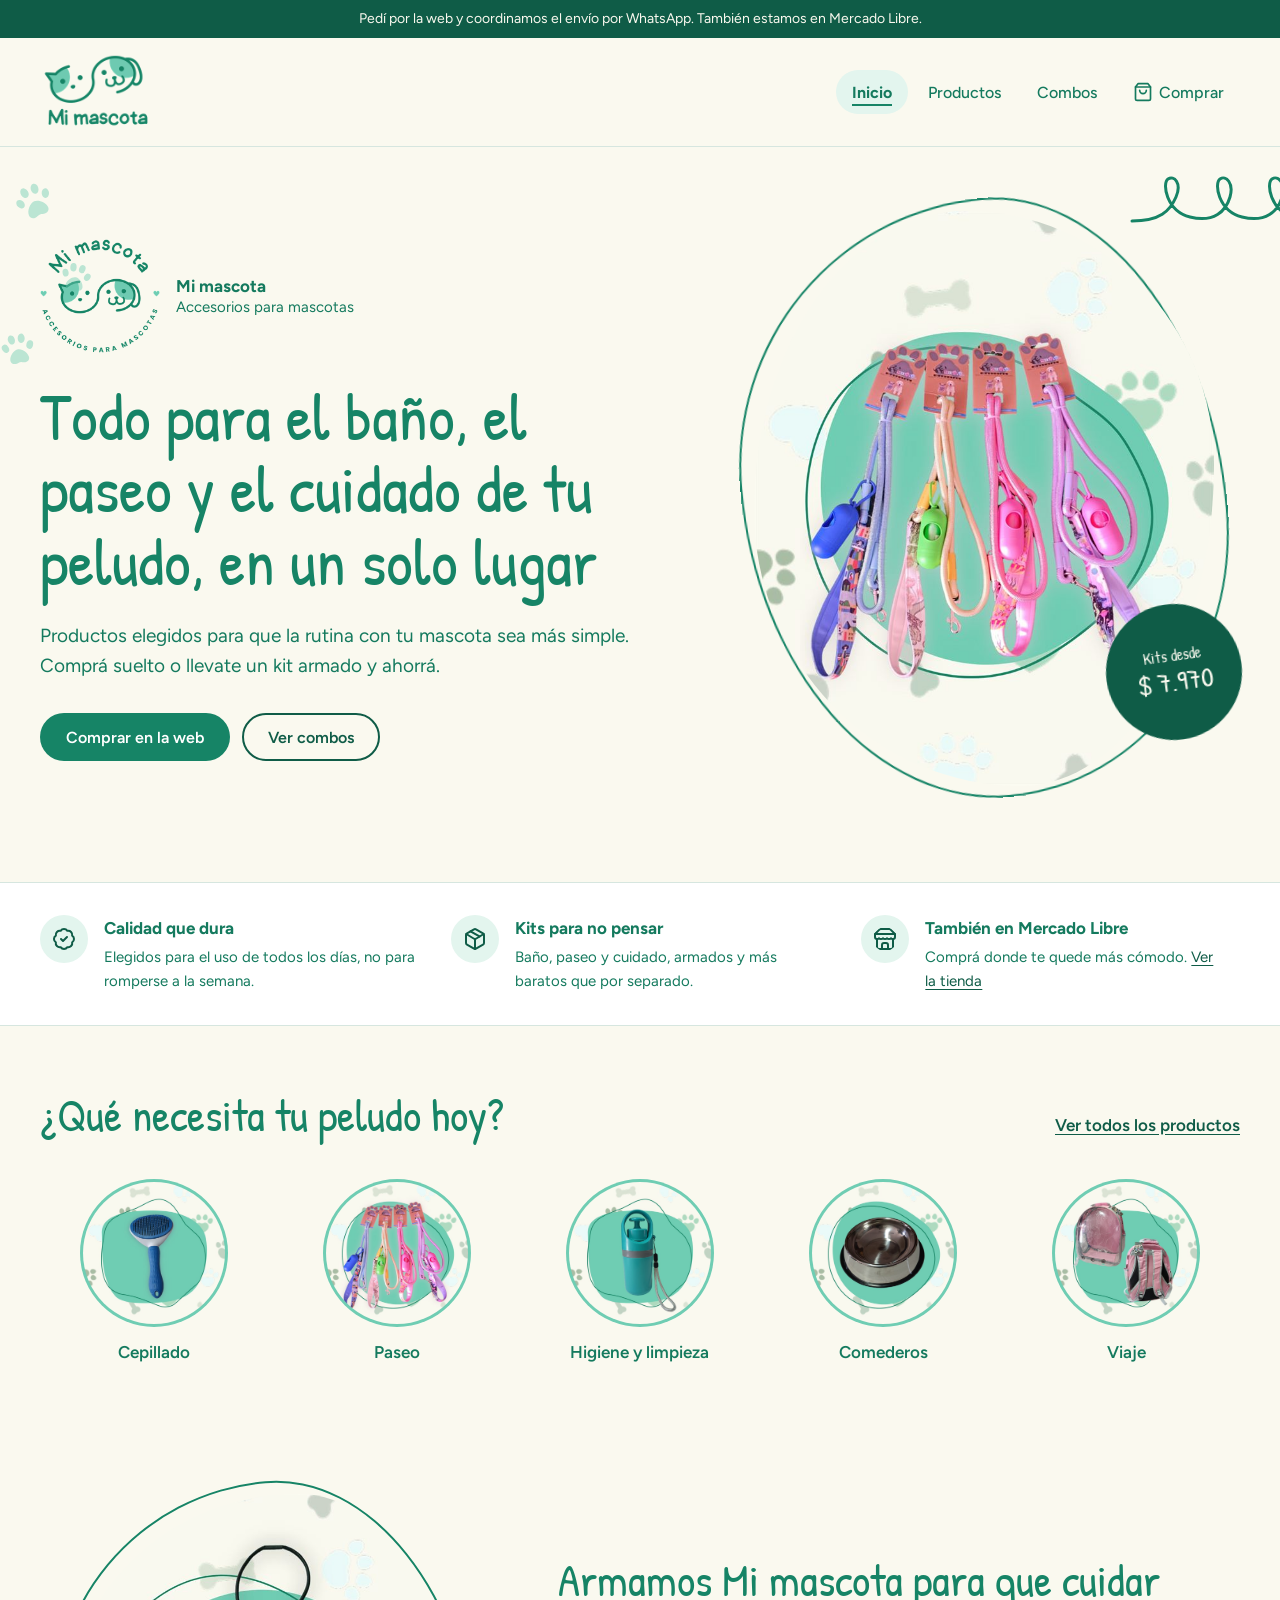
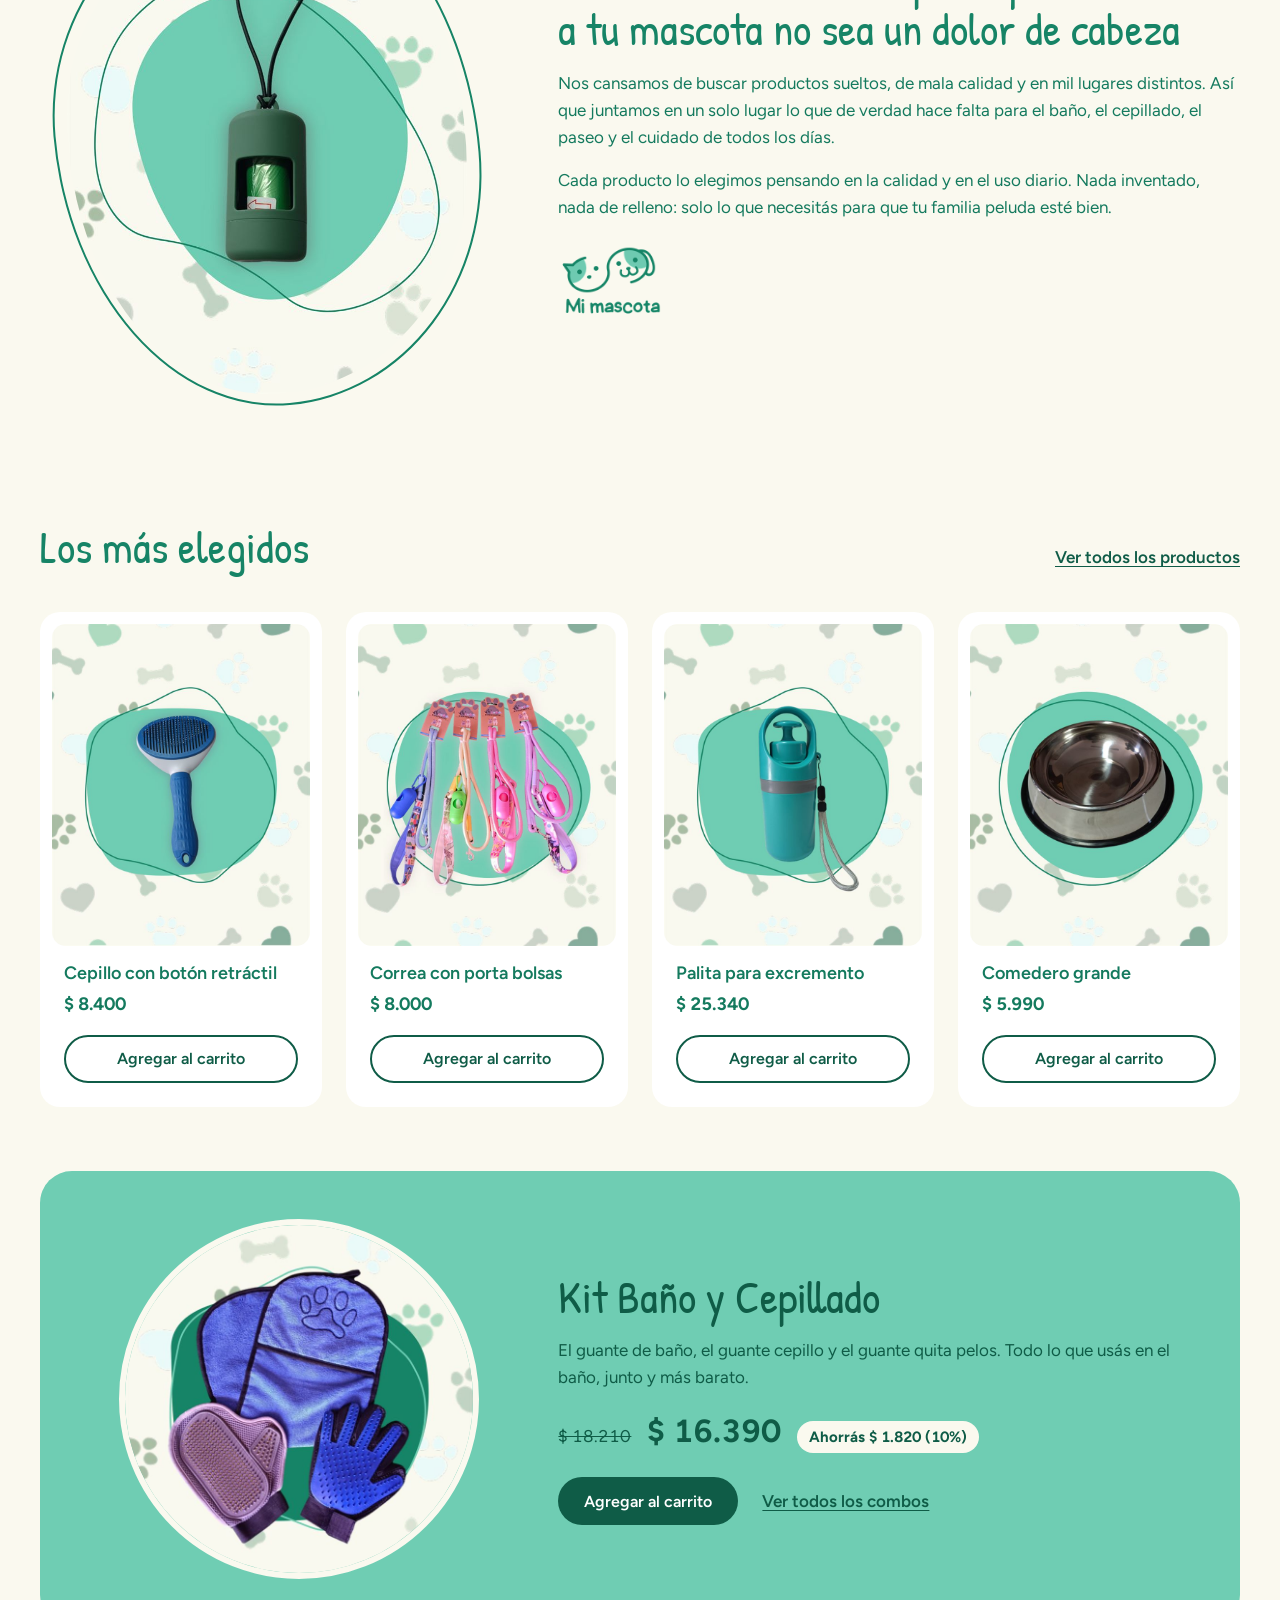
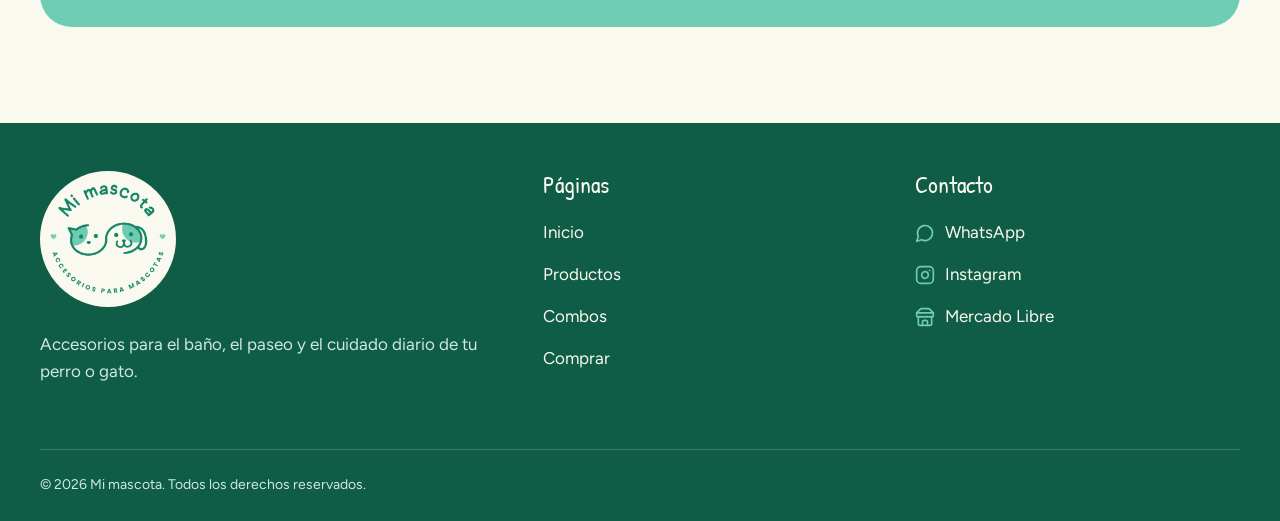
==== index.html @ 119b1280 "Publicar sitio web de Mi mascota Home, Productos, Combos y Comprar, con carrito y pedidos por WhatsA" ====
<!DOCTYPE html>
<html lang="es-AR">
<head>
  <meta charset="utf-8">
  <meta name="viewport" content="width=device-width, initial-scale=1">
  <title>Mi mascota | Accesorios para el baño, el paseo y el cuidado de tu mascota</title>
  <meta name="description" content="Mi mascota: accesorios para el baño, el paseo y el cuidado diario de tu perro o gato. Comprá suelto o en kits y ahorrá.">
  <meta name="theme-color" content="#faf9ef">
  <link rel="icon" type="image/png" href="img/logo-circular.png">
  <link rel="preconnect" href="https://fonts.googleapis.com">
  <link rel="preconnect" href="https://fonts.gstatic.com" crossorigin>
  <link rel="stylesheet" href="https://fonts.googleapis.com/css2?family=Patrick+Hand&amp;family=Figtree:wght@400;500;600;700&amp;display=swap">
  <link rel="stylesheet" href="css/estilos.css">
  <script src="js/datos.js" defer></script>
  <script src="js/carrito.js" defer></script>
</head>
<body>
  <svg width="0" height="0" style="position:absolute" aria-hidden="true" focusable="false">
    <symbol id="i-huella" viewBox="0 0 24 24"><g fill="currentColor"><path d="M12 12.2c-2.6 0-5.7 3.3-5.7 5.9 0 1.6 1.2 2.5 2.7 2.5 1.2 0 1.9-.6 3-.6s1.8.6 3 .6c1.5 0 2.7-.9 2.7-2.5 0-2.6-3.1-5.9-5.7-5.9Z"/><ellipse cx="4.6" cy="10.6" rx="2" ry="2.6" transform="rotate(-22 4.6 10.6)"/><ellipse cx="9" cy="6" rx="2.1" ry="2.8" transform="rotate(-8 9 6)"/><ellipse cx="15" cy="6" rx="2.1" ry="2.8" transform="rotate(8 15 6)"/><ellipse cx="19.4" cy="10.6" rx="2" ry="2.6" transform="rotate(22 19.4 10.6)"/></g></symbol>
    <symbol id="i-bolsa" viewBox="0 0 24 24"><g fill="none" stroke="currentColor" stroke-width="2" stroke-linecap="round" stroke-linejoin="round"><path d="M6 2 3 6v14a2 2 0 0 0 2 2h14a2 2 0 0 0 2-2V6l-3-4Z"/><path d="M3 6h18"/><path d="M16 10a4 4 0 0 1-8 0"/></g></symbol>
    <symbol id="i-calidad" viewBox="0 0 24 24"><g fill="none" stroke="currentColor" stroke-width="2" stroke-linecap="round" stroke-linejoin="round"><path d="M3.85 8.62a4 4 0 0 1 4.78-4.77 4 4 0 0 1 6.74 0 4 4 0 0 1 4.78 4.78 4 4 0 0 1 0 6.74 4 4 0 0 1-4.77 4.78 4 4 0 0 1-6.75 0 4 4 0 0 1-4.78-4.77 4 4 0 0 1 0-6.76Z"/><path d="m9 12 2 2 4-4"/></g></symbol>
    <symbol id="i-paquete" viewBox="0 0 24 24"><g fill="none" stroke="currentColor" stroke-width="2" stroke-linecap="round" stroke-linejoin="round"><path d="M11 21.73a2 2 0 0 0 2 0l7-4A2 2 0 0 0 21 16V8a2 2 0 0 0-1-1.73l-7-4a2 2 0 0 0-2 0l-7 4A2 2 0 0 0 3 8v8a2 2 0 0 0 1 1.73z"/><path d="M12 22V12"/><path d="m3.3 7 7.7 4.73a2 2 0 0 0 2 0L20.7 7"/><path d="m7.5 4.27 9 5.15"/></g></symbol>
    <symbol id="i-tienda" viewBox="0 0 24 24"><g fill="none" stroke="currentColor" stroke-width="2" stroke-linecap="round" stroke-linejoin="round"><path d="m2 7 4.41-4.41A2 2 0 0 1 7.83 2h8.34a2 2 0 0 1 1.42.59L22 7"/><path d="M4 12v8a2 2 0 0 0 2 2h12a2 2 0 0 0 2-2v-8"/><path d="M15 22v-4a2 2 0 0 0-2-2h-2a2 2 0 0 0-2 2v4"/><path d="M2 7h20"/><path d="M22 7v3a2 2 0 0 1-2 2 2.7 2.7 0 0 1-2-.8 2.7 2.7 0 0 1-2 .8 2.7 2.7 0 0 1-2-.8 2.7 2.7 0 0 1-2 .8 2.7 2.7 0 0 1-2-.8 2.7 2.7 0 0 1-2 .8 2.7 2.7 0 0 1-2-.8A2.7 2.7 0 0 1 4 12a2 2 0 0 1-2-2V7"/></g></symbol>
    <symbol id="i-mensaje" viewBox="0 0 24 24"><g fill="none" stroke="currentColor" stroke-width="2" stroke-linecap="round" stroke-linejoin="round"><path d="M7.9 20A9 9 0 1 0 4 16.1L2 22Z"/></g></symbol>
    <symbol id="i-instagram" viewBox="0 0 24 24"><g fill="none" stroke="currentColor" stroke-width="2" stroke-linecap="round" stroke-linejoin="round"><rect width="20" height="20" x="2" y="2" rx="5"/><path d="M16 11.37A4 4 0 1 1 12.63 8 4 4 0 0 1 16 11.37z"/><path d="M17.5 6.5h.01"/></g></symbol>
  </svg>

  <a class="saltar" href="#contenido">Ir al contenido</a>

  <p class="barra-aviso">Pedí por la web y coordinamos el envío por WhatsApp. También estamos en Mercado Libre.</p>

  <header class="cabecera">
    <div class="contenedor cabecera__fila">
      <a class="logo" href="index.html">
        <img src="img/logo-menu.png" width="260" height="174" alt="Mi mascota">
      </a>
      <nav class="nav" aria-label="Principal">
        <ul>
          <li><a href="index.html" aria-current="page">Inicio</a></li>
          <li><a href="productos.html">Productos</a></li>
          <li><a href="combos.html">Combos</a></li>
          <li>
            <a href="formulariodecompra.html">
              <svg class="icono" aria-hidden="true"><use href="#i-bolsa"/></svg>
              Comprar
              <span class="contador" data-contador hidden aria-hidden="true">0</span>
              <span class="sr-only" data-contador-texto></span>
            </a>
          </li>
        </ul>
      </nav>
    </div>
  </header>

  <main id="contenido">
    <section class="hero" aria-labelledby="titulo-hero">
      <div class="huellas" aria-hidden="true" style="top:32px;left:-12px;width:120px;height:220px">
        <svg class="icono" style="top:0;left:24px;width:44px;height:44px;transform:rotate(-24deg)"><use href="#i-huella"/></svg>
        <svg class="icono" style="top:80px;left:70px;width:36px;height:36px;transform:rotate(12deg)"><use href="#i-huella"/></svg>
        <svg class="icono" style="top:150px;left:10px;width:40px;height:40px;transform:rotate(-10deg)"><use href="#i-huella"/></svg>
      </div>
      <svg class="garabato" viewBox="0 0 190 60" aria-hidden="true" focusable="false"><path d="M2 50c28 0 38-10 44-24s-2-22-8-18-2 32 22 38 36-6 40-20-4-22-10-18-2 32 22 38 36-6 40-20-4-22-10-18-2 32 22 38c12 3 20 2 24 0" fill="none" stroke="currentColor" stroke-width="3" stroke-linecap="round"/></svg>

      <div class="contenedor hero__grilla">
        <div class="hero__texto">
          <p class="hero__quien">
            <img src="img/logo-circular.png" width="400" height="400" alt="Mi mascota, accesorios para mascotas">
            <span>
              <strong>Mi mascota</strong>
              <span>Accesorios para mascotas</span>
            </span>
          </p>
          <h1 id="titulo-hero">Todo para el baño, el paseo y el cuidado de tu peludo, en un solo lugar</h1>
          <p>Productos elegidos para que la rutina con tu mascota sea más simple. Comprá suelto o llevate un kit armado y ahorrá.</p>
          <div class="hero__acciones">
            <a class="boton boton--primario" href="productos.html">Comprar en la web</a>
            <a class="boton boton--secundario" href="combos.html">Ver combos</a>
          </div>
        </div>

        <div class="hero__visual">
          <div class="blob">
            <div class="blob__marco">
              <img src="img/correa-porta-bolsas.jpg" width="720" height="900" fetchpriority="high"
                   alt="Correas en varios colores y estampados, cada una con su porta bolsas">
            </div>
          </div>
          <p class="hero__sello">Kits desde <strong data-desde-combos>$ 7.970</strong></p>
        </div>
      </div>
    </section>

    <section class="confianza" aria-label="Por qué comprar en Mi mascota">
      <ul class="contenedor">
        <li>
          <svg class="icono" aria-hidden="true"><use href="#i-calidad"/></svg>
          <div>
            <strong>Calidad que dura</strong>
            <p>Elegidos para el uso de todos los días, no para romperse a la semana.</p>
          </div>
        </li>
        <li>
          <svg class="icono" aria-hidden="true"><use href="#i-paquete"/></svg>
          <div>
            <strong>Kits para no pensar</strong>
            <p>Baño, paseo y cuidado, armados y más baratos que por separado.</p>
          </div>
        </li>
        <li>
          <svg class="icono" aria-hidden="true"><use href="#i-tienda"/></svg>
          <div>
            <strong>También en Mercado Libre</strong>
            <p>Comprá donde te quede más cómodo. <a href="https://www.mercadolibre.com.ar/" data-link="mercadolibre">Ver la tienda</a></p>
          </div>
        </li>
      </ul>
    </section>

    <section class="seccion" aria-labelledby="titulo-categorias">
      <div class="contenedor">
        <div class="seccion__encabezado">
          <h2 id="titulo-categorias">¿Qué necesita tu peludo hoy?</h2>
          <a href="productos.html">Ver todos los productos</a>
        </div>
        <ul class="categorias">
          <li><a href="productos.html#cepillado"><img src="img/cepillo-retractil.jpg" width="720" height="900" loading="lazy" alt=""><span>Cepillado</span></a></li>
          <li><a href="productos.html#paseo"><img src="img/correa-porta-bolsas.jpg" width="720" height="900" loading="lazy" alt=""><span>Paseo</span></a></li>
          <li><a href="productos.html#higiene"><img src="img/palita.jpg" width="720" height="900" loading="lazy" alt=""><span>Higiene y limpieza</span></a></li>
          <li><a href="productos.html#comederos"><img src="img/comedero-grande.jpg" width="720" height="900" loading="lazy" alt=""><span>Comederos</span></a></li>
          <li><a href="productos.html#viaje"><img src="img/mochila-rosa.jpg" width="720" height="900" loading="lazy" alt=""><span>Viaje</span></a></li>
        </ul>
      </div>
    </section>

    <section class="seccion" aria-labelledby="titulo-nosotros">
      <div class="contenedor nosotros">
        <div class="blob">
          <div class="blob__marco">
            <img src="img/porta-bolsas-verde.jpg" width="720" height="900" loading="lazy"
                 alt="Porta bolsas verde oscuro con cordón negro y rollo de bolsitas adentro">
          </div>
        </div>
        <div>
          <h2 id="titulo-nosotros">Armamos Mi mascota para que cuidar a tu mascota no sea un dolor de cabeza</h2>
          <p>Nos cansamos de buscar productos sueltos, de mala calidad y en mil lugares distintos. Así que juntamos en un solo lugar lo que de verdad hace falta para el baño, el cepillado, el paseo y el cuidado de todos los días.</p>
          <p>Cada producto lo elegimos pensando en la calidad y en el uso diario. Nada inventado, nada de relleno: solo lo que necesitás para que tu familia peluda esté bien.</p>
          <p class="firma"><img src="img/logo-menu.png" width="260" height="174" loading="lazy" alt="Mi mascota"></p>
        </div>
      </div>
    </section>

    <section class="seccion" aria-labelledby="titulo-destacados">
      <div class="contenedor">
        <div class="seccion__encabezado">
          <h2 id="titulo-destacados">Los más elegidos</h2>
          <a href="productos.html">Ver todos los productos</a>
        </div>
        <ul class="grilla-productos">
          <li>
            <article class="tarjeta" data-item>
              <img src="img/cepillo-retractil.jpg" width="720" height="900" loading="lazy" alt="Cepillo azul con cerdas finas y botón retráctil">
              <h3><a href="productos.html#cepillo">Cepillo con botón retráctil</a></h3>
              <p class="precio" data-precio="cepillo">$ 8.400</p>
              <button class="boton boton--secundario" type="button" data-agregar="cepillo">Agregar al carrito</button>
            </article>
          </li>
          <li>
            <article class="tarjeta" data-item>
              <img src="img/correa-porta-bolsas.jpg" width="720" height="900" loading="lazy" alt="Correas en varios colores con porta bolsas">
              <h3><a href="productos.html#correa">Correa con porta bolsas</a></h3>
              <p class="precio" data-precio="correa">$ 8.000</p>
              <button class="boton boton--secundario" type="button" data-agregar="correa">Agregar al carrito</button>
            </article>
          </li>
          <li>
            <article class="tarjeta" data-item>
              <img src="img/palita.jpg" width="720" height="900" loading="lazy" alt="Palita para excremento turquesa con cordón">
              <h3><a href="productos.html#palita">Palita para excremento</a></h3>
              <p class="precio" data-precio="palita">$ 25.340</p>
              <button class="boton boton--secundario" type="button" data-agregar="palita">Agregar al carrito</button>
            </article>
          </li>
          <li>
            <article class="tarjeta" data-item>
              <img src="img/comedero-grande.jpg" width="720" height="900" loading="lazy" alt="Comedero grande de acero inoxidable">
              <h3><a href="productos.html#comedero-grande">Comedero grande</a></h3>
              <p class="precio" data-precio="comedero-grande">$ 5.990</p>
              <button class="boton boton--secundario" type="button" data-agregar="comedero-grande">Agregar al carrito</button>
            </article>
          </li>
        </ul>
      </div>
    </section>

    <section class="contenedor" aria-labelledby="titulo-kit">
      <div class="banda">
        <img src="img/kit-bano.jpg" width="720" height="900" loading="lazy"
             alt="Guante de baño azul con huella bordada, guante cepillo lila y guante quita pelos azul">
        <div>
          <h2 id="titulo-kit">Kit Baño y Cepillado</h2>
          <p>El guante de baño, el guante cepillo y el guante quita pelos. Todo lo que usás en el baño, junto y más barato.</p>
          <p class="banda__precios">
            <span><span class="sr-only">Por separado: </span><del data-precio-separado="kit-bano">$ 18.210</del></span>
            <span class="precio" data-precio="kit-bano">$ 16.390</span>
            <span class="ahorro" data-ahorro="kit-bano">Ahorrás $ 1.820 (10%)</span>
          </p>
          <div class="banda__acciones">
            <button class="boton boton--oscuro" type="button" data-agregar="kit-bano">Agregar al carrito</button>
            <a href="combos.html">Ver todos los combos</a>
          </div>
        </div>
      </div>
    </section>
  </main>

  <footer class="pie">
    <div class="contenedor">
      <div class="pie__grilla">
        <div>
          <a class="pie__logo" href="index.html">
            <img src="img/logo-circular.png" width="400" height="400" loading="lazy" alt="Mi mascota">
          </a>
          <p>Accesorios para el baño, el paseo y el cuidado diario de tu perro o gato.</p>
        </div>
        <nav aria-label="Páginas">
          <h2>Páginas</h2>
          <ul>
            <li><a href="index.html">Inicio</a></li>
            <li><a href="productos.html">Productos</a></li>
            <li><a href="combos.html">Combos</a></li>
            <li><a href="formulariodecompra.html">Comprar</a></li>
          </ul>
        </nav>
        <div>
          <h2>Contacto</h2>
          <ul>
            <li><a href="https://wa.me/" data-link="whatsapp"><svg class="icono" aria-hidden="true"><use href="#i-mensaje"/></svg>WhatsApp</a></li>
            <li><a href="https://www.instagram.com/" data-link="instagram"><svg class="icono" aria-hidden="true"><use href="#i-instagram"/></svg>Instagram</a></li>
            <li><a href="https://www.mercadolibre.com.ar/" data-link="mercadolibre"><svg class="icono" aria-hidden="true"><use href="#i-tienda"/></svg>Mercado Libre</a></li>
          </ul>
        </div>
      </div>
      <p class="pie__legal">© 2026 Mi mascota. Todos los derechos reservados.</p>
    </div>
  </footer>

  <div class="aviso" data-aviso>
    <p data-aviso-texto aria-hidden="true"></p>
    <a href="formulariodecompra.html">Ver pedido</a>
  </div>
  <p class="sr-only" role="status" data-anuncio></p>
</body>
</html>
---- css/estilos.css ----
/* ==========================================================================
   Mi mascota: estilos compartidos
   ========================================================================== */

:root {
  /* Colores de la marca */
  --menta: #6fcdb3;          /* principal: blobs, fondos de bloque */
  --menta-suave: #e3f5ee;    /* superficies secundarias */
  --verde: #168466;          /* acento: botones con texto blanco */
  --verde-hondo: #0f5c47;    /* links y texto de acento sobre crema, footer */
  --verde-noche: #0b4637;    /* hover del verde hondo */
  --crema: #faf9ef;          /* fondo de página */
  --blanco: #ffffff;
  --tinta: #147a5e;          /* texto chico: un tono más oscuro que #168466 para llegar al contraste mínimo (5:1 sobre crema) */
  --tinta-suave: #147a5e;    /* texto secundario: mismo verde, la jerarquía va por tamaño y peso */
  --titulos: #168466;        /* títulos grandes: verde turquesa de la marca */
  --borde: #d6e6df;          /* bordes decorativos */
  --borde-campo: #6b837c;    /* bordes de campos (3:1 sobre blanco) */
  --error: #b3261e;

  /* Tipografía */
  --fuente-titulos: "Patrick Hand", "Segoe Print", "Comic Sans MS", cursive; /* reemplazo gratuito de Handyman hasta tener la licencia */
  --fuente-texto: "Figtree", system-ui, -apple-system, "Segoe UI", sans-serif;

  /* Espaciado (base 8px) */
  --e-1: 4px;
  --e-2: 8px;
  --e-3: 16px;
  --e-4: 24px;
  --e-5: 32px;
  --e-6: 48px;
  --e-7: 64px;
  --e-8: 96px;

  --margen: clamp(16px, 4vw, 32px);
  --ancho: 1200px;
  --radio-s: 12px;
  --radio-m: 20px;
  --radio-l: 32px;
  --sombra: 0 1px 2px rgba(29, 58, 51, 0.06), 0 10px 28px rgba(29, 58, 51, 0.08);
}

/* ---------- Base ---------- */

*,
*::before,
*::after {
  box-sizing: border-box;
}

html {
  color-scheme: light;
  -webkit-text-size-adjust: 100%;
  scroll-padding-top: var(--e-3);
}

body {
  margin: 0;
  background: var(--crema);
  color: var(--tinta);
  font: 400 1.0625rem/1.6 var(--fuente-texto);
  -webkit-tap-highlight-color: rgba(111, 205, 179, 0.3);
}

h1,
h2,
h3 {
  margin: 0 0 var(--e-3);
  color: var(--titulos);
  font-family: var(--fuente-titulos);
  font-weight: 400;
  line-height: 1.1;
  letter-spacing: 0;
  text-wrap: balance;
}

h1 { font-size: clamp(2.6rem, 1.8rem + 3.4vw, 4.1rem); }
h2 { font-size: clamp(2rem, 1.65rem + 1.5vw, 2.8rem); }
h3 { font-size: 1.75rem; }

p {
  margin: 0 0 var(--e-3);
  max-width: 65ch;
  text-wrap: pretty;
}

a {
  color: var(--verde-hondo);
  text-underline-offset: 3px;
}

a:hover {
  color: var(--verde-noche);
}

img {
  display: block;
  max-width: 100%;
  height: auto;
}

ul {
  margin: 0;
  padding: 0;
}

:focus-visible {
  outline: 3px solid var(--verde-hondo);
  outline-offset: 3px;
}

[hidden] {
  display: none !important;
}

.sr-only {
  position: absolute;
  width: 1px;
  height: 1px;
  padding: 0;
  margin: -1px;
  overflow: hidden;
  clip: rect(0, 0, 0, 0);
  white-space: nowrap;
  border: 0;
}

.contenedor {
  width: min(var(--ancho), 100% - 2 * var(--margen));
  margin-inline: auto;
}

.icono {
  width: 24px;
  height: 24px;
  flex-shrink: 0;
}

.saltar {
  position: absolute;
  left: var(--e-3);
  top: -100px;
  z-index: 100;
  padding: var(--e-2) var(--e-3);
  background: var(--verde-hondo);
  color: var(--blanco);
  border-radius: var(--radio-s);
  font-weight: 600;
}

.saltar:focus {
  top: var(--e-3);
  color: var(--blanco);
}

.precio {
  font-variant-numeric: tabular-nums;
  font-weight: 700;
}

/* ---------- Botones ---------- */

.boton {
  display: inline-flex;
  align-items: center;
  justify-content: center;
  gap: var(--e-2);
  min-height: 48px;
  padding: 12px 24px;
  border: 2px solid transparent;
  border-radius: 999px;
  font: 600 1rem/1.2 var(--fuente-texto);
  text-align: center;
  text-decoration: none;
  cursor: pointer;
  touch-action: manipulation;
  transition: background-color 0.15s ease, color 0.15s ease, border-color 0.15s ease, transform 0.1s ease;
}

.boton:active {
  transform: scale(0.98);
}

.boton--primario {
  background: var(--verde);
  color: var(--blanco);
}

.boton--primario:hover {
  background: var(--verde-hondo);
  color: var(--blanco);
}

.boton--oscuro {
  background: var(--verde-hondo);
  color: var(--blanco);
}

.boton--oscuro:hover {
  background: var(--verde-noche);
  color: var(--blanco);
}

.boton--secundario {
  background: transparent;
  border-color: var(--verde-hondo);
  color: var(--verde-hondo);
}

.boton--secundario:hover {
  background: var(--menta-suave);
  color: var(--verde-noche);
}

.boton--agregado,
.boton--agregado:hover {
  background: var(--verde-hondo);
  border-color: var(--verde-hondo);
  color: var(--blanco);
}

/* ---------- Barra superior y cabecera ---------- */

.barra-aviso {
  margin: 0;
  max-width: none;
  padding: var(--e-2) var(--margen);
  background: var(--verde-hondo);
  color: var(--crema);
  font-size: 0.875rem;
  text-align: center;
}

.cabecera {
  position: relative;
  z-index: 20;
  background: var(--crema);
  border-bottom: 1px solid var(--borde);
}

.cabecera__fila {
  display: flex;
  flex-wrap: wrap;
  align-items: center;
  justify-content: space-between;
  gap: var(--e-2) var(--e-4);
  padding-block: var(--e-3) var(--e-2);
}

.logo {
  display: inline-flex;
  align-items: center;
  gap: var(--e-2);
  min-height: 44px;
  color: var(--tinta);
  font-family: var(--fuente-titulos);
  font-size: 1.625rem;
  font-weight: 650;
  letter-spacing: -0.01em;
  text-decoration: none;
}

.logo:hover {
  color: var(--tinta);
}

.logo img {
  width: auto;
  height: 60px;
}

@media (min-width: 720px) {
  .logo img {
    height: 76px;
  }
}

.nav {
  width: 100%;
}

.nav ul {
  display: flex;
  justify-content: space-between;
  list-style: none;
}

.nav a {
  position: relative;
  display: inline-flex;
  align-items: center;
  gap: 6px;
  min-height: 44px;
  padding: 0 10px;
  border-radius: 999px;
  color: var(--tinta);
  font-size: 0.9375rem;
  font-weight: 500;
  text-decoration: none;
  transition: background-color 0.15s ease;
}

.nav a:hover {
  background: var(--menta-suave);
  color: var(--tinta);
}

.nav a[aria-current="page"] {
  background: var(--menta-suave);
  font-weight: 700;
  text-decoration: underline 2px var(--verde);
  text-underline-offset: 6px;
}

.nav .icono {
  width: 20px;
  height: 20px;
}

.contador {
  display: inline-grid;
  place-items: center;
  min-width: 22px;
  height: 22px;
  padding: 0 6px;
  border-radius: 999px;
  background: var(--verde-hondo);
  color: var(--blanco);
  font-size: 0.8125rem;
  font-weight: 700;
  font-variant-numeric: tabular-nums;
  line-height: 1;
}

.contador[hidden] {
  display: none;
}

@media (min-width: 720px) {
  .cabecera__fila {
    flex-wrap: nowrap;
    padding-block: var(--e-3);
  }

  .nav {
    width: auto;
  }

  .nav ul {
    gap: var(--e-1);
  }

  .nav a {
    padding: 0 16px;
    font-size: 1rem;
  }
}

@media (min-width: 900px) {
  html {
    scroll-padding-top: 128px;
  }

  .cabecera {
    position: sticky;
    top: 0;
  }
}

/* ---------- Aviso de "agregado al carrito" ---------- */

.aviso {
  position: fixed;
  left: 50%;
  bottom: var(--e-4);
  z-index: 50;
  display: flex;
  align-items: center;
  gap: var(--e-3);
  width: max-content;
  max-width: calc(100% - 2 * var(--margen));
  padding: 12px 12px 12px 20px;
  border-radius: 999px;
  background: var(--verde-hondo);
  color: var(--crema);
  box-shadow: var(--sombra);
  opacity: 0;
  visibility: hidden;
  transform: translate(-50%, 16px);
  transition: opacity 0.2s ease, transform 0.2s ease, visibility 0s linear 0.2s;
}

.aviso--visible {
  opacity: 1;
  visibility: visible;
  transform: translate(-50%, 0);
  transition-delay: 0s;
}

.aviso p {
  margin: 0;
  font-size: 0.9375rem;
}

.aviso a {
  display: inline-flex;
  align-items: center;
  min-height: 40px;
  padding: 0 16px;
  border-radius: 999px;
  background: var(--menta);
  color: var(--verde-hondo);
  font-weight: 700;
  text-decoration: none;
  white-space: nowrap;
}

.aviso a:focus-visible {
  outline-color: var(--crema);
}

/* ---------- Secciones ---------- */

.seccion {
  padding-block: var(--e-7);
}

.seccion__encabezado {
  display: flex;
  flex-wrap: wrap;
  align-items: baseline;
  justify-content: space-between;
  gap: var(--e-2) var(--e-4);
  margin-bottom: var(--e-5);
}

.seccion__encabezado h2 {
  margin: 0;
}

.seccion__encabezado a {
  display: inline-flex;
  align-items: center;
  min-height: 44px;
  font-weight: 600;
}

.intro {
  color: var(--tinta-suave);
  font-size: 1.1875rem;
}

.cabecera-pagina {
  padding-block: var(--e-6) var(--e-4);
}

.cabecera-pagina p {
  margin-bottom: 0;
}

/* ---------- Blob (el elemento de la marca) ---------- */

.blob {
  position: relative;
  isolation: isolate;
}

.blob__marco {
  overflow: hidden;
  aspect-ratio: 4 / 5;
  border-radius: 46% 54% 42% 58% / 52% 44% 56% 48%;
  background: var(--menta);
}

.blob__marco img {
  width: 100%;
  height: 100%;
  object-fit: cover;
}

.blob::before {
  content: "";
  position: absolute;
  inset: -12px;
  z-index: -1;
  border: 2px solid var(--verde);
  border-radius: 55% 45% 50% 50% / 45% 55% 45% 55%;
  transform: rotate(-5deg);
  pointer-events: none;
}

.huellas {
  position: absolute;
  color: var(--menta);
  opacity: 0.45;
  pointer-events: none;
}

.huellas .icono {
  position: absolute;
}

/* ---------- Hero ---------- */

.hero {
  position: relative;
  overflow: hidden;
  padding-block: var(--e-6) var(--e-7);
}

.hero__grilla {
  display: grid;
  gap: var(--e-6);
  align-items: center;
}

.hero__quien {
  display: flex;
  align-items: center;
  gap: 12px;
  margin-bottom: var(--e-4);
}

.hero__quien img {
  width: 96px;
  height: 96px;
  flex-shrink: 0;
}

@media (min-width: 900px) {
  .hero__quien img {
    width: 120px;
    height: 120px;
  }
}

.hero__quien {
  gap: var(--e-3);
}

.hero__quien strong {
  display: block;
  font-size: 1.0625rem;
  line-height: 1.3;
}

.hero__quien span {
  display: block;
  color: var(--tinta-suave);
  font-size: 0.9375rem;
  line-height: 1.3;
}

.hero h1 {
  margin-bottom: var(--e-4);
}

.hero__texto > p:not(.hero__quien) {
  color: var(--tinta-suave);
  font-size: 1.1875rem;
}

.hero__acciones {
  display: flex;
  flex-wrap: wrap;
  gap: 12px;
  margin-top: var(--e-5);
}

.hero__visual {
  position: relative;
  width: min(100%, 460px);
  margin-inline: auto;
}

.hero__sello {
  position: absolute;
  right: -4px;
  bottom: 8%;
  display: grid;
  place-content: center;
  width: 118px;
  height: 118px;
  margin: 0;
  border-radius: 50%;
  background: var(--verde-hondo);
  color: var(--crema);
  font-family: var(--fuente-titulos);
  font-size: 0.9375rem;
  line-height: 1.2;
  text-align: center;
  transform: rotate(-8deg);
}

.hero__sello strong {
  display: block;
  font-weight: 400;
  font-size: 1.5rem;
  font-variant-numeric: tabular-nums;
}

.garabato {
  position: absolute;
  top: 24px;
  right: -40px;
  width: 190px;
  color: var(--verde);
  pointer-events: none;
}

/* Las huellas y el garabato solo entran cuando hay margen libre al costado del texto */
@media (max-width: 1279px) {
  .hero .huellas,
  .garabato {
    display: none;
  }
}

@media (min-width: 900px) {
  .hero {
    padding-block: var(--e-7) var(--e-8);
  }

  .hero__grilla {
    grid-template-columns: minmax(0, 1.1fr) minmax(0, 0.9fr);
    gap: var(--e-7);
  }

  .hero__sello {
    right: -28px;
    width: 136px;
    height: 136px;
    font-size: 1rem;
  }

  .hero__sello strong {
    font-size: 1.75rem;
  }
}

@media (prefers-reduced-motion: no-preference) {
  .hero__visual .blob__marco {
    animation: aparecer-blob 0.7s cubic-bezier(0.2, 0.8, 0.2, 1) both;
  }

  .hero__visual .blob::before {
    animation: girar-contorno 0.9s cubic-bezier(0.2, 0.8, 0.2, 1) both;
  }

  .hero__sello {
    animation: sello 0.5s 0.45s cubic-bezier(0.3, 1.4, 0.5, 1) both;
  }
}

@keyframes aparecer-blob {
  from { opacity: 0; transform: scale(0.94); }
  to { opacity: 1; transform: scale(1); }
}

@keyframes girar-contorno {
  from { opacity: 0; transform: rotate(-16deg); }
  to { opacity: 1; transform: rotate(-5deg); }
}

@keyframes sello {
  from { opacity: 0; transform: rotate(-20deg) scale(0.6); }
  to { opacity: 1; transform: rotate(-8deg) scale(1); }
}

/* ---------- Franja de confianza ---------- */

.confianza {
  background: var(--blanco);
  border-block: 1px solid var(--borde);
}

.confianza ul {
  display: grid;
  gap: var(--e-4);
  padding-block: var(--e-5);
  list-style: none;
}

.confianza li {
  display: flex;
  align-items: flex-start;
  gap: var(--e-3);
}

.confianza .icono {
  width: 48px;
  height: 48px;
  padding: 12px;
  border-radius: 50%;
  background: var(--menta-suave);
  color: var(--verde-hondo);
}

.confianza strong {
  display: block;
  margin-bottom: 2px;
}

.confianza p {
  margin: 0;
  color: var(--tinta-suave);
  font-size: 0.9375rem;
}

@media (min-width: 800px) {
  .confianza ul {
    grid-template-columns: repeat(3, 1fr);
    gap: var(--e-5);
  }
}

/* ---------- Categorías en círculos ---------- */

.categorias {
  display: grid;
  grid-template-columns: repeat(auto-fit, minmax(96px, 1fr));
  gap: var(--e-4) var(--e-3);
  list-style: none;
}

.categorias a {
  display: grid;
  justify-items: center;
  gap: 12px;
  color: var(--tinta);
  font-weight: 600;
  text-align: center;
  text-decoration: none;
}

.categorias img {
  width: min(100%, 148px);
  aspect-ratio: 1;
  border: 3px solid transparent;
  border-radius: 50%;
  object-fit: cover;
  background: var(--menta);
  transition: border-color 0.15s ease;
}

.categorias a:hover img {
  border-color: var(--verde);
}

.categorias a:hover span {
  text-decoration: underline 2px var(--verde);
  text-underline-offset: 4px;
}

/* ---------- Sobre la marca ---------- */

.nosotros {
  display: grid;
  gap: var(--e-6);
  align-items: center;
}

.nosotros .blob {
  width: min(100%, 400px);
  margin-inline: auto;
}

.nosotros .blob__marco {
  border-radius: 58% 42% 50% 50% / 44% 56% 44% 56%;
}

.firma {
  margin-top: var(--e-4);
  color: var(--tinta-suave);
}

.firma img {
  width: auto;
  height: 72px;
}

.firma strong {
  display: block;
  color: var(--tinta);
  font-family: var(--fuente-titulos);
  font-size: 1.375rem;
  font-weight: 400;
}

@media (min-width: 900px) {
  .nosotros {
    grid-template-columns: minmax(0, 0.8fr) minmax(0, 1.2fr);
    gap: var(--e-7);
  }
}

/* ---------- Tarjetas de producto ---------- */

.grilla-productos {
  display: grid;
  grid-template-columns: repeat(auto-fill, minmax(min(100%, 240px), 1fr));
  gap: var(--e-4);
  list-style: none;
}

.tarjeta {
  display: flex;
  flex-direction: column;
  height: 100%;
  padding: 12px 12px var(--e-4);
  border-radius: var(--radio-m);
  background: var(--blanco);
}

.tarjeta img {
  width: 100%;
  aspect-ratio: 4 / 5;
  object-fit: cover;
  border-radius: 14px;
}

.tarjeta h3 {
  margin: var(--e-3) 12px var(--e-1);
  font-family: var(--fuente-texto);
  font-size: 1.125rem;
  font-weight: 600;
  letter-spacing: 0;
  line-height: 1.3;
}

.tarjeta h3 a {
  color: var(--tinta);
  text-decoration: none;
}

.tarjeta h3 a:hover {
  text-decoration: underline 2px var(--verde);
}

.tarjeta .precio {
  margin: 0 12px var(--e-3);
  font-size: 1.125rem;
}

.tarjeta .boton {
  margin: auto 12px 0;
}

/* ---------- Banda de combo ---------- */

.banda {
  display: grid;
  color: var(--verde-hondo); /* #168466 sobre menta no se lee: acá va el verde oscuro */
  gap: var(--e-5);
  align-items: center;
  padding: var(--e-5) var(--e-4);
  border-radius: var(--radio-l);
  background: var(--menta);
}

.banda img {
  width: min(100%, 360px);
  margin-inline: auto;
  aspect-ratio: 1;
  object-fit: cover;
  border: 6px solid var(--crema);
  border-radius: 50%;
}

.banda h2 {
  color: inherit;
}

.banda p {
  color: var(--verde-hondo);
}

.banda__precios {
  display: flex;
  flex-wrap: wrap;
  align-items: baseline;
  gap: var(--e-2) var(--e-3);
  margin-block: var(--e-4);
}

.banda__precios del {
  color: var(--verde-hondo);
  font-variant-numeric: tabular-nums;
}

.banda__precios .precio {
  font-size: 2rem;
  line-height: 1;
}

.ahorro {
  display: inline-block;
  padding: 4px 12px;
  border-radius: 999px;
  background: var(--crema);
  color: var(--verde-hondo);
  font-size: 0.9375rem;
  font-weight: 700;
  font-variant-numeric: tabular-nums;
}

.banda__acciones {
  display: flex;
  flex-wrap: wrap;
  align-items: center;
  gap: var(--e-3) var(--e-4);
}

.banda__acciones a:not(.boton) {
  display: inline-flex;
  align-items: center;
  min-height: 44px;
  color: var(--verde-hondo);
  font-weight: 600;
}

@media (min-width: 800px) {
  .banda {
    grid-template-columns: minmax(0, 0.8fr) minmax(0, 1.2fr);
    gap: var(--e-6);
    padding: var(--e-6);
  }
}

/* ---------- Página de productos ---------- */

.chips {
  display: flex;
  flex-wrap: wrap;
  gap: var(--e-2);
  margin-top: var(--e-4);
  list-style: none;
}

.chips a {
  display: inline-flex;
  align-items: center;
  min-height: 44px;
  padding: 0 18px;
  border: 1.5px solid var(--borde);
  border-radius: 999px;
  background: var(--blanco);
  color: var(--tinta);
  font-weight: 600;
  text-decoration: none;
  transition: border-color 0.15s ease, background-color 0.15s ease;
}

.chips a:hover {
  border-color: var(--verde);
  background: var(--menta-suave);
  color: var(--tinta);
}

.categoria {
  padding-top: var(--e-6);
}

.categoria > h2 {
  display: flex;
  align-items: center;
  gap: 12px;
  margin-bottom: var(--e-2);
}

.categoria > h2 .icono {
  width: 30px;
  height: 30px;
  color: var(--menta);
}

.producto {
  display: grid;
  gap: var(--e-4) var(--e-6);
  padding-block: var(--e-5);
  border-bottom: 1px solid var(--borde);
}

.producto:last-child {
  border-bottom: 0;
}

.producto__foto img {
  width: 100%;
  max-width: 420px;
  aspect-ratio: 4 / 5;
  object-fit: cover;
  border-radius: 28px;
}

.producto h3 {
  font-size: clamp(1.85rem, 1.55rem + 0.9vw, 2.3rem);
  margin-bottom: var(--e-2);
}

.producto__info > .precio {
  margin-bottom: var(--e-3);
  font-size: 1.5rem;
}

.lista-puntos {
  display: grid;
  gap: 6px;
  margin-bottom: var(--e-4);
  list-style: none;
}

.lista-puntos li {
  position: relative;
  padding-left: 22px;
}

.lista-puntos li::before {
  content: "";
  position: absolute;
  left: 2px;
  top: 0.62em;
  width: 9px;
  height: 9px;
  border-radius: 50%;
  background: var(--menta);
  box-shadow: 0 0 0 2px var(--verde-hondo) inset;
}

.producto__compra {
  display: flex;
  flex-wrap: wrap;
  align-items: flex-end;
  gap: var(--e-3);
}

.campo-variante label {
  display: block;
  margin-bottom: 6px;
  font-size: 0.9375rem;
  font-weight: 600;
}

select,
input,
textarea {
  font: inherit;
  color: var(--tinta);
}

select {
  min-height: 48px;
  padding: 0 40px 0 14px;
  border: 1.5px solid var(--borde-campo);
  border-radius: var(--radio-s);
  background: var(--blanco) url("data:image/svg+xml,%3Csvg xmlns='http://www.w3.org/2000/svg' width='16' height='16' viewBox='0 0 24 24' fill='none' stroke='%23168466' stroke-width='2.5' stroke-linecap='round' stroke-linejoin='round'%3E%3Cpath d='m6 9 6 6 6-6'/%3E%3C/svg%3E") no-repeat right 14px center;
  appearance: none;
  cursor: pointer;
}

.faq {
  margin-top: var(--e-4);
  border-top: 1px solid var(--borde);
}

.faq summary {
  display: flex;
  align-items: center;
  justify-content: space-between;
  gap: var(--e-3);
  min-height: 52px;
  font-weight: 600;
  list-style: none;
  cursor: pointer;
}

.faq summary::-webkit-details-marker {
  display: none;
}

.faq summary .icono {
  width: 20px;
  height: 20px;
  color: var(--verde-hondo);
  transition: transform 0.2s ease;
}

.faq[open] summary .icono {
  transform: rotate(180deg);
}

.faq dl {
  margin: 0 0 var(--e-3);
}

.faq dt {
  margin-top: var(--e-3);
  font-weight: 600;
}

.faq dd {
  max-width: 65ch;
  margin: 4px 0 0;
  color: var(--tinta-suave);
}

@media (min-width: 800px) {
  .producto {
    grid-template-columns: minmax(0, 5fr) minmax(0, 7fr);
    align-items: start;
  }
}

.pagos {
  display: grid;
  grid-template-columns: repeat(auto-fit, minmax(min(100%, 240px), 1fr));
  gap: var(--e-4);
  margin-top: var(--e-5);
  list-style: none;
}

.pagos li {
  padding: var(--e-4);
  border-radius: var(--radio-m);
  background: var(--blanco);
}

.pagos .icono {
  width: 48px;
  height: 48px;
  margin-bottom: var(--e-3);
  padding: 12px;
  border-radius: 50%;
  background: var(--menta-suave);
  color: var(--verde-hondo);
}

.pagos h3 {
  font-size: 1.5rem;
  margin-bottom: var(--e-2);
}

.pagos p {
  margin: 0;
  color: var(--tinta-suave);
}

.faq-general {
  max-width: 820px;
}

.faq-general .faq {
  margin-top: 0;
}

.faq-general .faq:last-child {
  border-bottom: 1px solid var(--borde);
}

.faq-general .faq p {
  color: var(--tinta-suave);
}

/* ---------- Página de combos ---------- */

.combos {
  display: grid;
  gap: var(--e-5);
  list-style: none;
}

.combo {
  display: grid;
  gap: var(--e-5);
  align-items: center;
  padding: var(--e-4);
  border-radius: var(--radio-l);
  background: var(--blanco);
}

.combo__fotos {
  position: relative;
  width: min(100%, 380px);
  margin-inline: auto;
}

.combo__fotos img:first-child {
  width: 100%;
  aspect-ratio: 1;
  object-fit: cover;
  border-radius: 46% 54% 42% 58% / 52% 44% 56% 48%;
}

.combo__extras {
  position: absolute;
  right: 0;
  bottom: 0;
  display: flex;
  list-style: none;
}

.combo__extras img {
  width: 96px;
  height: 96px;
  object-fit: cover;
  border: 5px solid var(--blanco);
  border-radius: 50%;
}

.combo__extras li + li {
  margin-left: -28px;
}

.combo h2 {
  margin-bottom: var(--e-2);
}

.combo__incluye {
  display: grid;
  gap: var(--e-2);
  margin-block: var(--e-3) var(--e-4);
  list-style: none;
}

.combo__incluye li {
  display: flex;
  align-items: baseline;
  gap: 12px;
}

.cantidad {
  display: inline-grid;
  place-items: center;
  min-width: 40px;
  padding: 2px 8px;
  border-radius: 999px;
  background: var(--menta-suave);
  color: var(--verde-hondo);
  font-size: 0.9375rem;
  font-weight: 700;
  font-variant-numeric: tabular-nums;
}

.combo__precios {
  display: flex;
  flex-wrap: wrap;
  align-items: baseline;
  gap: var(--e-2) var(--e-3);
  margin-bottom: var(--e-4);
}

.combo__precios del {
  color: var(--tinta-suave);
  font-variant-numeric: tabular-nums;
}

.combo__precios .precio {
  font-size: 2rem;
  line-height: 1;
}

.combo .ahorro {
  background: var(--menta-suave);
}

.nota {
  color: var(--tinta-suave);
  font-size: 0.9375rem;
}

.boton + .nota {
  margin-top: 12px;
}

@media (min-width: 860px) {
  .combo {
    grid-template-columns: minmax(0, 0.85fr) minmax(0, 1.15fr);
    gap: var(--e-6);
    padding: var(--e-6);
  }

  .combos > li:nth-child(even) .combo__fotos {
    order: 2;
  }
}

.tabla {
  overflow-x: auto;
  margin-top: var(--e-4);
  border-radius: var(--radio-m);
  background: var(--blanco);
}

.tabla table {
  width: 100%;
  min-width: 620px;
  border-collapse: collapse;
  font-variant-numeric: tabular-nums;
}

.tabla caption {
  padding: var(--e-3) var(--e-4) 0;
  color: var(--tinta-suave);
  font-size: 0.9375rem;
  text-align: left;
}

.tabla th,
.tabla td {
  padding: 14px var(--e-4);
  border-bottom: 1px solid var(--borde);
  text-align: left;
  vertical-align: top;
}

.tabla thead th {
  font-size: 0.9375rem;
}

.tabla tbody tr:last-child > * {
  border-bottom: 0;
}

.tabla td:nth-child(n+3) {
  white-space: nowrap;
}

/* ---------- Página de compra ---------- */

.compra {
  display: grid;
  gap: var(--e-5);
  align-items: start;
}

.panel {
  padding: var(--e-4);
  border-radius: var(--radio-l);
  background: var(--blanco);
}

.panel > h2 {
  font-size: 1.75rem;
}

@media (min-width: 960px) {
  .compra {
    grid-template-columns: minmax(0, 5fr) minmax(0, 7fr);
    gap: var(--e-5);
  }

  .panel {
    padding: var(--e-5);
  }

  .resumen {
    position: sticky;
    top: 132px;
  }
}

.lineas {
  list-style: none;
}

.linea {
  display: grid;
  grid-template-columns: 64px minmax(0, 1fr);
  gap: 12px var(--e-3);
  padding-block: var(--e-3);
  border-bottom: 1px solid var(--borde);
}

.linea img {
  width: 64px;
  height: 64px;
  object-fit: cover;
  border-radius: var(--radio-s);
}

.linea__nombre {
  margin: 0;
  font-weight: 600;
  line-height: 1.3;
}

.linea__unitario {
  margin: 2px 0 0;
  color: var(--tinta-suave);
  font-size: 0.875rem;
}

.linea select {
  width: 100%;
  min-height: 44px;
  margin-top: var(--e-2);
  font-size: 0.9375rem;
}

.linea__etiqueta {
  display: block;
  margin-top: 12px;
  font-size: 0.875rem;
  font-weight: 600;
}

.linea__etiqueta + select {
  margin-top: 4px;
}

.linea__controles {
  grid-column: 1 / -1;
  display: flex;
  flex-wrap: wrap;
  align-items: center;
  justify-content: space-between;
  gap: var(--e-2);
}

.cantidad-control {
  display: inline-flex;
  align-items: center;
  border: 1.5px solid var(--borde-campo);
  border-radius: 999px;
}

.cantidad-control button,
.quitar {
  display: inline-grid;
  place-items: center;
  width: 44px;
  height: 44px;
  padding: 0;
  border: 0;
  border-radius: 999px;
  background: transparent;
  color: var(--tinta);
  cursor: pointer;
  touch-action: manipulation;
}

.cantidad-control button:hover,
.quitar:hover {
  background: var(--menta-suave);
}

.cantidad-control button:disabled {
  color: var(--borde-campo);
  cursor: not-allowed;
  opacity: 0.5;
}

.cantidad-control output {
  min-width: 28px;
  font-weight: 700;
  font-variant-numeric: tabular-nums;
  text-align: center;
}

.cantidad-control .icono,
.quitar .icono {
  width: 18px;
  height: 18px;
}

.linea__subtotal {
  margin: 0 0 0 auto;
}

.total {
  display: flex;
  align-items: baseline;
  justify-content: space-between;
  gap: var(--e-3);
  margin: var(--e-4) 0 var(--e-2);
  font-size: 1.25rem;
  font-weight: 700;
}

.total .precio {
  font-size: 1.75rem;
}

.vacio {
  padding-block: var(--e-3);
}

.vacio__acciones {
  display: flex;
  flex-wrap: wrap;
  gap: 12px;
}

/* Formulario */

fieldset {
  margin: 0 0 var(--e-5);
  padding: 0;
  border: 0;
}

legend {
  margin-bottom: var(--e-3);
  color: var(--titulos);
  padding: 0;
  font-family: var(--fuente-titulos);
  font-size: 1.65rem;
  font-weight: 400;
}

.campo {
  margin-bottom: var(--e-4);
}

.campo label,
.campo .etiqueta {
  display: block;
  margin-bottom: 4px;
  font-weight: 600;
}

.opcional {
  color: var(--tinta-suave);
  font-weight: 400;
}

.ayuda {
  margin: 0 0 6px;
  color: var(--tinta-suave);
  font-size: 0.9375rem;
}

.campo input,
.campo textarea {
  display: block;
  width: 100%;
  min-height: 48px;
  padding: 10px 14px;
  border: 1.5px solid var(--borde-campo);
  border-radius: var(--radio-s);
  background: var(--blanco);
}

.campo textarea {
  min-height: 112px;
  resize: vertical;
}

.campo--corto input {
  max-width: 180px;
}

.campo input:focus-visible,
.campo textarea:focus-visible,
select:focus-visible {
  outline: 3px solid var(--verde-hondo);
  outline-offset: 1px;
  border-color: var(--verde-hondo);
}

.campo input[aria-invalid="true"],
.campo textarea[aria-invalid="true"] {
  border-color: var(--error);
  border-width: 2px;
}

.mensaje-error {
  display: flex;
  align-items: flex-start;
  gap: 6px;
  margin: 6px 0 0;
  color: var(--error);
  font-size: 0.9375rem;
  font-weight: 600;
}

.mensaje-error .icono {
  width: 18px;
  height: 18px;
  margin-top: 2px;
}

.mensaje-error[hidden] {
  display: none;
}

.opciones {
  display: grid;
  gap: var(--e-2);
}

.opcion {
  display: flex;
  align-items: center;
  gap: 12px;
  min-height: 56px;
  padding: 12px 16px;
  border: 1.5px solid var(--borde);
  border-radius: var(--radio-s);
  background: var(--blanco);
  cursor: pointer;
  transition: border-color 0.15s ease, background-color 0.15s ease;
}

.opcion:hover {
  border-color: var(--verde);
}

.opcion:has(input:checked) {
  border-color: var(--verde-hondo);
  background: var(--menta-suave);
}

.opcion input {
  width: 20px;
  height: 20px;
  margin: 0;
  accent-color: var(--verde-hondo);
}

.opcion > span {
  display: block;
  color: var(--tinta-suave);
  font-size: 0.875rem;
  line-height: 1.4;
}

.opcion strong {
  display: block;
  color: var(--tinta);
  font-size: 1rem;
  font-weight: 600;
}

.errores {
  margin-bottom: var(--e-5);
  padding: var(--e-4);
  border: 2px solid var(--error);
  border-radius: var(--radio-m);
  background: #fdf1f0;
}

.errores:focus-visible {
  outline-offset: 4px;
}

.errores h3 {
  margin-bottom: var(--e-2);
  color: var(--error);
  font-family: var(--fuente-texto);
  font-size: 1.125rem;
  font-weight: 700;
}

.errores ul {
  padding-left: 20px;
}

.errores a {
  color: var(--error);
  font-weight: 600;
}

.enviar {
  width: 100%;
}

.enviar .icono {
  width: 20px;
  height: 20px;
}

.aclaracion {
  margin: var(--e-3) 0 0;
  color: var(--tinta-suave);
  font-size: 0.9375rem;
}

.confirmacion {
  text-align: left;
}

.confirmacion .icono-grande {
  width: 64px;
  height: 64px;
  margin-bottom: var(--e-3);
  padding: 14px;
  border-radius: 50%;
  background: var(--menta);
  color: var(--verde-hondo);
}

.confirmacion h2:focus {
  outline: none;
}

.confirmacion .vacio__acciones {
  margin-top: var(--e-4);
}

/* ---------- Pie ---------- */

.pie {
  margin-top: var(--e-8);
  padding-block: var(--e-6) var(--e-4);
  background: var(--verde-hondo);
  color: var(--crema);
}

.pie a {
  color: var(--crema);
}

.pie a:hover {
  color: var(--blanco);
}

.pie :focus-visible {
  outline-color: var(--crema);
}

.pie__grilla {
  display: grid;
  gap: var(--e-5);
}

/* El logo es verde: en el pie va sobre un círculo crema para que se lea sobre el fondo oscuro */
.pie__logo {
  display: inline-block;
  width: 136px;
  height: 136px;
  margin-bottom: var(--e-3);
  padding: 10px;
  border-radius: 50%;
  background: var(--crema);
}

.pie__logo img {
  width: 100%;
  height: 100%;
}

.pie p {
  color: #cfe9df;
}

.pie h2 {
  color: inherit;
  margin-bottom: var(--e-3);
  font-size: 1.5rem;
}

.pie ul {
  display: grid;
  gap: 2px;
  list-style: none;
}

.pie li a {
  display: inline-flex;
  align-items: center;
  gap: 10px;
  min-height: 40px;
  text-decoration: none;
}

.pie li a:hover {
  text-decoration: underline;
}

.pie li .icono {
  width: 20px;
  height: 20px;
  color: var(--menta);
}

.pie__legal {
  margin: var(--e-6) 0 0;
  padding-top: var(--e-4);
  border-top: 1px solid rgba(250, 249, 239, 0.2);
  font-size: 0.875rem;
  max-width: none;
}

@media (min-width: 760px) {
  .pie__grilla {
    grid-template-columns: 1.4fr 1fr 1fr;
    gap: var(--e-6);
  }
}

/* ---------- Movimiento reducido ---------- */

@media (prefers-reduced-motion: reduce) {
  *,
  *::before,
  *::after {
    animation-duration: 0.01ms !important;
    transition-duration: 0.01ms !important;
  }
}
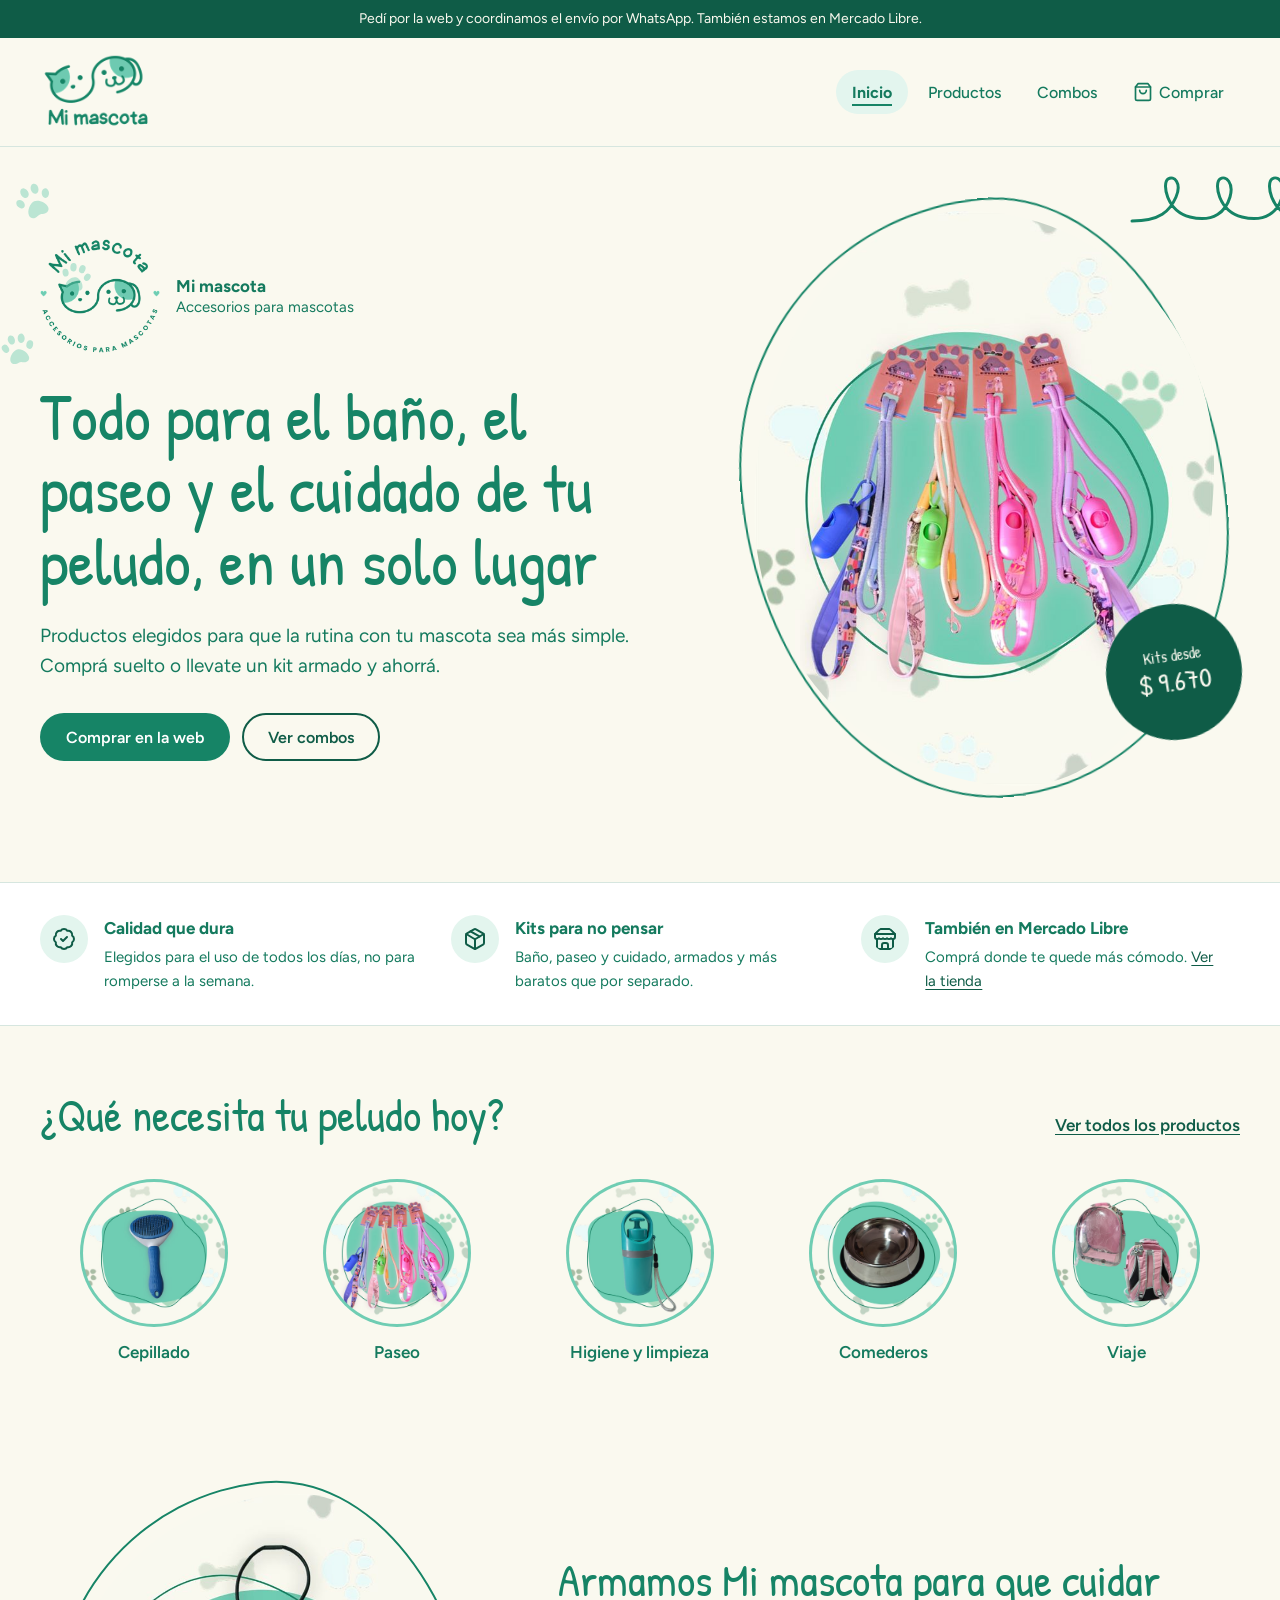
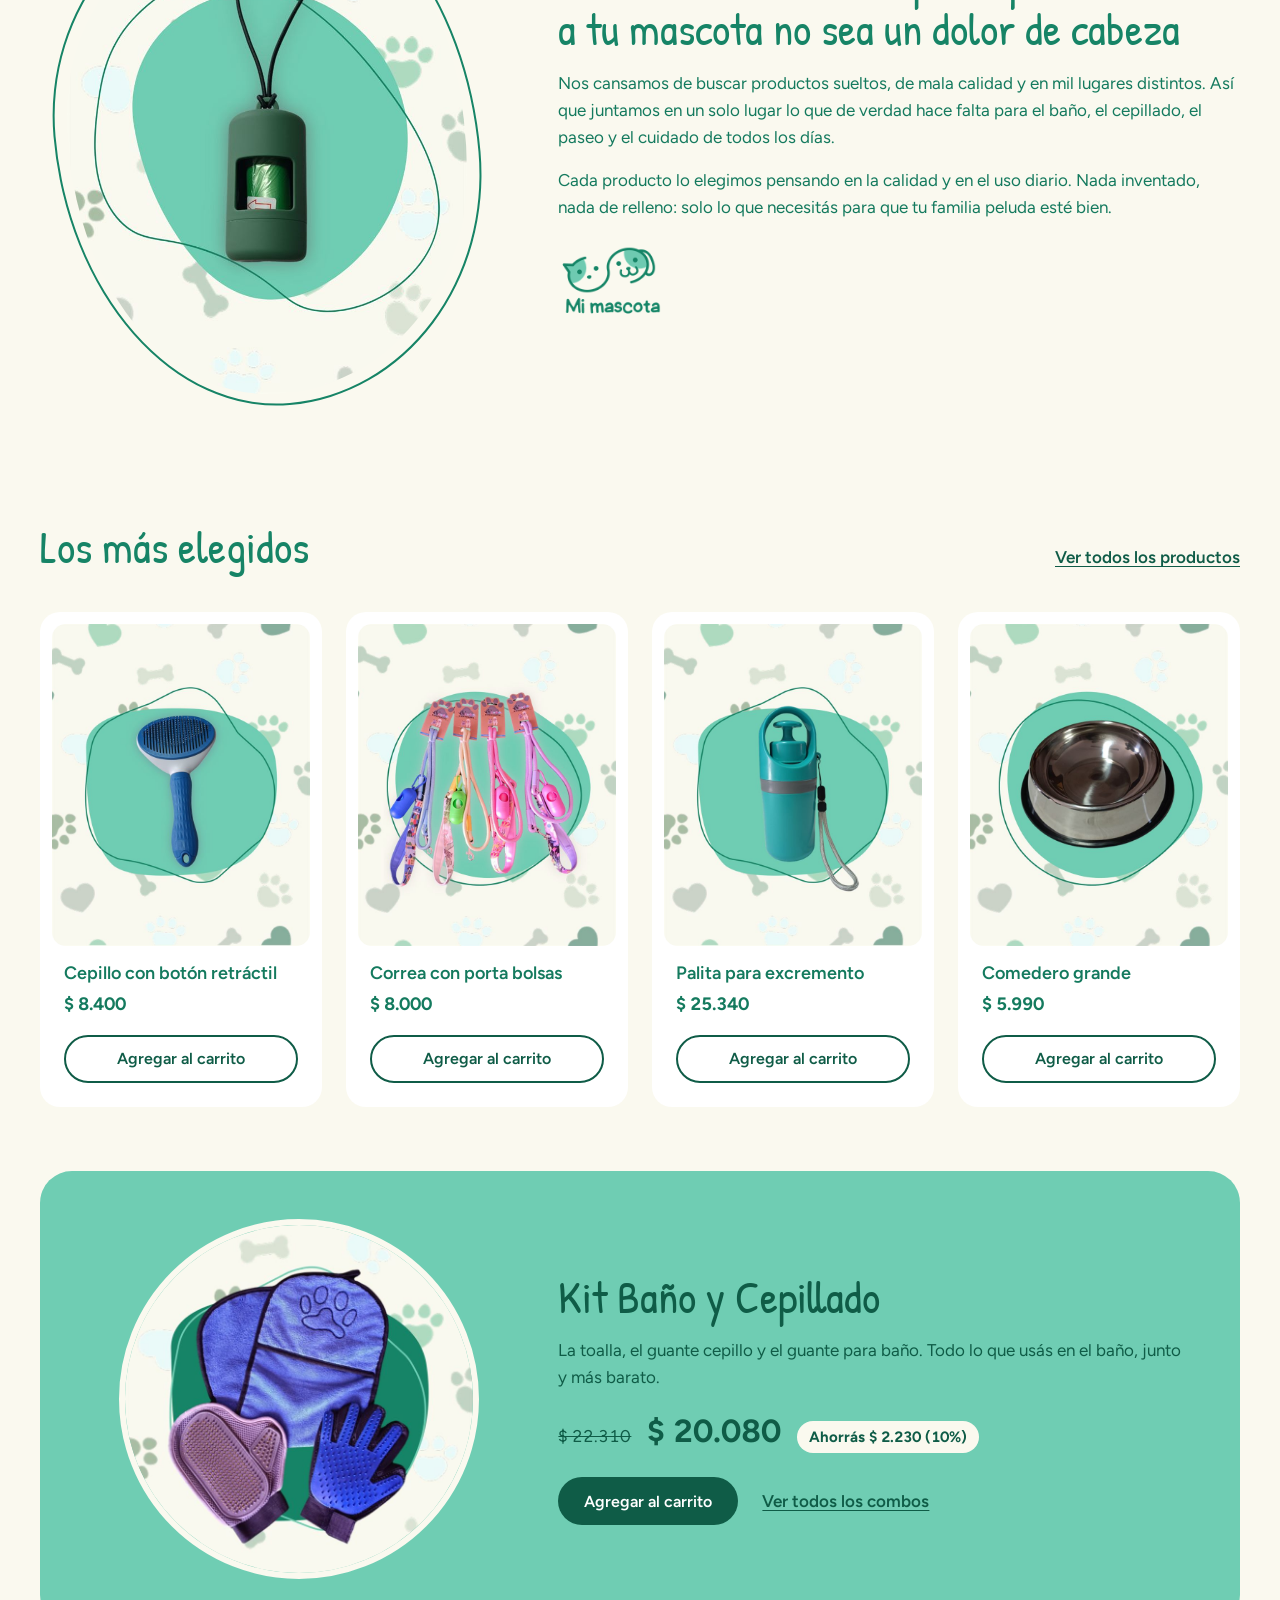
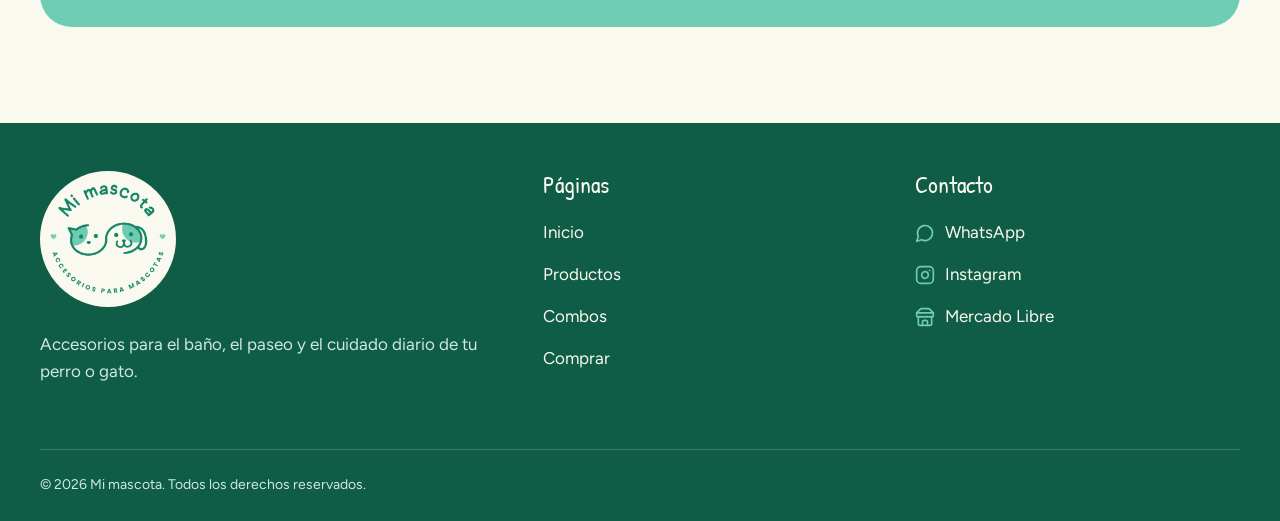
==== commit e38c0ff0: "Corregir guante para baño, precios de porta bolsas y mochila - El guante azul con negro pasa a ser "" ====
--- a/index.html
+++ b/index.html
@@ -85,7 +85,7 @@
                    alt="Correas en varios colores y estampados, cada una con su porta bolsas">
             </div>
           </div>
-          <p class="hero__sello">Kits desde <strong data-desde-combos>$ 7.970</strong></p>
+          <p class="hero__sello">Kits desde <strong data-desde-combos>$ 9.670</strong></p>
         </div>
       </div>
     </section>
@@ -195,14 +195,14 @@
     <section class="contenedor" aria-labelledby="titulo-kit">
       <div class="banda">
         <img src="img/kit-bano.jpg" width="720" height="900" loading="lazy"
-             alt="Guante de baño azul con huella bordada, guante cepillo lila y guante quita pelos azul">
+             alt="Toalla azul con huella bordada, guante cepillo lila y guante para baño azul con negro">
         <div>
           <h2 id="titulo-kit">Kit Baño y Cepillado</h2>
-          <p>El guante de baño, el guante cepillo y el guante quita pelos. Todo lo que usás en el baño, junto y más barato.</p>
+          <p>La toalla, el guante cepillo y el guante para baño. Todo lo que usás en el baño, junto y más barato.</p>
           <p class="banda__precios">
-            <span><span class="sr-only">Por separado: </span><del data-precio-separado="kit-bano">$ 18.210</del></span>
-            <span class="precio" data-precio="kit-bano">$ 16.390</span>
-            <span class="ahorro" data-ahorro="kit-bano">Ahorrás $ 1.820 (10%)</span>
+            <span><span class="sr-only">Por separado: </span><del data-precio-separado="kit-bano">$ 22.310</del></span>
+            <span class="precio" data-precio="kit-bano">$ 20.080</span>
+            <span class="ahorro" data-ahorro="kit-bano">Ahorrás $ 2.230 (10%)</span>
           </p>
           <div class="banda__acciones">
             <button class="boton boton--oscuro" type="button" data-agregar="kit-bano">Agregar al carrito</button>
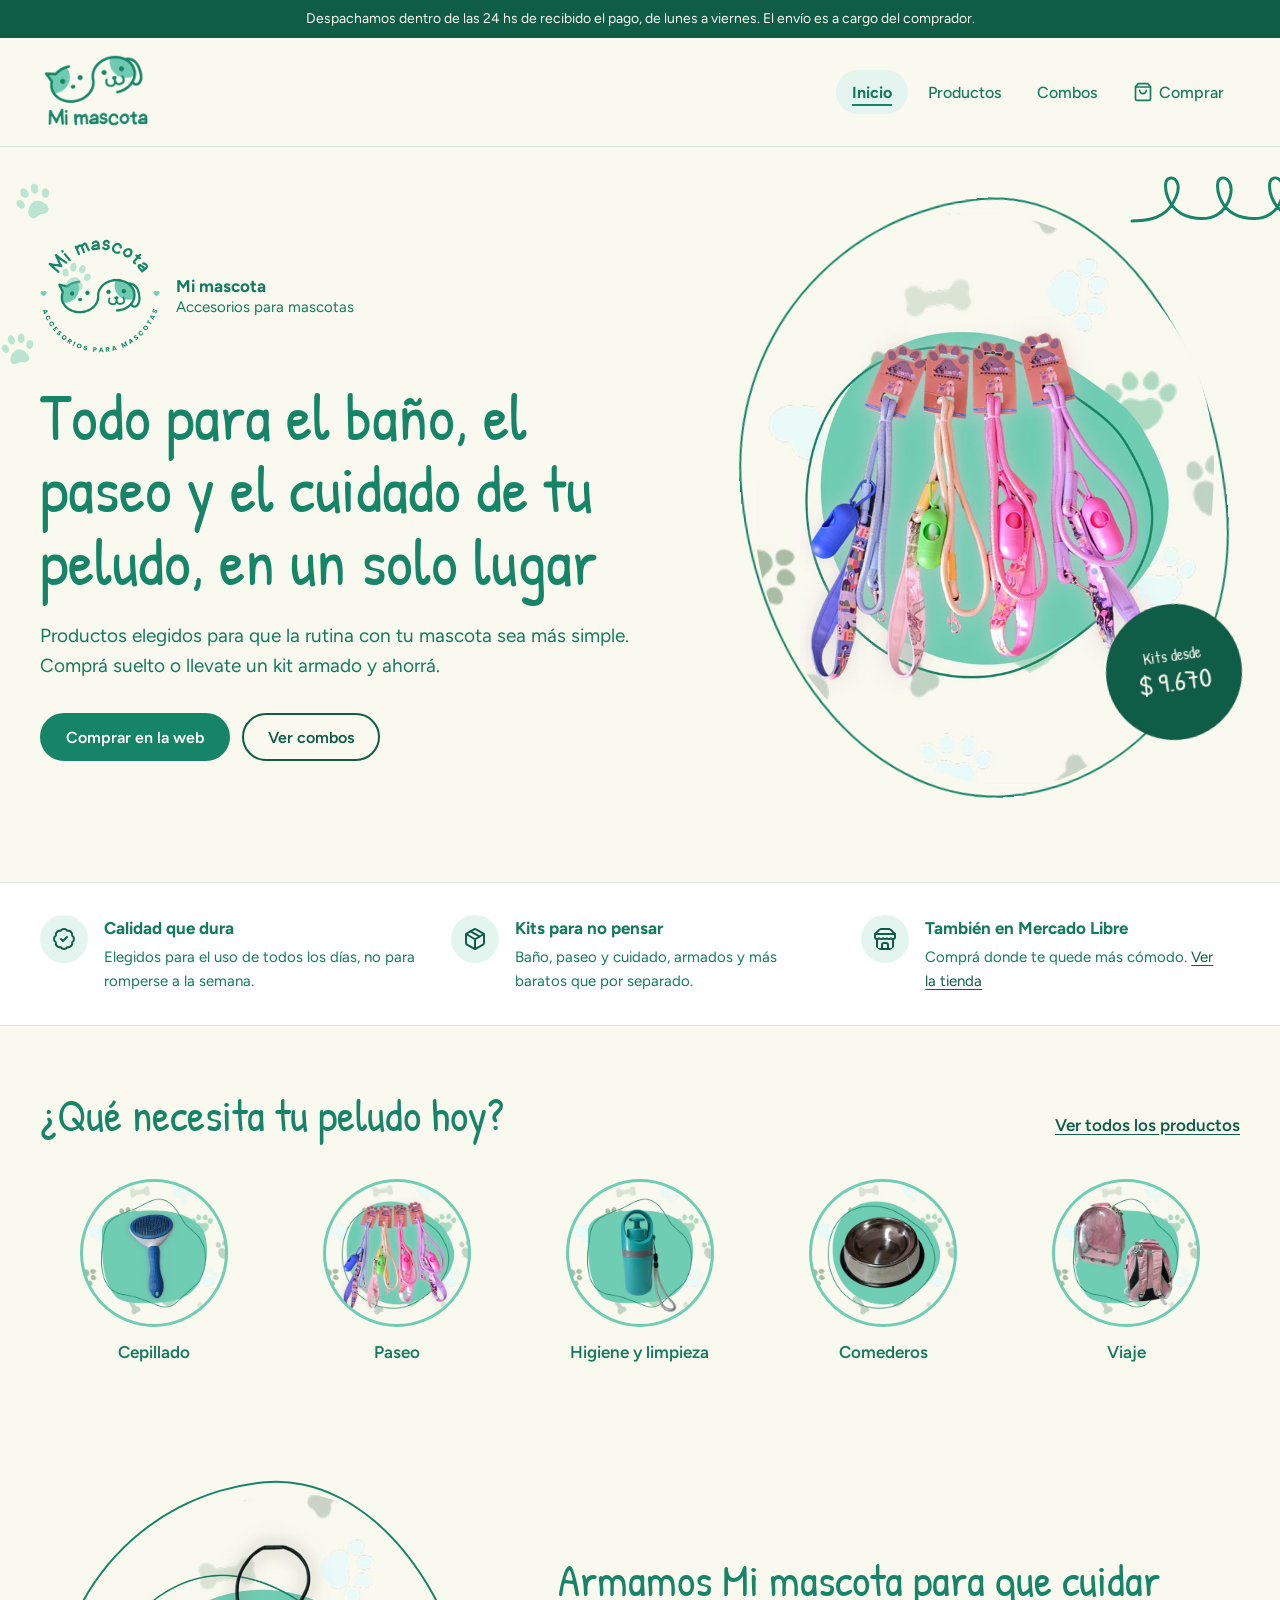
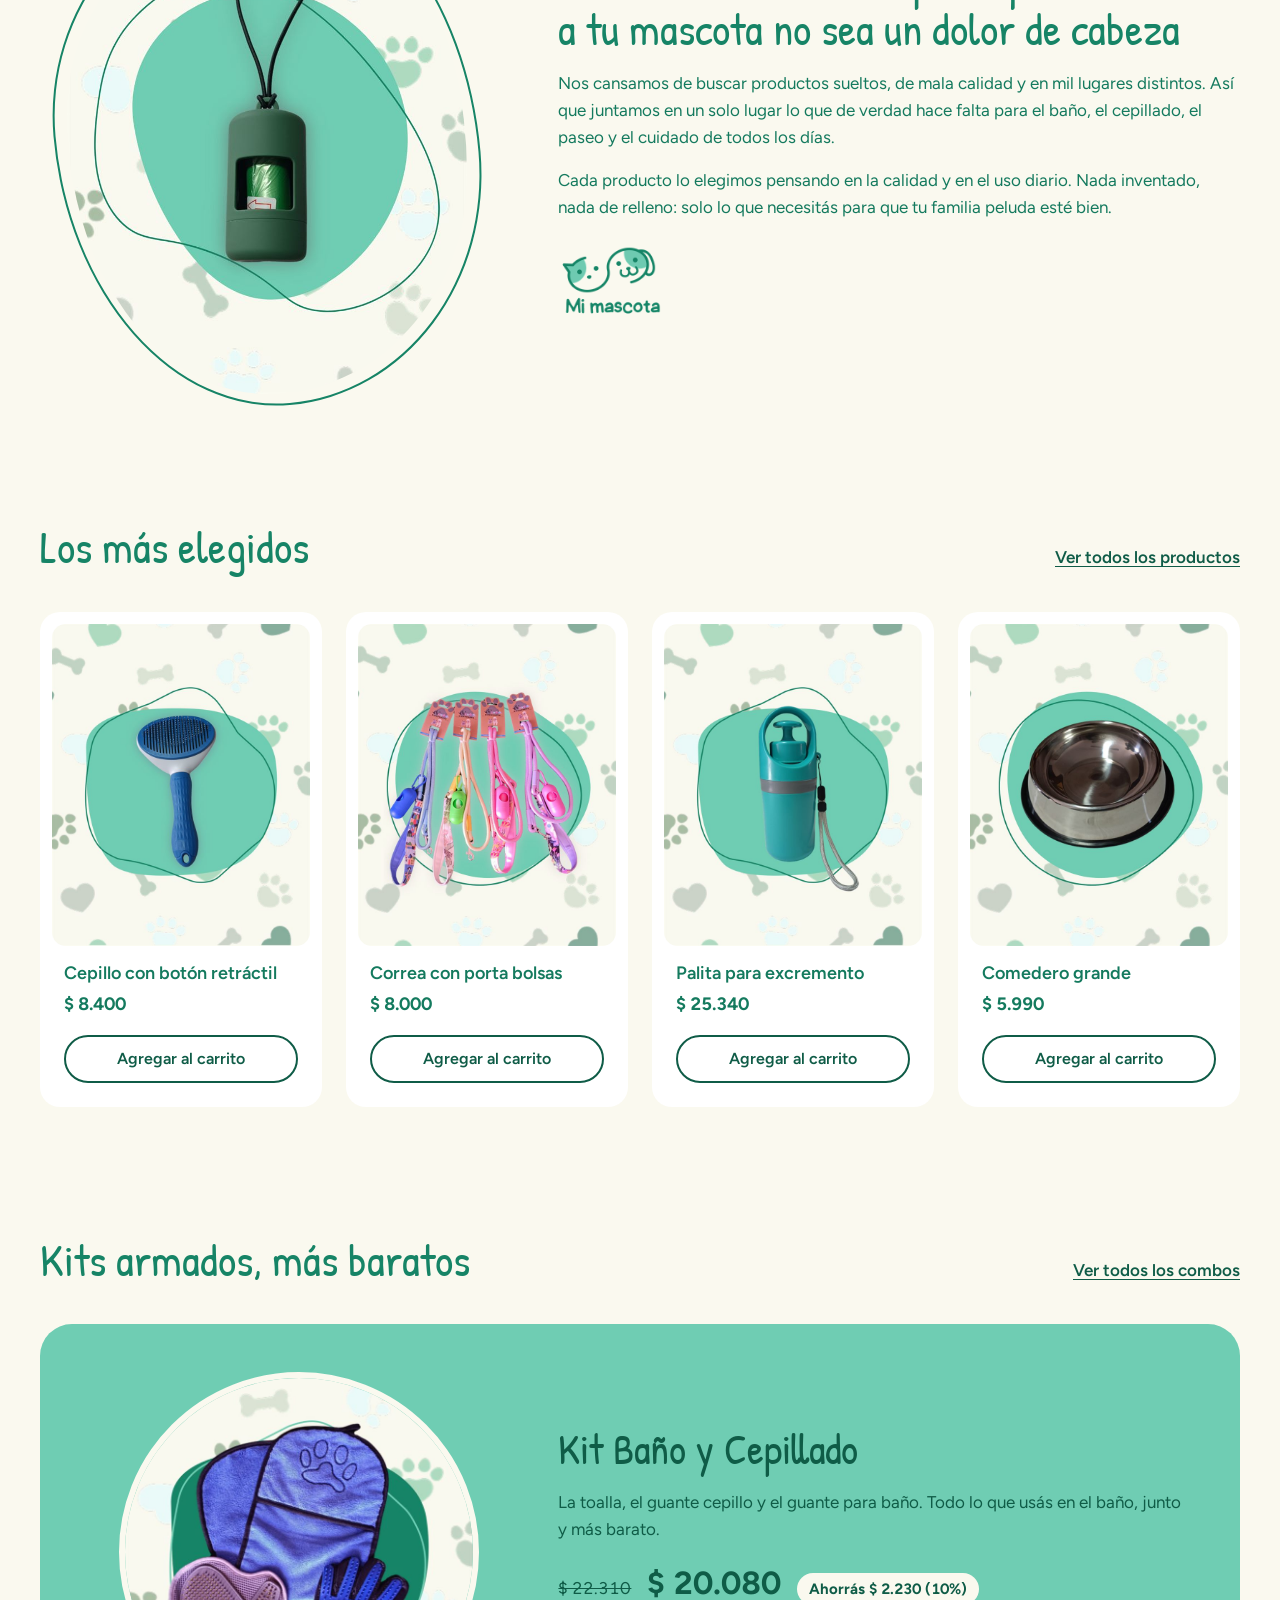
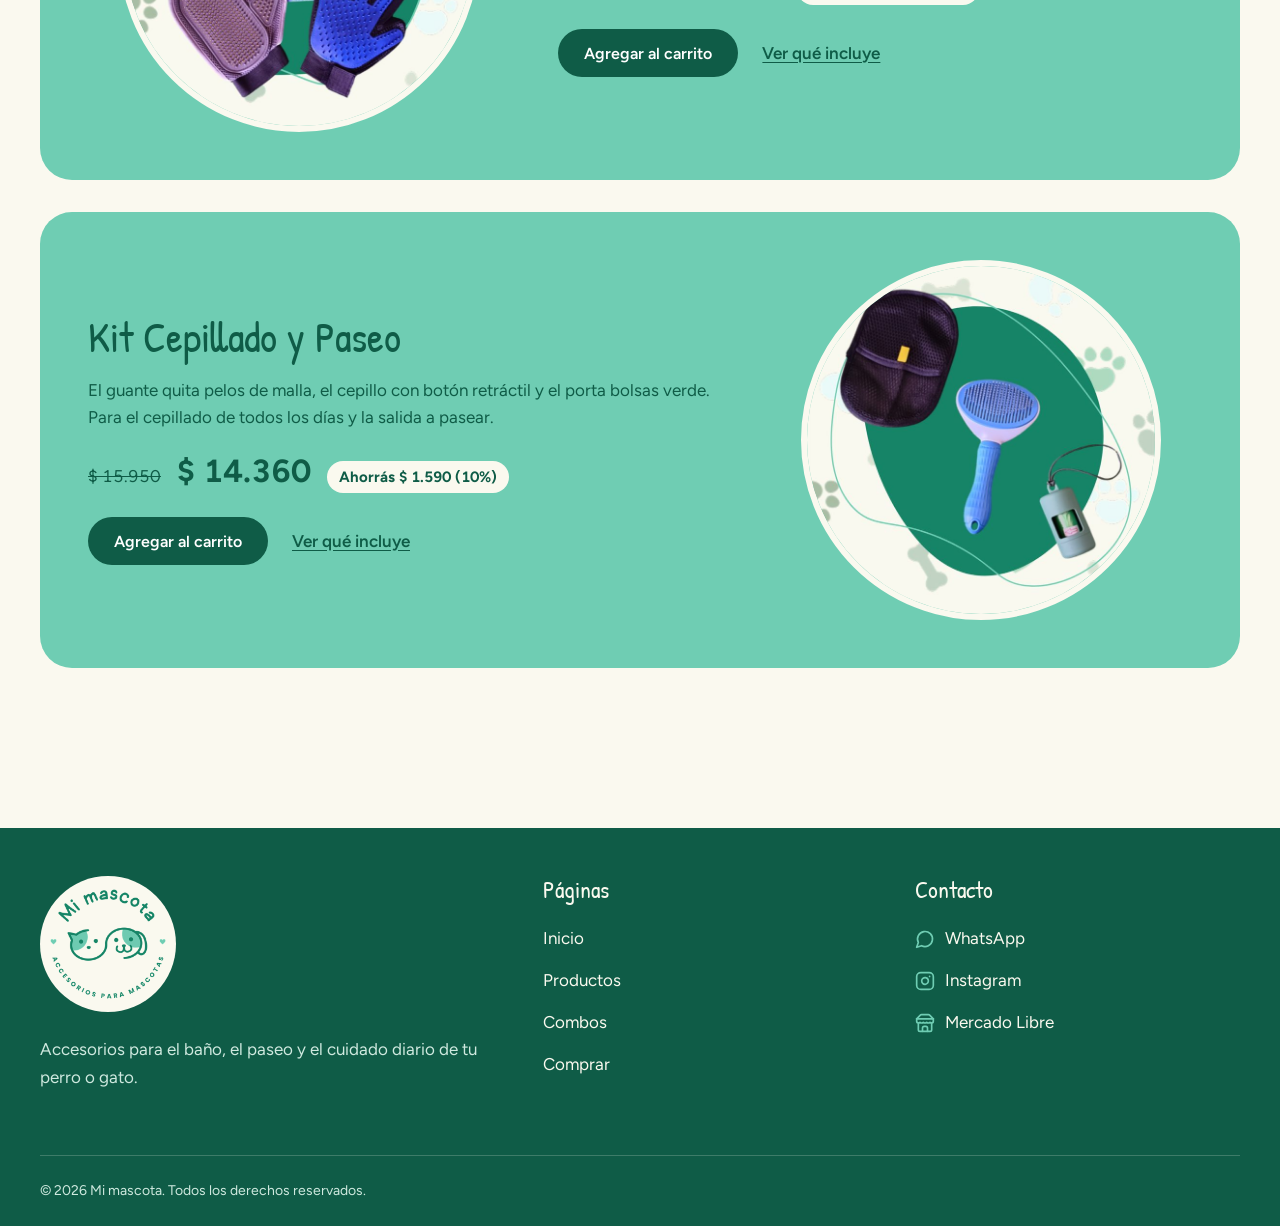
==== commit 588bda21: "Sumar Kit Cepillado y Paseo a la Home y aclarar envíos Los envíos son a cargo del comprador y se des" ====
--- a/index.html
+++ b/index.html
@@ -27,7 +27,7 @@
 
   <a class="saltar" href="#contenido">Ir al contenido</a>
 
-  <p class="barra-aviso">Pedí por la web y coordinamos el envío por WhatsApp. También estamos en Mercado Libre.</p>
+  <p class="barra-aviso">Despachamos dentro de las 24 hs de recibido el pago, de lunes a viernes. El envío es a cargo del comprador.</p>
 
   <header class="cabecera">
     <div class="contenedor cabecera__fila">
@@ -192,23 +192,52 @@
       </div>
     </section>
 
-    <section class="contenedor" aria-labelledby="titulo-kit">
-      <div class="banda">
-        <img src="img/kit-bano.jpg" width="720" height="900" loading="lazy"
-             alt="Toalla azul con huella bordada, guante cepillo lila y guante para baño azul con negro">
-        <div>
-          <h2 id="titulo-kit">Kit Baño y Cepillado</h2>
-          <p>La toalla, el guante cepillo y el guante para baño. Todo lo que usás en el baño, junto y más barato.</p>
-          <p class="banda__precios">
-            <span><span class="sr-only">Por separado: </span><del data-precio-separado="kit-bano">$ 22.310</del></span>
-            <span class="precio" data-precio="kit-bano">$ 20.080</span>
-            <span class="ahorro" data-ahorro="kit-bano">Ahorrás $ 2.230 (10%)</span>
-          </p>
-          <div class="banda__acciones">
-            <button class="boton boton--oscuro" type="button" data-agregar="kit-bano">Agregar al carrito</button>
-            <a href="combos.html">Ver todos los combos</a>
-          </div>
-        </div>
+    <section class="seccion" aria-labelledby="titulo-kits">
+      <div class="contenedor">
+        <div class="seccion__encabezado">
+          <h2 id="titulo-kits">Kits armados, más baratos</h2>
+          <a href="combos.html">Ver todos los combos</a>
+        </div>
+        <ul class="kits-home">
+          <li>
+            <article class="banda" data-item aria-labelledby="t-kit-bano">
+              <img src="img/kit-bano.jpg" width="720" height="900" loading="lazy"
+                   alt="Toalla azul con huella bordada, guante cepillo lila y guante para baño azul con negro">
+              <div>
+                <h3 id="t-kit-bano">Kit Baño y Cepillado</h3>
+                <p>La toalla, el guante cepillo y el guante para baño. Todo lo que usás en el baño, junto y más barato.</p>
+                <p class="banda__precios">
+                  <span><span class="sr-only">Por separado: </span><del data-precio-separado="kit-bano">$ 22.310</del></span>
+                  <span class="precio" data-precio="kit-bano">$ 20.080</span>
+                  <span class="ahorro" data-ahorro="kit-bano">Ahorrás $ 2.230 (10%)</span>
+                </p>
+                <div class="banda__acciones">
+                  <button class="boton boton--oscuro" type="button" data-agregar="kit-bano">Agregar al carrito</button>
+                  <a href="combos.html#kit-bano">Ver qué incluye<span class="sr-only"> el Kit Baño y Cepillado</span></a>
+                </div>
+              </div>
+            </article>
+          </li>
+          <li>
+            <article class="banda" data-item aria-labelledby="t-kit-cepillado-paseo">
+              <img src="img/kit-cepillado-paseo.jpg" width="720" height="900" loading="lazy"
+                   alt="Guante quita pelos de malla negro, cepillo azul con botón retráctil y porta bolsas verde">
+              <div>
+                <h3 id="t-kit-cepillado-paseo">Kit Cepillado y Paseo</h3>
+                <p>El guante quita pelos de malla, el cepillo con botón retráctil y el porta bolsas verde. Para el cepillado de todos los días y la salida a pasear.</p>
+                <p class="banda__precios">
+                  <span><span class="sr-only">Por separado: </span><del data-precio-separado="kit-cepillado-paseo">$ 15.950</del></span>
+                  <span class="precio" data-precio="kit-cepillado-paseo">$ 14.360</span>
+                  <span class="ahorro" data-ahorro="kit-cepillado-paseo">Ahorrás $ 1.590 (10%)</span>
+                </p>
+                <div class="banda__acciones">
+                  <button class="boton boton--oscuro" type="button" data-agregar="kit-cepillado-paseo">Agregar al carrito</button>
+                  <a href="combos.html#kit-cepillado-paseo">Ver qué incluye<span class="sr-only"> el Kit Cepillado y Paseo</span></a>
+                </div>
+              </div>
+            </article>
+          </li>
+        </ul>
       </div>
     </section>
   </main>
--- a/css/estilos.css
+++ b/css/estilos.css
@@ -867,8 +867,19 @@
   border-radius: 50%;
 }
 
-.banda h2 {
+.banda h2,
+.banda h3 {
   color: inherit;
+}
+
+.banda h3 {
+  font-size: clamp(2rem, 1.65rem + 1.5vw, 2.6rem);
+}
+
+.kits-home {
+  display: grid;
+  gap: var(--e-5);
+  list-style: none;
 }
 
 .banda p {
@@ -924,6 +935,15 @@
     grid-template-columns: minmax(0, 0.8fr) minmax(0, 1.2fr);
     gap: var(--e-6);
     padding: var(--e-6);
+  }
+
+  /* En la Home los kits alternan: el segundo lleva la foto a la derecha */
+  .kits-home > li:nth-child(even) .banda {
+    grid-template-columns: minmax(0, 1.2fr) minmax(0, 0.8fr);
+  }
+
+  .kits-home > li:nth-child(even) .banda img {
+    order: 1;
   }
 }
 
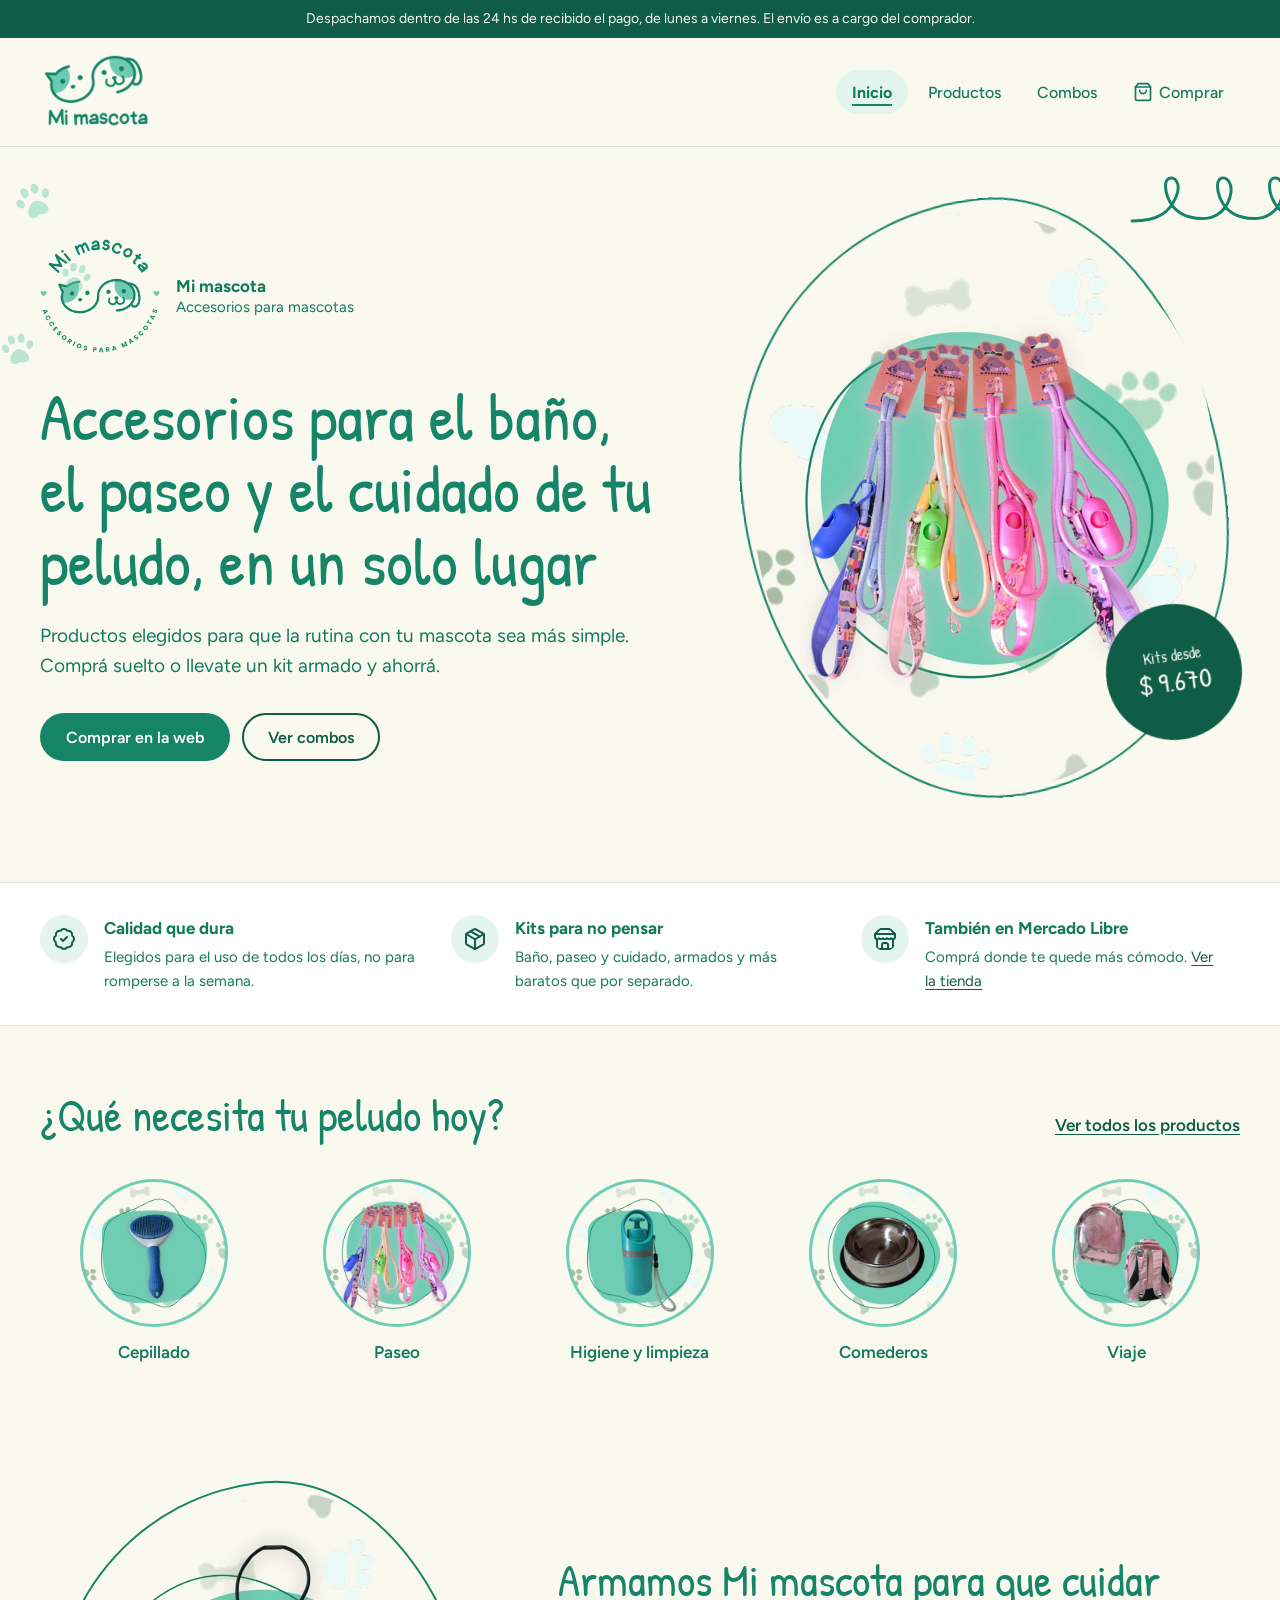
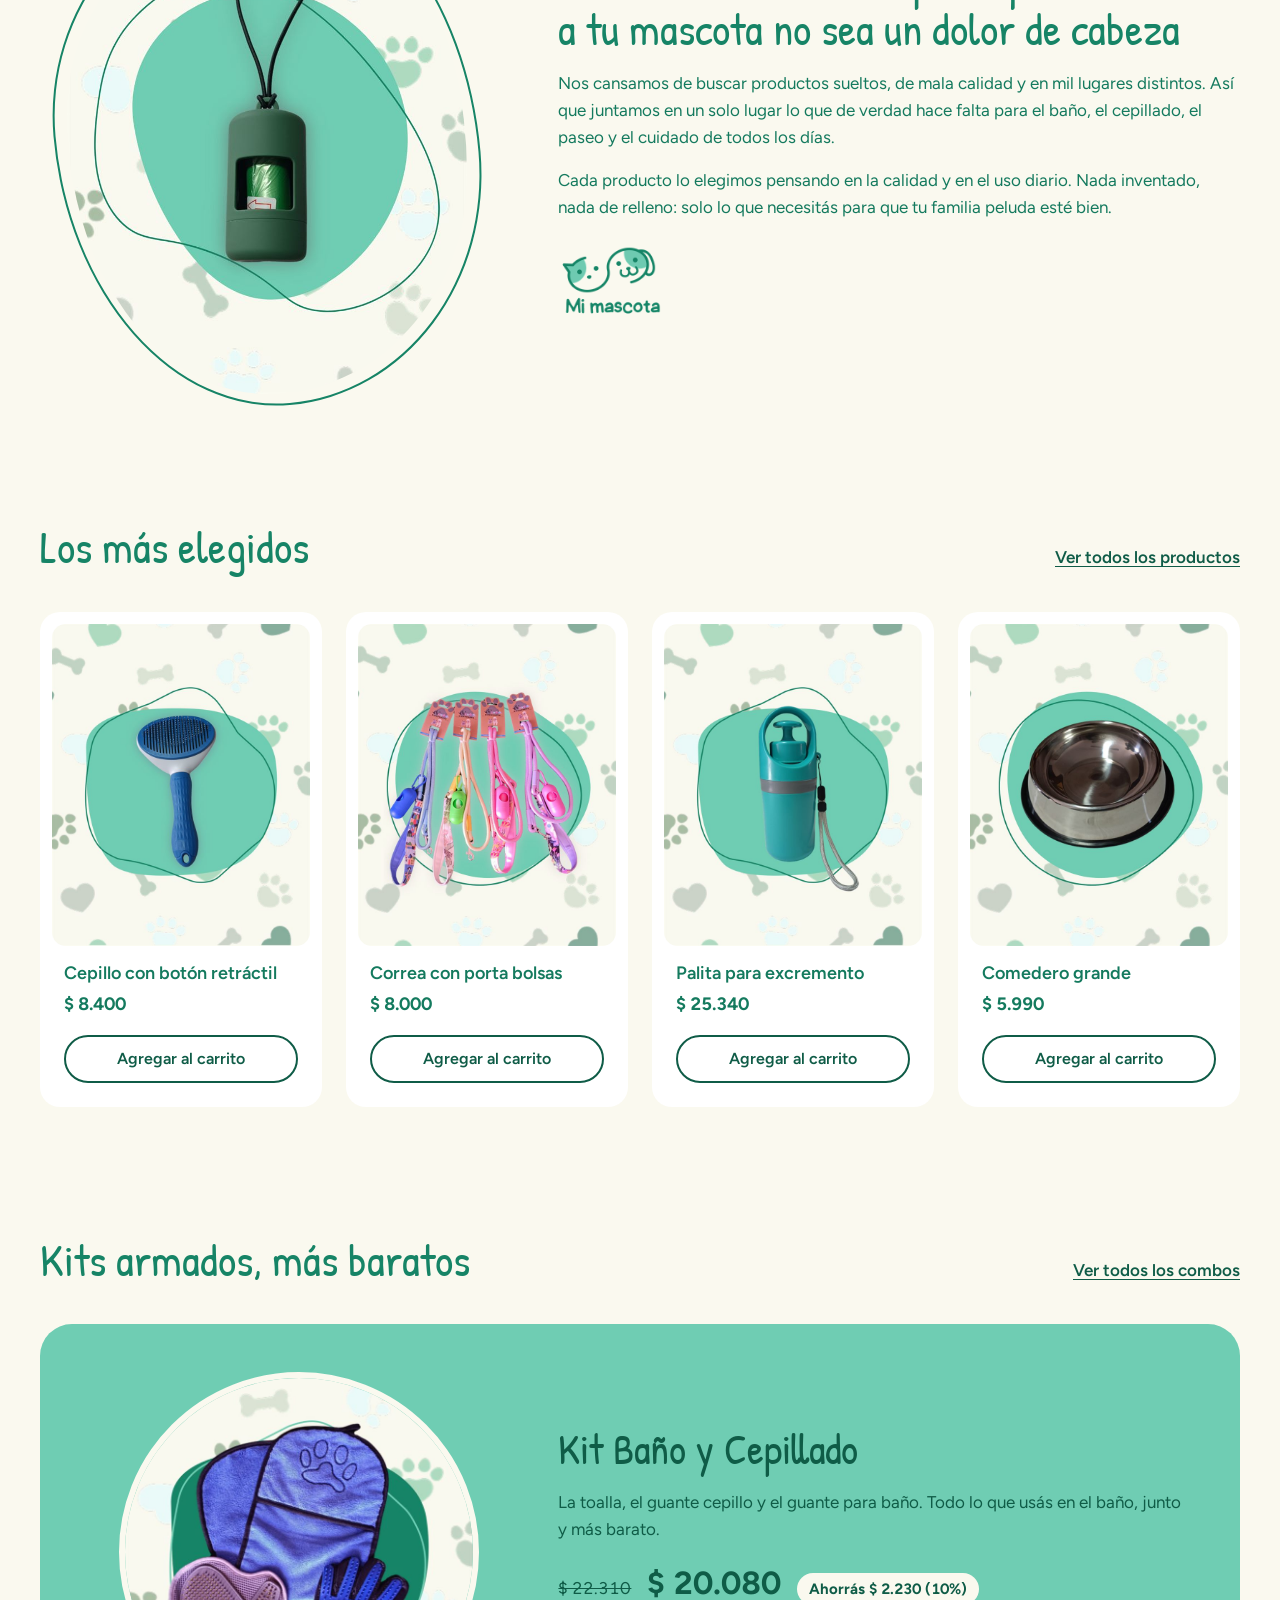
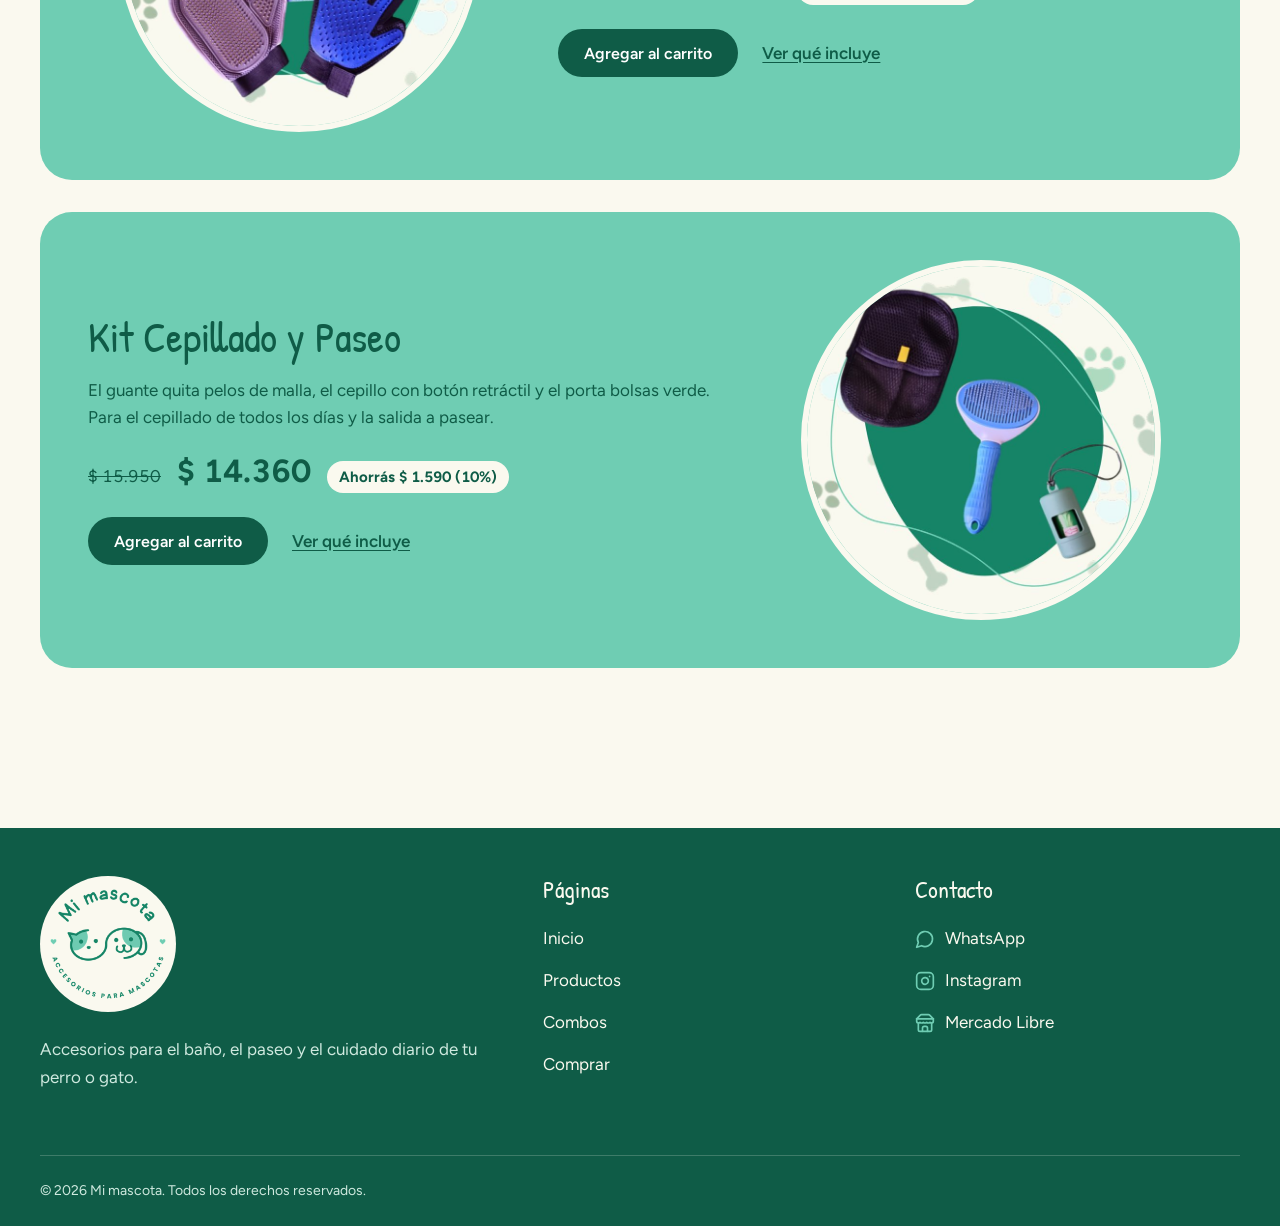
==== commit e19d6343: "Optimizar SEO: meta tags, Open Graph, datos estructurados, sitemap y minificado - Title, description" ====
--- a/index.html
+++ b/index.html
@@ -3,16 +3,61 @@
 <head>
   <meta charset="utf-8">
   <meta name="viewport" content="width=device-width, initial-scale=1">
-  <title>Mi mascota | Accesorios para el baño, el paseo y el cuidado de tu mascota</title>
-  <meta name="description" content="Mi mascota: accesorios para el baño, el paseo y el cuidado diario de tu perro o gato. Comprá suelto o en kits y ahorrá.">
+  <title>Accesorios para mascotas: baño, paseo y más | Mi mascota</title>
+  <meta name="description" content="Accesorios para perros y gatos: cepillos, correas, comederos y kits con 10% de descuento. Comprá por la web y coordinamos por WhatsApp.">
+  <meta name="robots" content="index, follow">
+  <link rel="canonical" href="https://luciaasbisaa-lang.github.io/mimascota/">
+  <meta property="og:type" content="website">
+  <meta property="og:site_name" content="Mi mascota">
+  <meta property="og:locale" content="es_AR">
+  <meta property="og:title" content="Accesorios para mascotas: baño, paseo y más | Mi mascota">
+  <meta property="og:description" content="Accesorios para perros y gatos: cepillos, correas, comederos y kits con 10% de descuento. Comprá por la web y coordinamos por WhatsApp.">
+  <meta property="og:url" content="https://luciaasbisaa-lang.github.io/mimascota/">
+  <meta property="og:image" content="https://luciaasbisaa-lang.github.io/mimascota/img/compartir.jpg">
+  <meta property="og:image:width" content="1200">
+  <meta property="og:image:height" content="630">
+  <meta property="og:image:alt" content="Logo de Mi mascota y el Kit Baño y Cepillado">
+  <meta name="twitter:card" content="summary_large_image">
   <meta name="theme-color" content="#faf9ef">
   <link rel="icon" type="image/png" href="img/logo-circular.png">
   <link rel="preconnect" href="https://fonts.googleapis.com">
   <link rel="preconnect" href="https://fonts.gstatic.com" crossorigin>
   <link rel="stylesheet" href="https://fonts.googleapis.com/css2?family=Patrick+Hand&amp;family=Figtree:wght@400;500;600;700&amp;display=swap">
-  <link rel="stylesheet" href="css/estilos.css">
+  <link rel="stylesheet" href="css/estilos.min.css">
   <script src="js/datos.js" defer></script>
-  <script src="js/carrito.js" defer></script>
+  <script src="js/carrito.min.js" defer></script>
+  <script type="application/ld+json">
+  {
+    "@context": "https://schema.org",
+    "@graph": [
+      {
+        "@type": "OnlineStore",
+        "@id": "https://luciaasbisaa-lang.github.io/mimascota/#tienda",
+        "name": "Mi mascota",
+        "description": "Tienda online de accesorios para el baño, el paseo y el cuidado diario de perros y gatos. Productos sueltos y kits con 10% de descuento.",
+        "url": "https://luciaasbisaa-lang.github.io/mimascota/",
+        "logo": "https://luciaasbisaa-lang.github.io/mimascota/img/logo-circular.png",
+        "image": "https://luciaasbisaa-lang.github.io/mimascota/img/compartir.jpg",
+        "telephone": "+54 9 342 650-7504",
+        "sameAs": ["https://www.instagram.com/mimascota.stafe/"],
+        "contactPoint": {
+          "@type": "ContactPoint",
+          "contactType": "sales",
+          "telephone": "+54 9 342 650-7504",
+          "availableLanguage": "es"
+        }
+      },
+      {
+        "@type": "WebSite",
+        "@id": "https://luciaasbisaa-lang.github.io/mimascota/#sitio",
+        "name": "Mi mascota",
+        "url": "https://luciaasbisaa-lang.github.io/mimascota/",
+        "inLanguage": "es-AR",
+        "publisher": { "@id": "https://luciaasbisaa-lang.github.io/mimascota/#tienda" }
+      }
+    ]
+  }
+  </script>
 </head>
 <body>
   <svg width="0" height="0" style="position:absolute" aria-hidden="true" focusable="false">
@@ -70,7 +115,7 @@
               <span>Accesorios para mascotas</span>
             </span>
           </p>
-          <h1 id="titulo-hero">Todo para el baño, el paseo y el cuidado de tu peludo, en un solo lugar</h1>
+          <h1 id="titulo-hero">Accesorios para el baño, el paseo y el cuidado de tu peludo, en un solo lugar</h1>
           <p>Productos elegidos para que la rutina con tu mascota sea más simple. Comprá suelto o llevate un kit armado y ahorrá.</p>
           <div class="hero__acciones">
             <a class="boton boton--primario" href="productos.html">Comprar en la web</a>
--- a/css/estilos.min.css
+++ b/css/estilos.min.css
@@ -0,0 +1,2 @@
+/* Archivo generado: editá css/estilos.css y corré herramientas/minificar.ps1 */
+:root{--menta:#6fcdb3;--menta-suave:#e3f5ee;--verde:#168466;--verde-hondo:#0f5c47;--verde-noche:#0b4637;--crema:#faf9ef;--blanco:#ffffff;--tinta:#147a5e;--tinta-suave:#147a5e;--titulos:#168466;--borde:#d6e6df;--borde-campo:#6b837c;--error:#b3261e;--fuente-titulos:"Patrick Hand","Segoe Print","Comic Sans MS",cursive;--fuente-texto:"Figtree",system-ui,-apple-system,"Segoe UI",sans-serif;--e-1:4px;--e-2:8px;--e-3:16px;--e-4:24px;--e-5:32px;--e-6:48px;--e-7:64px;--e-8:96px;--margen:clamp(16px,4vw,32px);--ancho:1200px;--radio-s:12px;--radio-m:20px;--radio-l:32px;--sombra:0 1px 2px rgba(29,58,51,0.06),0 10px 28px rgba(29,58,51,0.08)}*,*::before,*::after{box-sizing:border-box}html{color-scheme:light;-webkit-text-size-adjust:100%;scroll-padding-top:var(--e-3)}body{margin:0;background:var(--crema);color:var(--tinta);font:400 1.0625rem/1.6 var(--fuente-texto);-webkit-tap-highlight-color:rgba(111,205,179,0.3)}h1,h2,h3{margin:0 0 var(--e-3);color:var(--titulos);font-family:var(--fuente-titulos);font-weight:400;line-height:1.1;letter-spacing:0;text-wrap:balance}h1{font-size:clamp(2.6rem,1.8rem + 3.4vw,4.1rem)}h2{font-size:clamp(2rem,1.65rem + 1.5vw,2.8rem)}h3{font-size:1.75rem}p{margin:0 0 var(--e-3);max-width:65ch;text-wrap:pretty}a{color:var(--verde-hondo);text-underline-offset:3px}a:hover{color:var(--verde-noche)}img{display:block;max-width:100%;height:auto}ul{margin:0;padding:0}:focus-visible{outline:3px solid var(--verde-hondo);outline-offset:3px}[hidden]{display:none !important}.sr-only{position:absolute;width:1px;height:1px;padding:0;margin:-1px;overflow:hidden;clip:rect(0,0,0,0);white-space:nowrap;border:0}.contenedor{width:min(var(--ancho),100% - 2 * var(--margen));margin-inline:auto}.icono{width:24px;height:24px;flex-shrink:0}.saltar{position:absolute;left:var(--e-3);top:-100px;z-index:100;padding:var(--e-2) var(--e-3);background:var(--verde-hondo);color:var(--blanco);border-radius:var(--radio-s);font-weight:600}.saltar:focus{top:var(--e-3);color:var(--blanco)}.precio{font-variant-numeric:tabular-nums;font-weight:700}.boton{display:inline-flex;align-items:center;justify-content:center;gap:var(--e-2);min-height:48px;padding:12px 24px;border:2px solid transparent;border-radius:999px;font:600 1rem/1.2 var(--fuente-texto);text-align:center;text-decoration:none;cursor:pointer;touch-action:manipulation;transition:background-color 0.15s ease,color 0.15s ease,border-color 0.15s ease,transform 0.1s ease}.boton:active{transform:scale(0.98)}.boton--primario{background:var(--verde);color:var(--blanco)}.boton--primario:hover{background:var(--verde-hondo);color:var(--blanco)}.boton--oscuro{background:var(--verde-hondo);color:var(--blanco)}.boton--oscuro:hover{background:var(--verde-noche);color:var(--blanco)}.boton--secundario{background:transparent;border-color:var(--verde-hondo);color:var(--verde-hondo)}.boton--secundario:hover{background:var(--menta-suave);color:var(--verde-noche)}.boton--agregado,.boton--agregado:hover{background:var(--verde-hondo);border-color:var(--verde-hondo);color:var(--blanco)}.barra-aviso{margin:0;max-width:none;padding:var(--e-2) var(--margen);background:var(--verde-hondo);color:var(--crema);font-size:0.875rem;text-align:center}.cabecera{position:relative;z-index:20;background:var(--crema);border-bottom:1px solid var(--borde)}.cabecera__fila{display:flex;flex-wrap:wrap;align-items:center;justify-content:space-between;gap:var(--e-2) var(--e-4);padding-block:var(--e-3) var(--e-2)}.logo{display:inline-flex;align-items:center;gap:var(--e-2);min-height:44px;color:var(--tinta);font-family:var(--fuente-titulos);font-size:1.625rem;font-weight:650;letter-spacing:-0.01em;text-decoration:none}.logo:hover{color:var(--tinta)}.logo img{width:auto;height:60px}@media (min-width:720px){.logo img{height:76px}}.nav{width:100%}.nav ul{display:flex;justify-content:space-between;list-style:none}.nav a{position:relative;display:inline-flex;align-items:center;gap:6px;min-height:44px;padding:0 10px;border-radius:999px;color:var(--tinta);font-size:0.9375rem;font-weight:500;text-decoration:none;transition:background-color 0.15s ease}.nav a:hover{background:var(--menta-suave);color:var(--tinta)}.nav a[aria-current="page"]{background:var(--menta-suave);font-weight:700;text-decoration:underline 2px var(--verde);text-underline-offset:6px}.nav .icono{width:20px;height:20px}.contador{display:inline-grid;place-items:center;min-width:22px;height:22px;padding:0 6px;border-radius:999px;background:var(--verde-hondo);color:var(--blanco);font-size:0.8125rem;font-weight:700;font-variant-numeric:tabular-nums;line-height:1}.contador[hidden]{display:none}@media (min-width:720px){.cabecera__fila{flex-wrap:nowrap;padding-block:var(--e-3)}.nav{width:auto}.nav ul{gap:var(--e-1)}.nav a{padding:0 16px;font-size:1rem}}@media (min-width:900px){html{scroll-padding-top:128px}.cabecera{position:sticky;top:0}}.aviso{position:fixed;left:50%;bottom:var(--e-4);z-index:50;display:flex;align-items:center;gap:var(--e-3);width:max-content;max-width:calc(100% - 2 * var(--margen));padding:12px 12px 12px 20px;border-radius:999px;background:var(--verde-hondo);color:var(--crema);box-shadow:var(--sombra);opacity:0;visibility:hidden;transform:translate(-50%,16px);transition:opacity 0.2s ease,transform 0.2s ease,visibility 0s linear 0.2s}.aviso--visible{opacity:1;visibility:visible;transform:translate(-50%,0);transition-delay:0s}.aviso p{margin:0;font-size:0.9375rem}.aviso a{display:inline-flex;align-items:center;min-height:40px;padding:0 16px;border-radius:999px;background:var(--menta);color:var(--verde-hondo);font-weight:700;text-decoration:none;white-space:nowrap}.aviso a:focus-visible{outline-color:var(--crema)}.seccion{padding-block:var(--e-7)}.seccion__encabezado{display:flex;flex-wrap:wrap;align-items:baseline;justify-content:space-between;gap:var(--e-2) var(--e-4);margin-bottom:var(--e-5)}.seccion__encabezado h2{margin:0}.seccion__encabezado a{display:inline-flex;align-items:center;min-height:44px;font-weight:600}.intro{color:var(--tinta-suave);font-size:1.1875rem}.cabecera-pagina{padding-block:var(--e-6) var(--e-4)}.cabecera-pagina p{margin-bottom:0}.blob{position:relative;isolation:isolate}.blob__marco{overflow:hidden;aspect-ratio:4 / 5;border-radius:46% 54% 42% 58% / 52% 44% 56% 48%;background:var(--menta)}.blob__marco img{width:100%;height:100%;object-fit:cover}.blob::before{content:"";position:absolute;inset:-12px;z-index:-1;border:2px solid var(--verde);border-radius:55% 45% 50% 50% / 45% 55% 45% 55%;transform:rotate(-5deg);pointer-events:none}.huellas{position:absolute;color:var(--menta);opacity:0.45;pointer-events:none}.huellas .icono{position:absolute}.hero{position:relative;overflow:hidden;padding-block:var(--e-6) var(--e-7)}.hero__grilla{display:grid;gap:var(--e-6);align-items:center}.hero__quien{display:flex;align-items:center;gap:12px;margin-bottom:var(--e-4)}.hero__quien img{width:96px;height:96px;flex-shrink:0}@media (min-width:900px){.hero__quien img{width:120px;height:120px}}.hero__quien{gap:var(--e-3)}.hero__quien strong{display:block;font-size:1.0625rem;line-height:1.3}.hero__quien span{display:block;color:var(--tinta-suave);font-size:0.9375rem;line-height:1.3}.hero h1{margin-bottom:var(--e-4)}.hero__texto > p:not(.hero__quien){color:var(--tinta-suave);font-size:1.1875rem}.hero__acciones{display:flex;flex-wrap:wrap;gap:12px;margin-top:var(--e-5)}.hero__visual{position:relative;width:min(100%,460px);margin-inline:auto}.hero__sello{position:absolute;right:-4px;bottom:8%;display:grid;place-content:center;width:118px;height:118px;margin:0;border-radius:50%;background:var(--verde-hondo);color:var(--crema);font-family:var(--fuente-titulos);font-size:0.9375rem;line-height:1.2;text-align:center;transform:rotate(-8deg)}.hero__sello strong{display:block;font-weight:400;font-size:1.5rem;font-variant-numeric:tabular-nums}.garabato{position:absolute;top:24px;right:-40px;width:190px;color:var(--verde);pointer-events:none}@media (max-width:1279px){.hero .huellas,.garabato{display:none}}@media (min-width:900px){.hero{padding-block:var(--e-7) var(--e-8)}.hero__grilla{grid-template-columns:minmax(0,1.1fr) minmax(0,0.9fr);gap:var(--e-7)}.hero__sello{right:-28px;width:136px;height:136px;font-size:1rem}.hero__sello strong{font-size:1.75rem}}@media (prefers-reduced-motion:no-preference){.hero__visual .blob__marco{animation:aparecer-blob 0.7s cubic-bezier(0.2,0.8,0.2,1) both}.hero__visual .blob::before{animation:girar-contorno 0.9s cubic-bezier(0.2,0.8,0.2,1) both}.hero__sello{animation:sello 0.5s 0.45s cubic-bezier(0.3,1.4,0.5,1) both}}@keyframes aparecer-blob{from{opacity:0;transform:scale(0.94)}to{opacity:1;transform:scale(1)}}@keyframes girar-contorno{from{opacity:0;transform:rotate(-16deg)}to{opacity:1;transform:rotate(-5deg)}}@keyframes sello{from{opacity:0;transform:rotate(-20deg) scale(0.6)}to{opacity:1;transform:rotate(-8deg) scale(1)}}.confianza{background:var(--blanco);border-block:1px solid var(--borde)}.confianza ul{display:grid;gap:var(--e-4);padding-block:var(--e-5);list-style:none}.confianza li{display:flex;align-items:flex-start;gap:var(--e-3)}.confianza .icono{width:48px;height:48px;padding:12px;border-radius:50%;background:var(--menta-suave);color:var(--verde-hondo)}.confianza strong{display:block;margin-bottom:2px}.confianza p{margin:0;color:var(--tinta-suave);font-size:0.9375rem}@media (min-width:800px){.confianza ul{grid-template-columns:repeat(3,1fr);gap:var(--e-5)}}.categorias{display:grid;grid-template-columns:repeat(auto-fit,minmax(96px,1fr));gap:var(--e-4) var(--e-3);list-style:none}.categorias a{display:grid;justify-items:center;gap:12px;color:var(--tinta);font-weight:600;text-align:center;text-decoration:none}.categorias img{width:min(100%,148px);aspect-ratio:1;border:3px solid transparent;border-radius:50%;object-fit:cover;background:var(--menta);transition:border-color 0.15s ease}.categorias a:hover img{border-color:var(--verde)}.categorias a:hover span{text-decoration:underline 2px var(--verde);text-underline-offset:4px}.nosotros{display:grid;gap:var(--e-6);align-items:center}.nosotros .blob{width:min(100%,400px);margin-inline:auto}.nosotros .blob__marco{border-radius:58% 42% 50% 50% / 44% 56% 44% 56%}.firma{margin-top:var(--e-4);color:var(--tinta-suave)}.firma img{width:auto;height:72px}.firma strong{display:block;color:var(--tinta);font-family:var(--fuente-titulos);font-size:1.375rem;font-weight:400}@media (min-width:900px){.nosotros{grid-template-columns:minmax(0,0.8fr) minmax(0,1.2fr);gap:var(--e-7)}}.grilla-productos{display:grid;grid-template-columns:repeat(auto-fill,minmax(min(100%,240px),1fr));gap:var(--e-4);list-style:none}.tarjeta{display:flex;flex-direction:column;height:100%;padding:12px 12px var(--e-4);border-radius:var(--radio-m);background:var(--blanco)}.tarjeta img{width:100%;aspect-ratio:4 / 5;object-fit:cover;border-radius:14px}.tarjeta h3{margin:var(--e-3) 12px var(--e-1);font-family:var(--fuente-texto);font-size:1.125rem;font-weight:600;letter-spacing:0;line-height:1.3}.tarjeta h3 a{color:var(--tinta);text-decoration:none}.tarjeta h3 a:hover{text-decoration:underline 2px var(--verde)}.tarjeta .precio{margin:0 12px var(--e-3);font-size:1.125rem}.tarjeta .boton{margin:auto 12px 0}.banda{display:grid;color:var(--verde-hondo);gap:var(--e-5);align-items:center;padding:var(--e-5) var(--e-4);border-radius:var(--radio-l);background:var(--menta)}.banda img{width:min(100%,360px);margin-inline:auto;aspect-ratio:1;object-fit:cover;border:6px solid var(--crema);border-radius:50%}.banda h2,.banda h3{color:inherit}.banda h3{font-size:clamp(2rem,1.65rem + 1.5vw,2.6rem)}.kits-home{display:grid;gap:var(--e-5);list-style:none}.banda p{color:var(--verde-hondo)}.banda__precios{display:flex;flex-wrap:wrap;align-items:baseline;gap:var(--e-2) var(--e-3);margin-block:var(--e-4)}.banda__precios del{color:var(--verde-hondo);font-variant-numeric:tabular-nums}.banda__precios .precio{font-size:2rem;line-height:1}.ahorro{display:inline-block;padding:4px 12px;border-radius:999px;background:var(--crema);color:var(--verde-hondo);font-size:0.9375rem;font-weight:700;font-variant-numeric:tabular-nums}.banda__acciones{display:flex;flex-wrap:wrap;align-items:center;gap:var(--e-3) var(--e-4)}.banda__acciones a:not(.boton){display:inline-flex;align-items:center;min-height:44px;color:var(--verde-hondo);font-weight:600}@media (min-width:800px){.banda{grid-template-columns:minmax(0,0.8fr) minmax(0,1.2fr);gap:var(--e-6);padding:var(--e-6)}.kits-home > li:nth-child(even) .banda{grid-template-columns:minmax(0,1.2fr) minmax(0,0.8fr)}.kits-home > li:nth-child(even) .banda img{order:1}}.chips{display:flex;flex-wrap:wrap;gap:var(--e-2);margin-top:var(--e-4);list-style:none}.chips a{display:inline-flex;align-items:center;min-height:44px;padding:0 18px;border:1.5px solid var(--borde);border-radius:999px;background:var(--blanco);color:var(--tinta);font-weight:600;text-decoration:none;transition:border-color 0.15s ease,background-color 0.15s ease}.chips a:hover{border-color:var(--verde);background:var(--menta-suave);color:var(--tinta)}.categoria{padding-top:var(--e-6)}.categoria > h2{display:flex;align-items:center;gap:12px;margin-bottom:var(--e-2)}.categoria > h2 .icono{width:30px;height:30px;color:var(--menta)}.producto{display:grid;gap:var(--e-4) var(--e-6);padding-block:var(--e-5);border-bottom:1px solid var(--borde)}.producto:last-child{border-bottom:0}.producto__foto img{width:100%;max-width:420px;aspect-ratio:4 / 5;object-fit:cover;border-radius:28px}.producto h3{font-size:clamp(1.85rem,1.55rem + 0.9vw,2.3rem);margin-bottom:var(--e-2)}.producto__info > .precio{margin-bottom:var(--e-3);font-size:1.5rem}.lista-puntos{display:grid;gap:6px;margin-bottom:var(--e-4);list-style:none}.lista-puntos li{position:relative;padding-left:22px}.lista-puntos li::before{content:"";position:absolute;left:2px;top:0.62em;width:9px;height:9px;border-radius:50%;background:var(--menta);box-shadow:0 0 0 2px var(--verde-hondo) inset}.producto__compra{display:flex;flex-wrap:wrap;align-items:flex-end;gap:var(--e-3)}.campo-variante label{display:block;margin-bottom:6px;font-size:0.9375rem;font-weight:600}select,input,textarea{font:inherit;color:var(--tinta)}select{min-height:48px;padding:0 40px 0 14px;border:1.5px solid var(--borde-campo);border-radius:var(--radio-s);background:var(--blanco) url("data:image/svg+xml,%3Csvg xmlns='http://www.w3.org/2000/svg' width='16' height='16' viewBox='0 0 24 24' fill='none' stroke='%23168466' stroke-width='2.5' stroke-linecap='round' stroke-linejoin='round'%3E%3Cpath d='m6 9 6 6 6-6'/%3E%3C/svg%3E") no-repeat right 14px center;appearance:none;cursor:pointer}.faq{margin-top:var(--e-4);border-top:1px solid var(--borde)}.faq summary{display:flex;align-items:center;justify-content:space-between;gap:var(--e-3);min-height:52px;font-weight:600;list-style:none;cursor:pointer}.faq summary::-webkit-details-marker{display:none}.faq summary .icono{width:20px;height:20px;color:var(--verde-hondo);transition:transform 0.2s ease}.faq[open] summary .icono{transform:rotate(180deg)}.faq dl{margin:0 0 var(--e-3)}.faq dt{margin-top:var(--e-3);font-weight:600}.faq dd{max-width:65ch;margin:4px 0 0;color:var(--tinta-suave)}@media (min-width:800px){.producto{grid-template-columns:minmax(0,5fr) minmax(0,7fr);align-items:start}}.pagos{display:grid;grid-template-columns:repeat(auto-fit,minmax(min(100%,240px),1fr));gap:var(--e-4);margin-top:var(--e-5);list-style:none}.pagos li{padding:var(--e-4);border-radius:var(--radio-m);background:var(--blanco)}.pagos .icono{width:48px;height:48px;margin-bottom:var(--e-3);padding:12px;border-radius:50%;background:var(--menta-suave);color:var(--verde-hondo)}.pagos h3{font-size:1.5rem;margin-bottom:var(--e-2)}.pagos p{margin:0;color:var(--tinta-suave)}.faq-general{max-width:820px}.faq-general .faq{margin-top:0}.faq-general .faq:last-child{border-bottom:1px solid var(--borde)}.faq-general .faq p{color:var(--tinta-suave)}.combos{display:grid;gap:var(--e-5);list-style:none}.combo{display:grid;gap:var(--e-5);align-items:center;padding:var(--e-4);border-radius:var(--radio-l);background:var(--blanco)}.combo__fotos{position:relative;width:min(100%,380px);margin-inline:auto}.combo__fotos img:first-child{width:100%;aspect-ratio:1;object-fit:cover;border-radius:46% 54% 42% 58% / 52% 44% 56% 48%}.combo__extras{position:absolute;right:0;bottom:0;display:flex;list-style:none}.combo__extras img{width:96px;height:96px;object-fit:cover;border:5px solid var(--blanco);border-radius:50%}.combo__extras li + li{margin-left:-28px}.combo h2{margin-bottom:var(--e-2)}.combo__incluye{display:grid;gap:var(--e-2);margin-block:var(--e-3) var(--e-4);list-style:none}.combo__incluye li{display:flex;align-items:baseline;gap:12px}.cantidad{display:inline-grid;place-items:center;min-width:40px;padding:2px 8px;border-radius:999px;background:var(--menta-suave);color:var(--verde-hondo);font-size:0.9375rem;font-weight:700;font-variant-numeric:tabular-nums}.combo__precios{display:flex;flex-wrap:wrap;align-items:baseline;gap:var(--e-2) var(--e-3);margin-bottom:var(--e-4)}.combo__precios del{color:var(--tinta-suave);font-variant-numeric:tabular-nums}.combo__precios .precio{font-size:2rem;line-height:1}.combo .ahorro{background:var(--menta-suave)}.nota{color:var(--tinta-suave);font-size:0.9375rem}.boton + .nota{margin-top:12px}@media (min-width:860px){.combo{grid-template-columns:minmax(0,0.85fr) minmax(0,1.15fr);gap:var(--e-6);padding:var(--e-6)}.combos > li:nth-child(even) .combo__fotos{order:2}}.tabla{overflow-x:auto;margin-top:var(--e-4);border-radius:var(--radio-m);background:var(--blanco)}.tabla table{width:100%;min-width:620px;border-collapse:collapse;font-variant-numeric:tabular-nums}.tabla caption{padding:var(--e-3) var(--e-4) 0;color:var(--tinta-suave);font-size:0.9375rem;text-align:left}.tabla th,.tabla td{padding:14px var(--e-4);border-bottom:1px solid var(--borde);text-align:left;vertical-align:top}.tabla thead th{font-size:0.9375rem}.tabla tbody tr:last-child > *{border-bottom:0}.tabla td:nth-child(n+3){white-space:nowrap}.compra{display:grid;gap:var(--e-5);align-items:start}.panel{padding:var(--e-4);border-radius:var(--radio-l);background:var(--blanco)}.panel > h2{font-size:1.75rem}@media (min-width:960px){.compra{grid-template-columns:minmax(0,5fr) minmax(0,7fr);gap:var(--e-5)}.panel{padding:var(--e-5)}.resumen{position:sticky;top:132px}}.lineas{list-style:none}.linea{display:grid;grid-template-columns:64px minmax(0,1fr);gap:12px var(--e-3);padding-block:var(--e-3);border-bottom:1px solid var(--borde)}.linea img{width:64px;height:64px;object-fit:cover;border-radius:var(--radio-s)}.linea__nombre{margin:0;font-weight:600;line-height:1.3}.linea__unitario{margin:2px 0 0;color:var(--tinta-suave);font-size:0.875rem}.linea select{width:100%;min-height:44px;margin-top:var(--e-2);font-size:0.9375rem}.linea__etiqueta{display:block;margin-top:12px;font-size:0.875rem;font-weight:600}.linea__etiqueta + select{margin-top:4px}.linea__controles{grid-column:1 / -1;display:flex;flex-wrap:wrap;align-items:center;justify-content:space-between;gap:var(--e-2)}.cantidad-control{display:inline-flex;align-items:center;border:1.5px solid var(--borde-campo);border-radius:999px}.cantidad-control button,.quitar{display:inline-grid;place-items:center;width:44px;height:44px;padding:0;border:0;border-radius:999px;background:transparent;color:var(--tinta);cursor:pointer;touch-action:manipulation}.cantidad-control button:hover,.quitar:hover{background:var(--menta-suave)}.cantidad-control button:disabled{color:var(--borde-campo);cursor:not-allowed;opacity:0.5}.cantidad-control output{min-width:28px;font-weight:700;font-variant-numeric:tabular-nums;text-align:center}.cantidad-control .icono,.quitar .icono{width:18px;height:18px}.linea__subtotal{margin:0 0 0 auto}.total{display:flex;align-items:baseline;justify-content:space-between;gap:var(--e-3);margin:var(--e-4) 0 var(--e-2);font-size:1.25rem;font-weight:700}.total .precio{font-size:1.75rem}.vacio{padding-block:var(--e-3)}.vacio__acciones{display:flex;flex-wrap:wrap;gap:12px}fieldset{margin:0 0 var(--e-5);padding:0;border:0}legend{margin-bottom:var(--e-3);color:var(--titulos);padding:0;font-family:var(--fuente-titulos);font-size:1.65rem;font-weight:400}.campo{margin-bottom:var(--e-4)}.campo label,.campo .etiqueta{display:block;margin-bottom:4px;font-weight:600}.opcional{color:var(--tinta-suave);font-weight:400}.ayuda{margin:0 0 6px;color:var(--tinta-suave);font-size:0.9375rem}.campo input,.campo textarea{display:block;width:100%;min-height:48px;padding:10px 14px;border:1.5px solid var(--borde-campo);border-radius:var(--radio-s);background:var(--blanco)}.campo textarea{min-height:112px;resize:vertical}.campo--corto input{max-width:180px}.campo input:focus-visible,.campo textarea:focus-visible,select:focus-visible{outline:3px solid var(--verde-hondo);outline-offset:1px;border-color:var(--verde-hondo)}.campo input[aria-invalid="true"],.campo textarea[aria-invalid="true"]{border-color:var(--error);border-width:2px}.mensaje-error{display:flex;align-items:flex-start;gap:6px;margin:6px 0 0;color:var(--error);font-size:0.9375rem;font-weight:600}.mensaje-error .icono{width:18px;height:18px;margin-top:2px}.mensaje-error[hidden]{display:none}.opciones{display:grid;gap:var(--e-2)}.opcion{display:flex;align-items:center;gap:12px;min-height:56px;padding:12px 16px;border:1.5px solid var(--borde);border-radius:var(--radio-s);background:var(--blanco);cursor:pointer;transition:border-color 0.15s ease,background-color 0.15s ease}.opcion:hover{border-color:var(--verde)}.opcion:has(input:checked){border-color:var(--verde-hondo);background:var(--menta-suave)}.opcion input{width:20px;height:20px;margin:0;accent-color:var(--verde-hondo)}.opcion > span{display:block;color:var(--tinta-suave);font-size:0.875rem;line-height:1.4}.opcion strong{display:block;color:var(--tinta);font-size:1rem;font-weight:600}.errores{margin-bottom:var(--e-5);padding:var(--e-4);border:2px solid var(--error);border-radius:var(--radio-m);background:#fdf1f0}.errores:focus-visible{outline-offset:4px}.errores h3{margin-bottom:var(--e-2);color:var(--error);font-family:var(--fuente-texto);font-size:1.125rem;font-weight:700}.errores ul{padding-left:20px}.errores a{color:var(--error);font-weight:600}.enviar{width:100%}.enviar .icono{width:20px;height:20px}.aclaracion{margin:var(--e-3) 0 0;color:var(--tinta-suave);font-size:0.9375rem}.confirmacion{text-align:left}.confirmacion .icono-grande{width:64px;height:64px;margin-bottom:var(--e-3);padding:14px;border-radius:50%;background:var(--menta);color:var(--verde-hondo)}.confirmacion h2:focus{outline:none}.confirmacion .vacio__acciones{margin-top:var(--e-4)}.pie{margin-top:var(--e-8);padding-block:var(--e-6) var(--e-4);background:var(--verde-hondo);color:var(--crema)}.pie a{color:var(--crema)}.pie a:hover{color:var(--blanco)}.pie :focus-visible{outline-color:var(--crema)}.pie__grilla{display:grid;gap:var(--e-5)}.pie__logo{display:inline-block;width:136px;height:136px;margin-bottom:var(--e-3);padding:10px;border-radius:50%;background:var(--crema)}.pie__logo img{width:100%;height:100%}.pie p{color:#cfe9df}.pie h2{color:inherit;margin-bottom:var(--e-3);font-size:1.5rem}.pie ul{display:grid;gap:2px;list-style:none}.pie li a{display:inline-flex;align-items:center;gap:10px;min-height:40px;text-decoration:none}.pie li a:hover{text-decoration:underline}.pie li .icono{width:20px;height:20px;color:var(--menta)}.pie__legal{margin:var(--e-6) 0 0;padding-top:var(--e-4);border-top:1px solid rgba(250,249,239,0.2);font-size:0.875rem;max-width:none}@media (min-width:760px){.pie__grilla{grid-template-columns:1.4fr 1fr 1fr;gap:var(--e-6)}}@media (prefers-reduced-motion:reduce){*,*::before,*::after{animation-duration:0.01ms !important;transition-duration:0.01ms !important}}
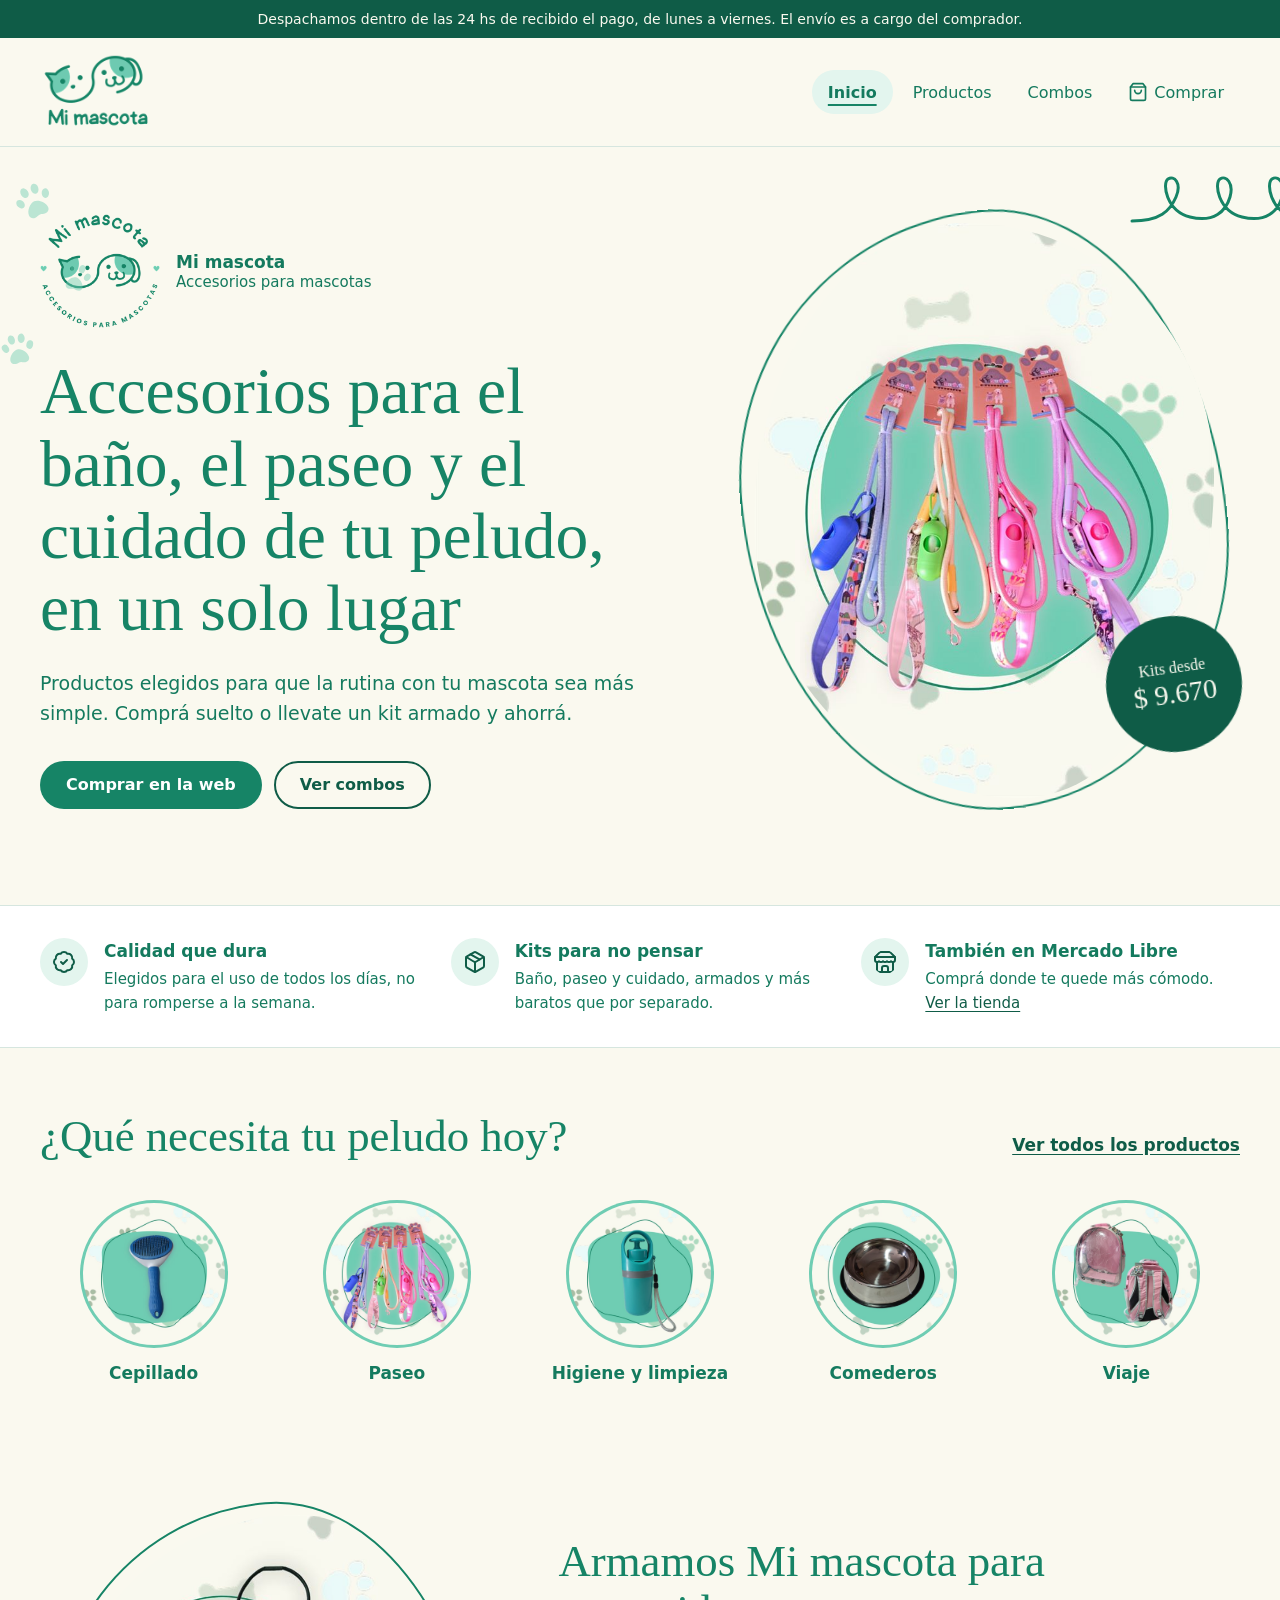
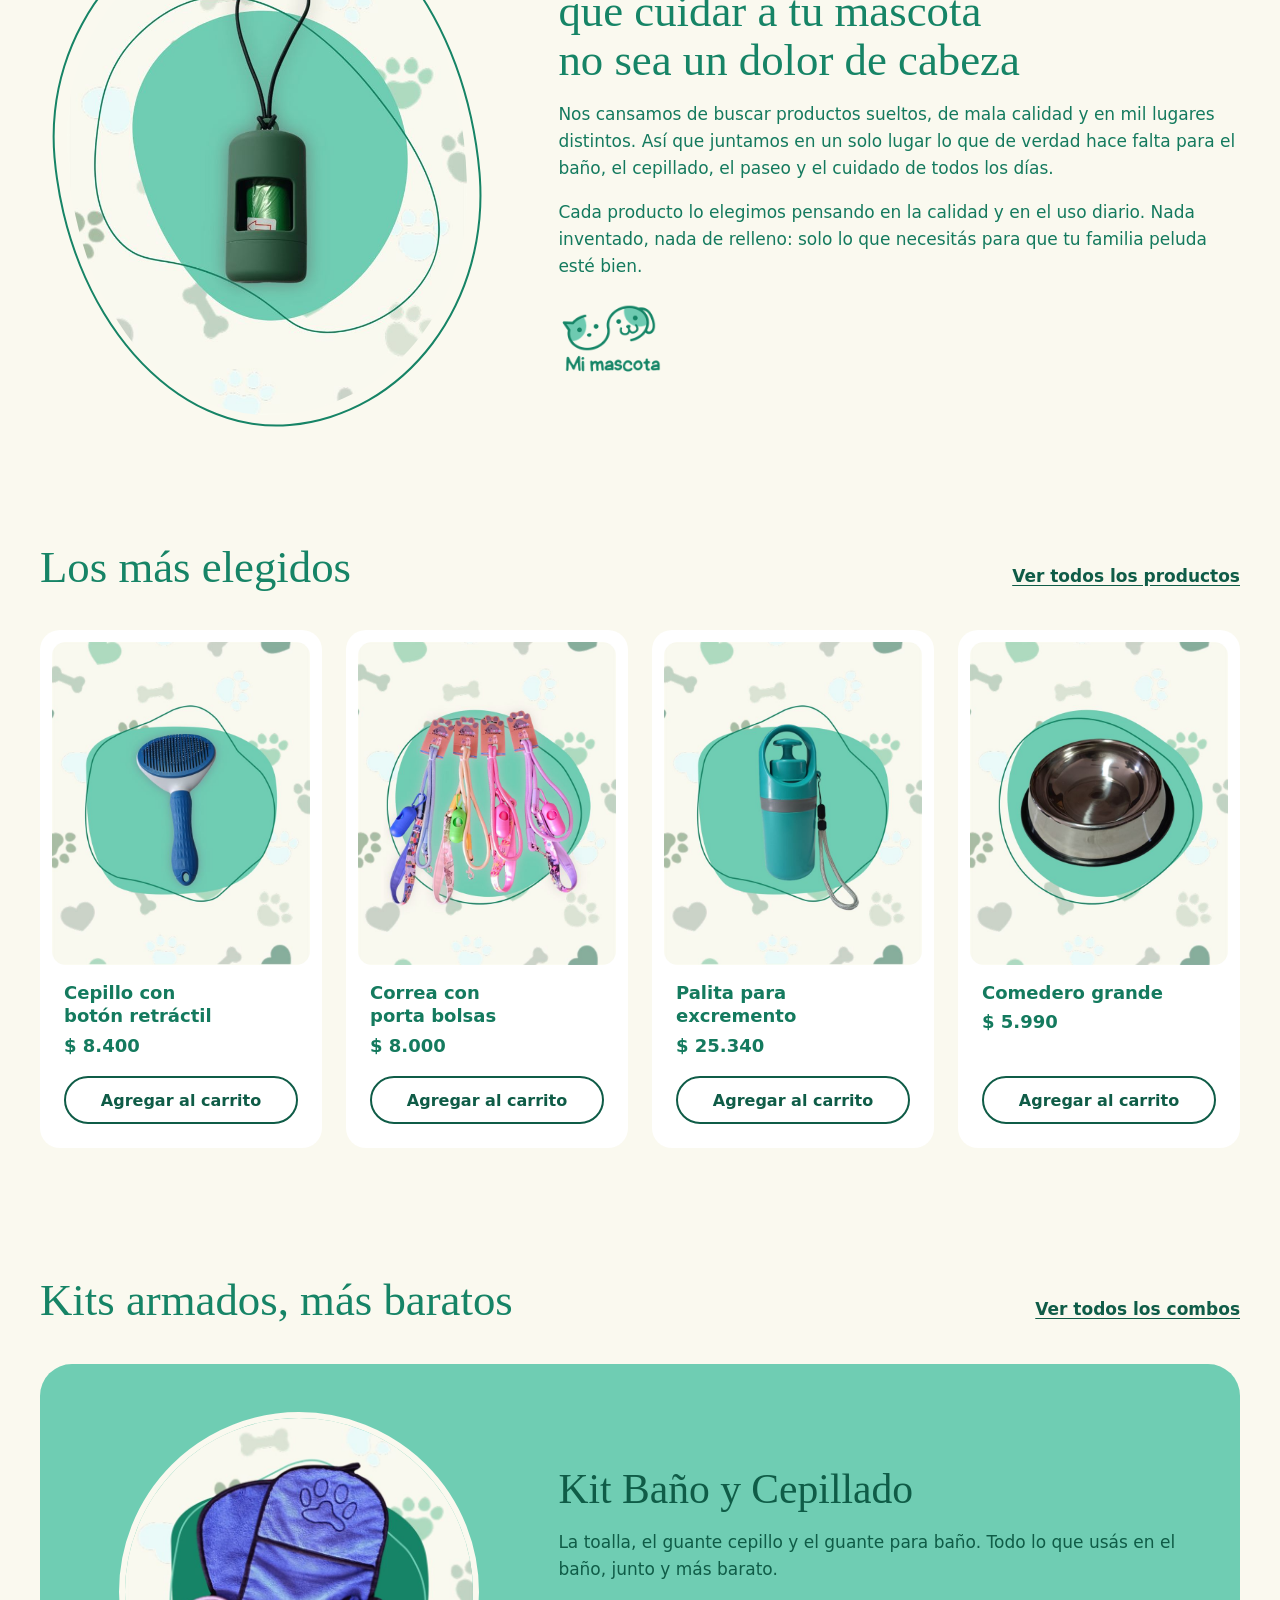
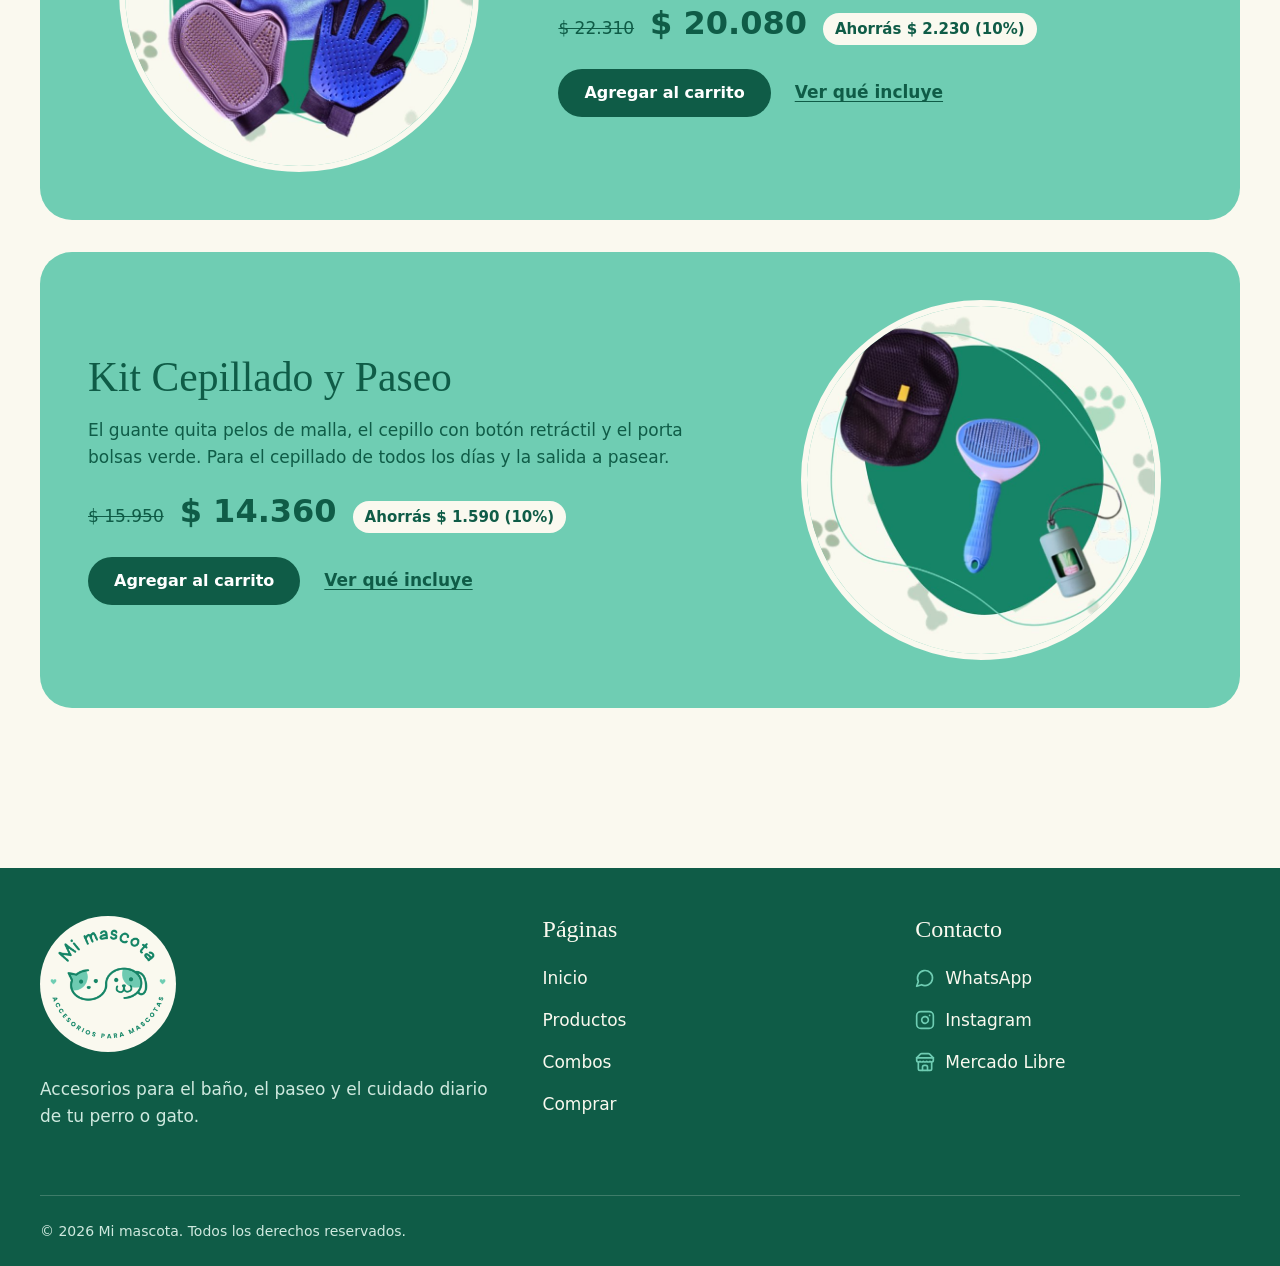
==== commit d0578b82: "Reforzar la seguridad del sitio - Content-Security-Policy en las 4 páginas - Formulario de Comprar: " ====
--- a/index.html
+++ b/index.html
@@ -3,6 +3,7 @@
 <head>
   <meta charset="utf-8">
   <meta name="viewport" content="width=device-width, initial-scale=1">
+  <meta http-equiv="Content-Security-Policy" content="default-src 'self'; script-src 'self'; style-src 'self' 'unsafe-inline' https://fonts.googleapis.com; font-src https://fonts.gstatic.com; img-src 'self' data:; connect-src 'self'; object-src 'none'; base-uri 'self'; form-action 'self'">
   <title>Accesorios para mascotas: baño, paseo y más | Mi mascota</title>
   <meta name="description" content="Accesorios para perros y gatos: cepillos, correas, comederos y kits con 10% de descuento. Comprá por la web y coordinamos por WhatsApp.">
   <meta name="robots" content="index, follow">
@@ -22,7 +23,7 @@
   <link rel="icon" type="image/png" href="img/logo-circular.png">
   <link rel="preconnect" href="https://fonts.googleapis.com">
   <link rel="preconnect" href="https://fonts.gstatic.com" crossorigin>
-  <link rel="stylesheet" href="https://fonts.googleapis.com/css2?family=Patrick+Hand&amp;family=Figtree:wght@400;500;600;700&amp;display=swap">
+  <link rel="stylesheet" href="https://fonts.googleapis.com/css2?family=Patrick+Hand&amp;family=Figtree:wght@400;500;600;700&amp;display=swap" referrerpolicy="no-referrer">
   <link rel="stylesheet" href="css/estilos.min.css">
   <script src="js/datos.js" defer></script>
   <script src="js/carrito.min.js" defer></script>
@@ -155,7 +156,7 @@
           <svg class="icono" aria-hidden="true"><use href="#i-tienda"/></svg>
           <div>
             <strong>También en Mercado Libre</strong>
-            <p>Comprá donde te quede más cómodo. <a href="https://www.mercadolibre.com.ar/" data-link="mercadolibre">Ver la tienda</a></p>
+            <p>Comprá donde te quede más cómodo. <a href="https://www.mercadolibre.com.ar/" data-link="mercadolibre" referrerpolicy="no-referrer">Ver la tienda</a></p>
           </div>
         </li>
       </ul>
@@ -308,9 +309,9 @@
         <div>
           <h2>Contacto</h2>
           <ul>
-            <li><a href="https://wa.me/" data-link="whatsapp"><svg class="icono" aria-hidden="true"><use href="#i-mensaje"/></svg>WhatsApp</a></li>
-            <li><a href="https://www.instagram.com/" data-link="instagram"><svg class="icono" aria-hidden="true"><use href="#i-instagram"/></svg>Instagram</a></li>
-            <li><a href="https://www.mercadolibre.com.ar/" data-link="mercadolibre"><svg class="icono" aria-hidden="true"><use href="#i-tienda"/></svg>Mercado Libre</a></li>
+            <li><a href="https://wa.me/" data-link="whatsapp" referrerpolicy="no-referrer"><svg class="icono" aria-hidden="true"><use href="#i-mensaje"/></svg>WhatsApp</a></li>
+            <li><a href="https://www.instagram.com/" data-link="instagram" referrerpolicy="no-referrer"><svg class="icono" aria-hidden="true"><use href="#i-instagram"/></svg>Instagram</a></li>
+            <li><a href="https://www.mercadolibre.com.ar/" data-link="mercadolibre" referrerpolicy="no-referrer"><svg class="icono" aria-hidden="true"><use href="#i-tienda"/></svg>Mercado Libre</a></li>
           </ul>
         </div>
       </div>
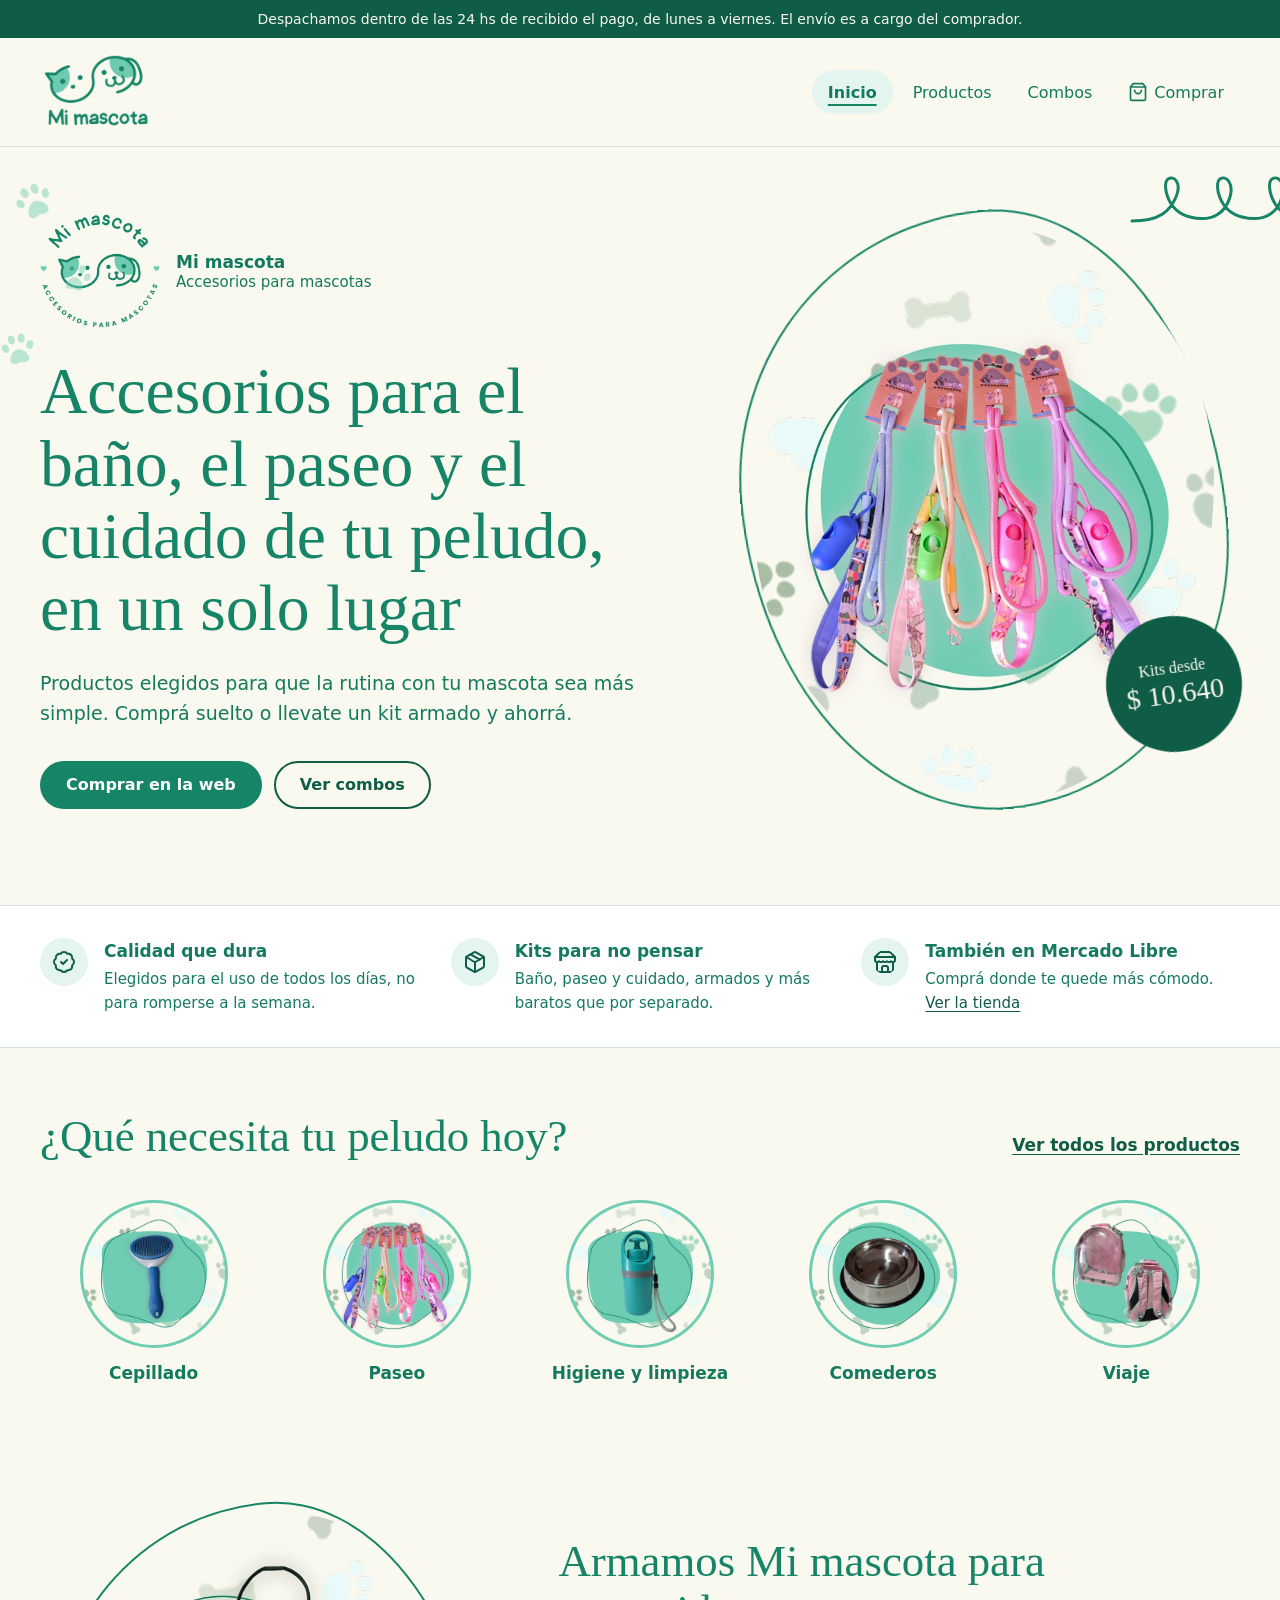
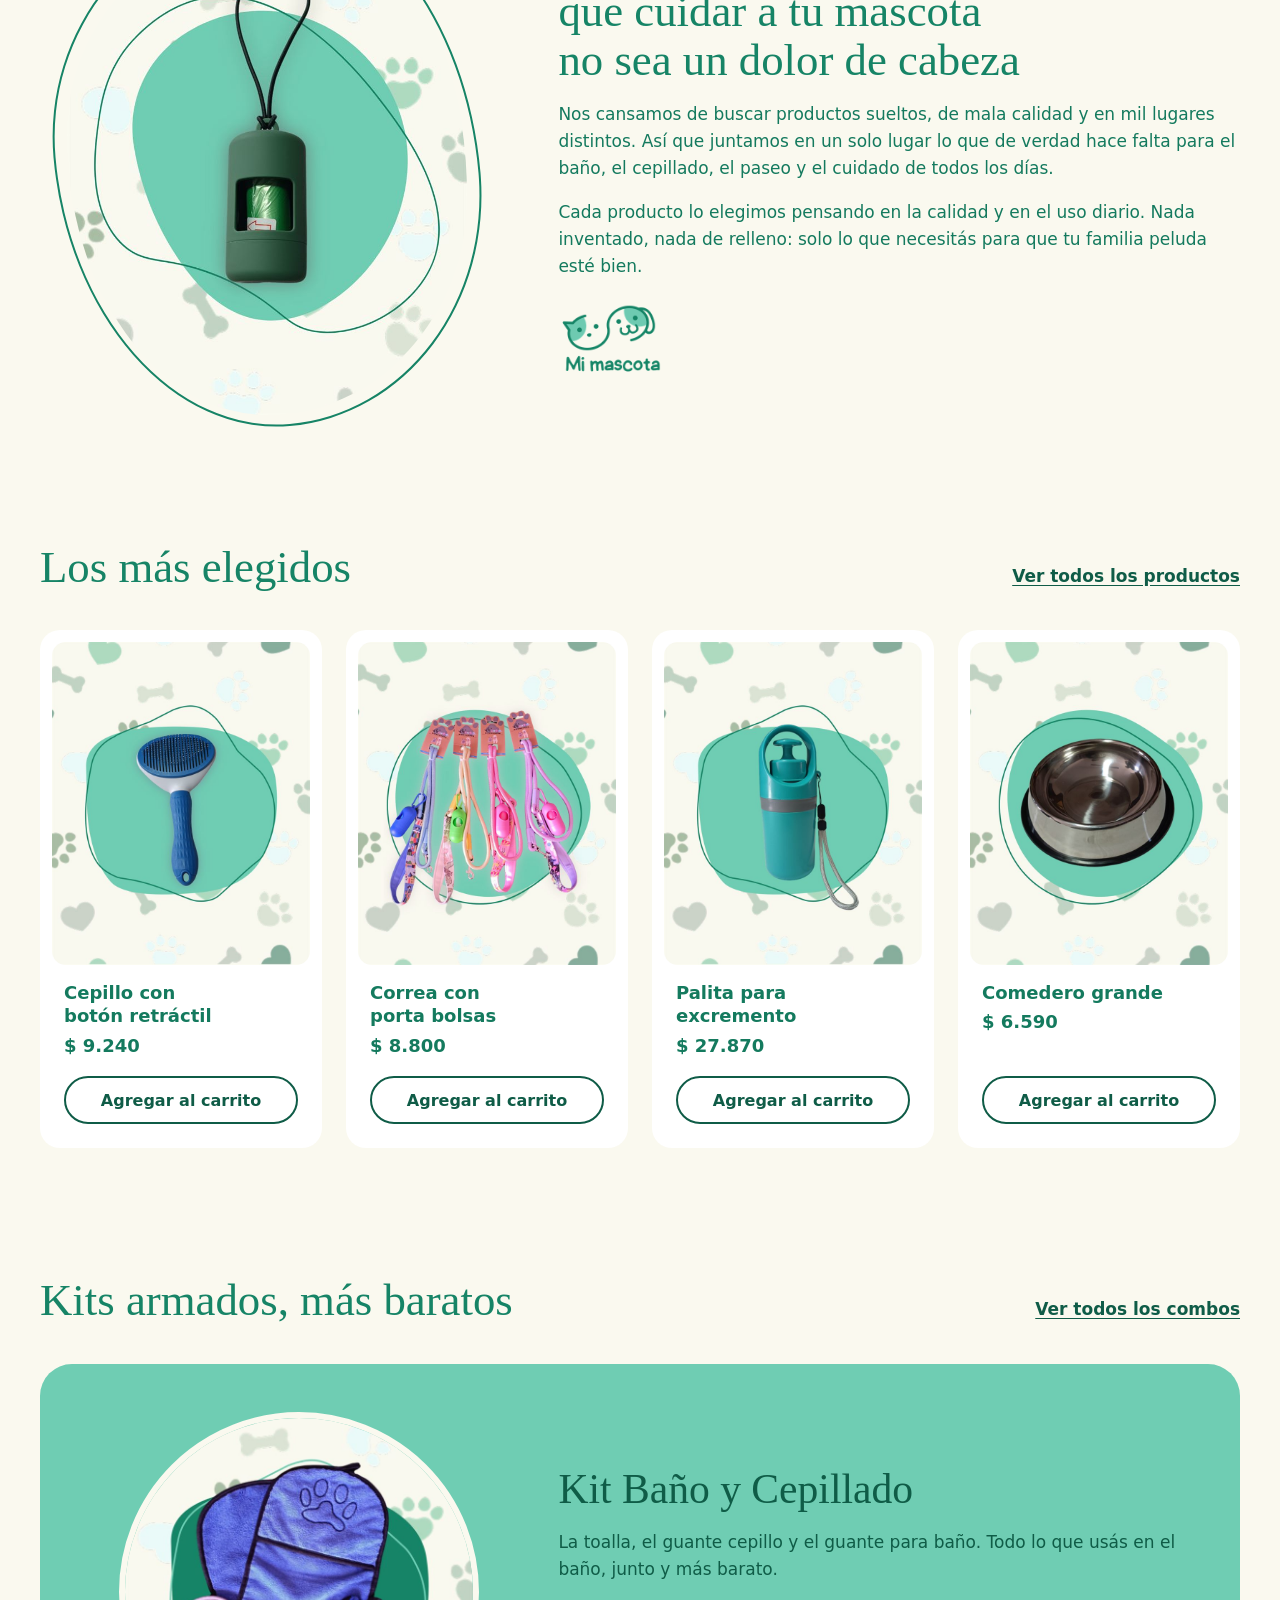
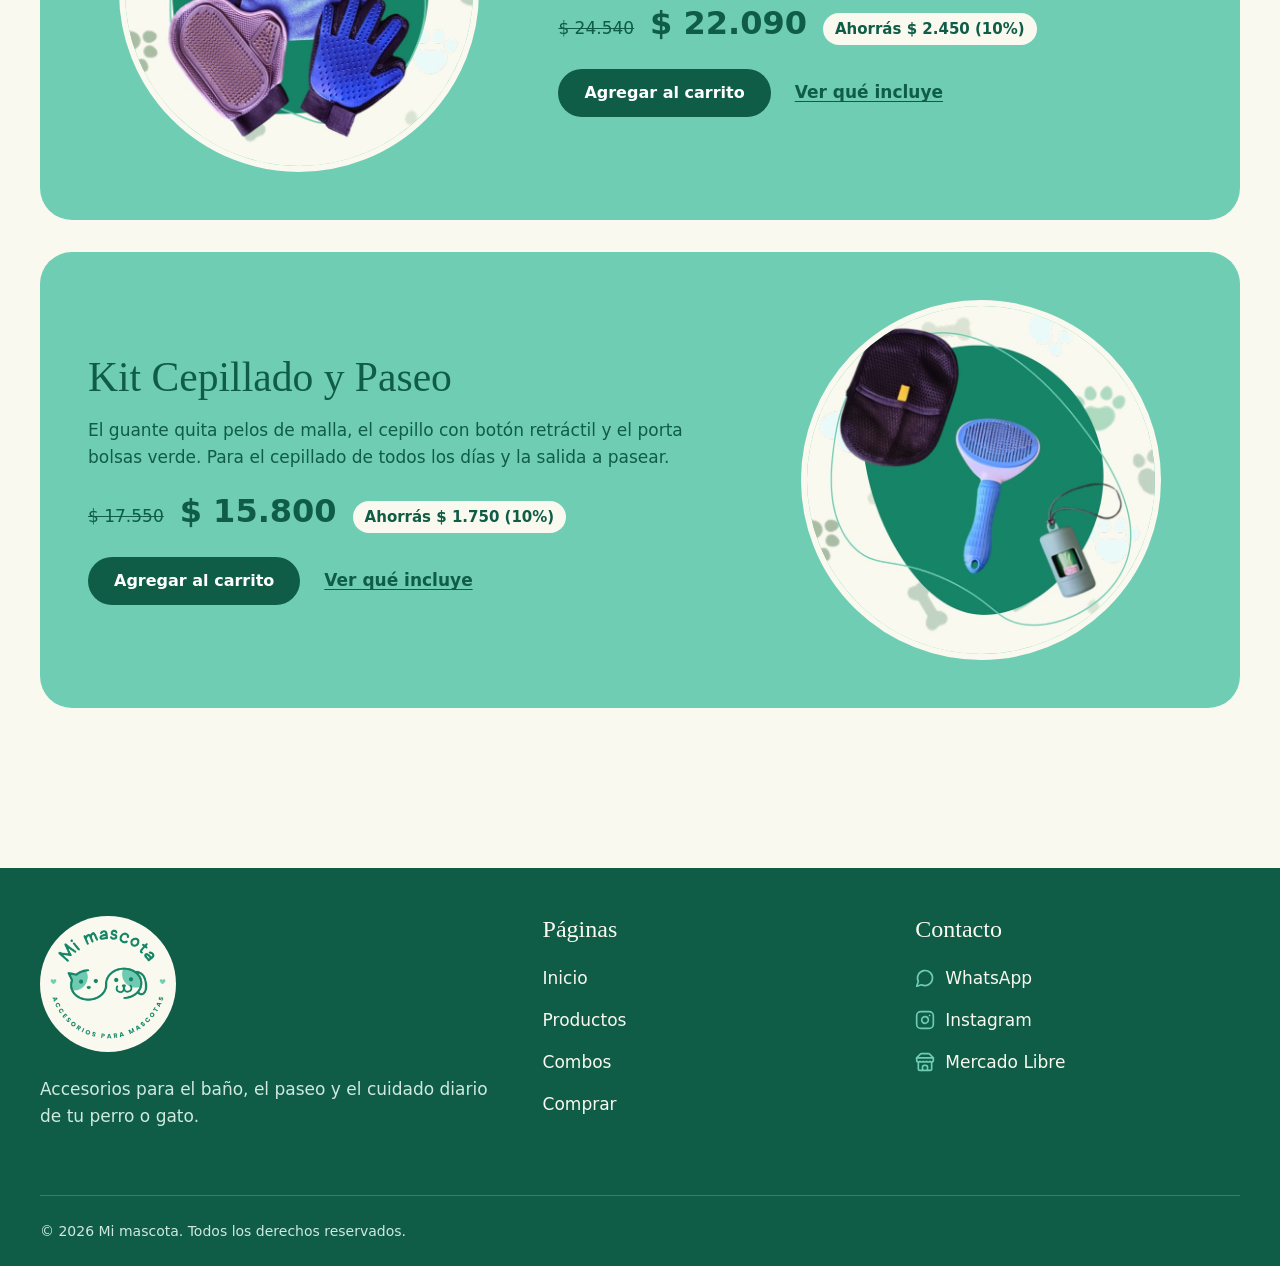
==== commit d892a270: "Subir los precios un 10% - Productos: precio anterior más 10%, redondeado a $10 - Kits recalculados " ====
--- a/index.html
+++ b/index.html
@@ -206,7 +206,7 @@
             <article class="tarjeta" data-item>
               <img src="img/cepillo-retractil.jpg" width="720" height="900" loading="lazy" alt="Cepillo azul con cerdas finas y botón retráctil">
               <h3><a href="productos.html#cepillo">Cepillo con botón retráctil</a></h3>
-              <p class="precio" data-precio="cepillo">$ 8.400</p>
+              <p class="precio" data-precio="cepillo">$ 9.240</p>
               <button class="boton boton--secundario" type="button" data-agregar="cepillo">Agregar al carrito</button>
             </article>
           </li>
@@ -214,7 +214,7 @@
             <article class="tarjeta" data-item>
               <img src="img/correa-porta-bolsas.jpg" width="720" height="900" loading="lazy" alt="Correas en varios colores con porta bolsas">
               <h3><a href="productos.html#correa">Correa con porta bolsas</a></h3>
-              <p class="precio" data-precio="correa">$ 8.000</p>
+              <p class="precio" data-precio="correa">$ 8.800</p>
               <button class="boton boton--secundario" type="button" data-agregar="correa">Agregar al carrito</button>
             </article>
           </li>
@@ -222,7 +222,7 @@
             <article class="tarjeta" data-item>
               <img src="img/palita.jpg" width="720" height="900" loading="lazy" alt="Palita para excremento turquesa con cordón">
               <h3><a href="productos.html#palita">Palita para excremento</a></h3>
-              <p class="precio" data-precio="palita">$ 25.340</p>
+              <p class="precio" data-precio="palita">$ 27.870</p>
               <button class="boton boton--secundario" type="button" data-agregar="palita">Agregar al carrito</button>
             </article>
           </li>
@@ -230,7 +230,7 @@
             <article class="tarjeta" data-item>
               <img src="img/comedero-grande.jpg" width="720" height="900" loading="lazy" alt="Comedero grande de acero inoxidable">
               <h3><a href="productos.html#comedero-grande">Comedero grande</a></h3>
-              <p class="precio" data-precio="comedero-grande">$ 5.990</p>
+              <p class="precio" data-precio="comedero-grande">$ 6.590</p>
               <button class="boton boton--secundario" type="button" data-agregar="comedero-grande">Agregar al carrito</button>
             </article>
           </li>
@@ -253,9 +253,9 @@
                 <h3 id="t-kit-bano">Kit Baño y Cepillado</h3>
                 <p>La toalla, el guante cepillo y el guante para baño. Todo lo que usás en el baño, junto y más barato.</p>
                 <p class="banda__precios">
-                  <span><span class="sr-only">Por separado: </span><del data-precio-separado="kit-bano">$ 22.310</del></span>
-                  <span class="precio" data-precio="kit-bano">$ 20.080</span>
-                  <span class="ahorro" data-ahorro="kit-bano">Ahorrás $ 2.230 (10%)</span>
+                  <span><span class="sr-only">Por separado: </span><del data-precio-separado="kit-bano">$ 24.540</del></span>
+                  <span class="precio" data-precio="kit-bano">$ 22.090</span>
+                  <span class="ahorro" data-ahorro="kit-bano">Ahorrás $ 2.450 (10%)</span>
                 </p>
                 <div class="banda__acciones">
                   <button class="boton boton--oscuro" type="button" data-agregar="kit-bano">Agregar al carrito</button>
@@ -272,9 +272,9 @@
                 <h3 id="t-kit-cepillado-paseo">Kit Cepillado y Paseo</h3>
                 <p>El guante quita pelos de malla, el cepillo con botón retráctil y el porta bolsas verde. Para el cepillado de todos los días y la salida a pasear.</p>
                 <p class="banda__precios">
-                  <span><span class="sr-only">Por separado: </span><del data-precio-separado="kit-cepillado-paseo">$ 15.950</del></span>
-                  <span class="precio" data-precio="kit-cepillado-paseo">$ 14.360</span>
-                  <span class="ahorro" data-ahorro="kit-cepillado-paseo">Ahorrás $ 1.590 (10%)</span>
+                  <span><span class="sr-only">Por separado: </span><del data-precio-separado="kit-cepillado-paseo">$ 17.550</del></span>
+                  <span class="precio" data-precio="kit-cepillado-paseo">$ 15.800</span>
+                  <span class="ahorro" data-ahorro="kit-cepillado-paseo">Ahorrás $ 1.750 (10%)</span>
                 </p>
                 <div class="banda__acciones">
                   <button class="boton boton--oscuro" type="button" data-agregar="kit-cepillado-paseo">Agregar al carrito</button>
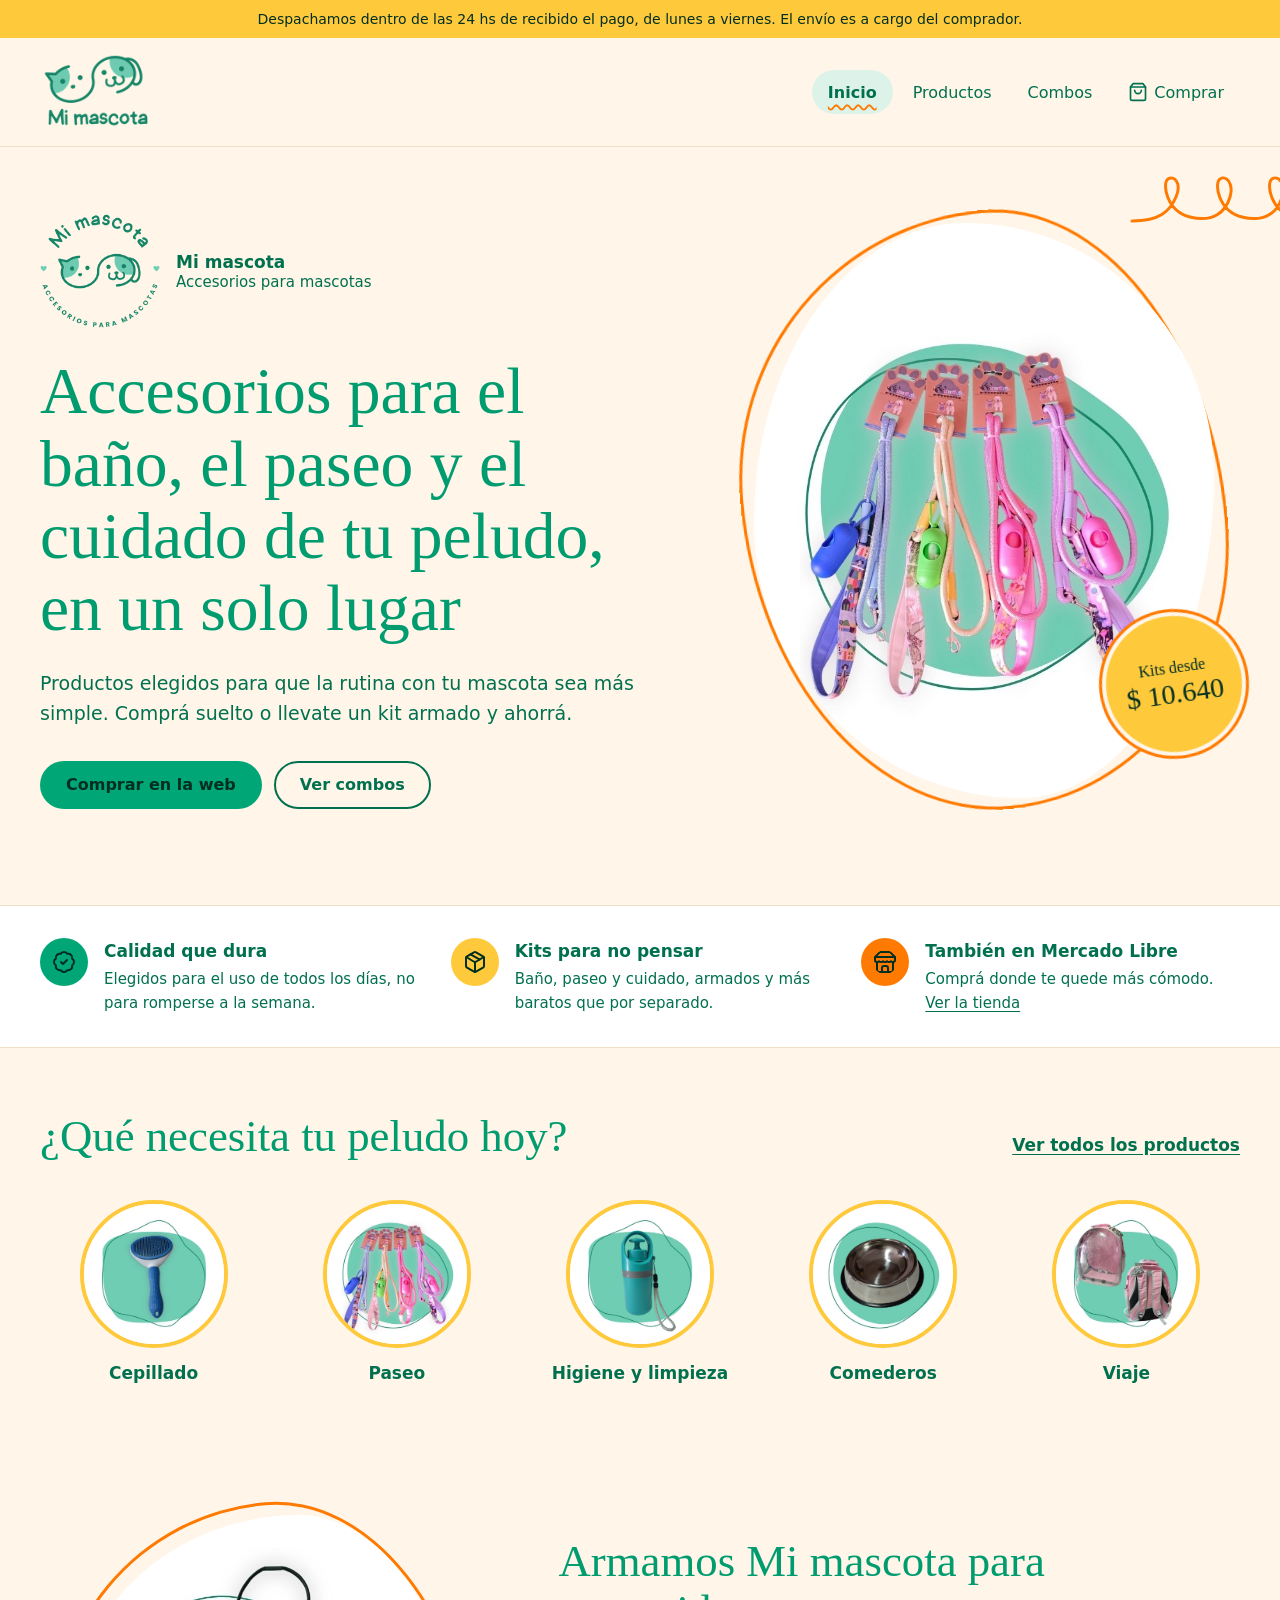
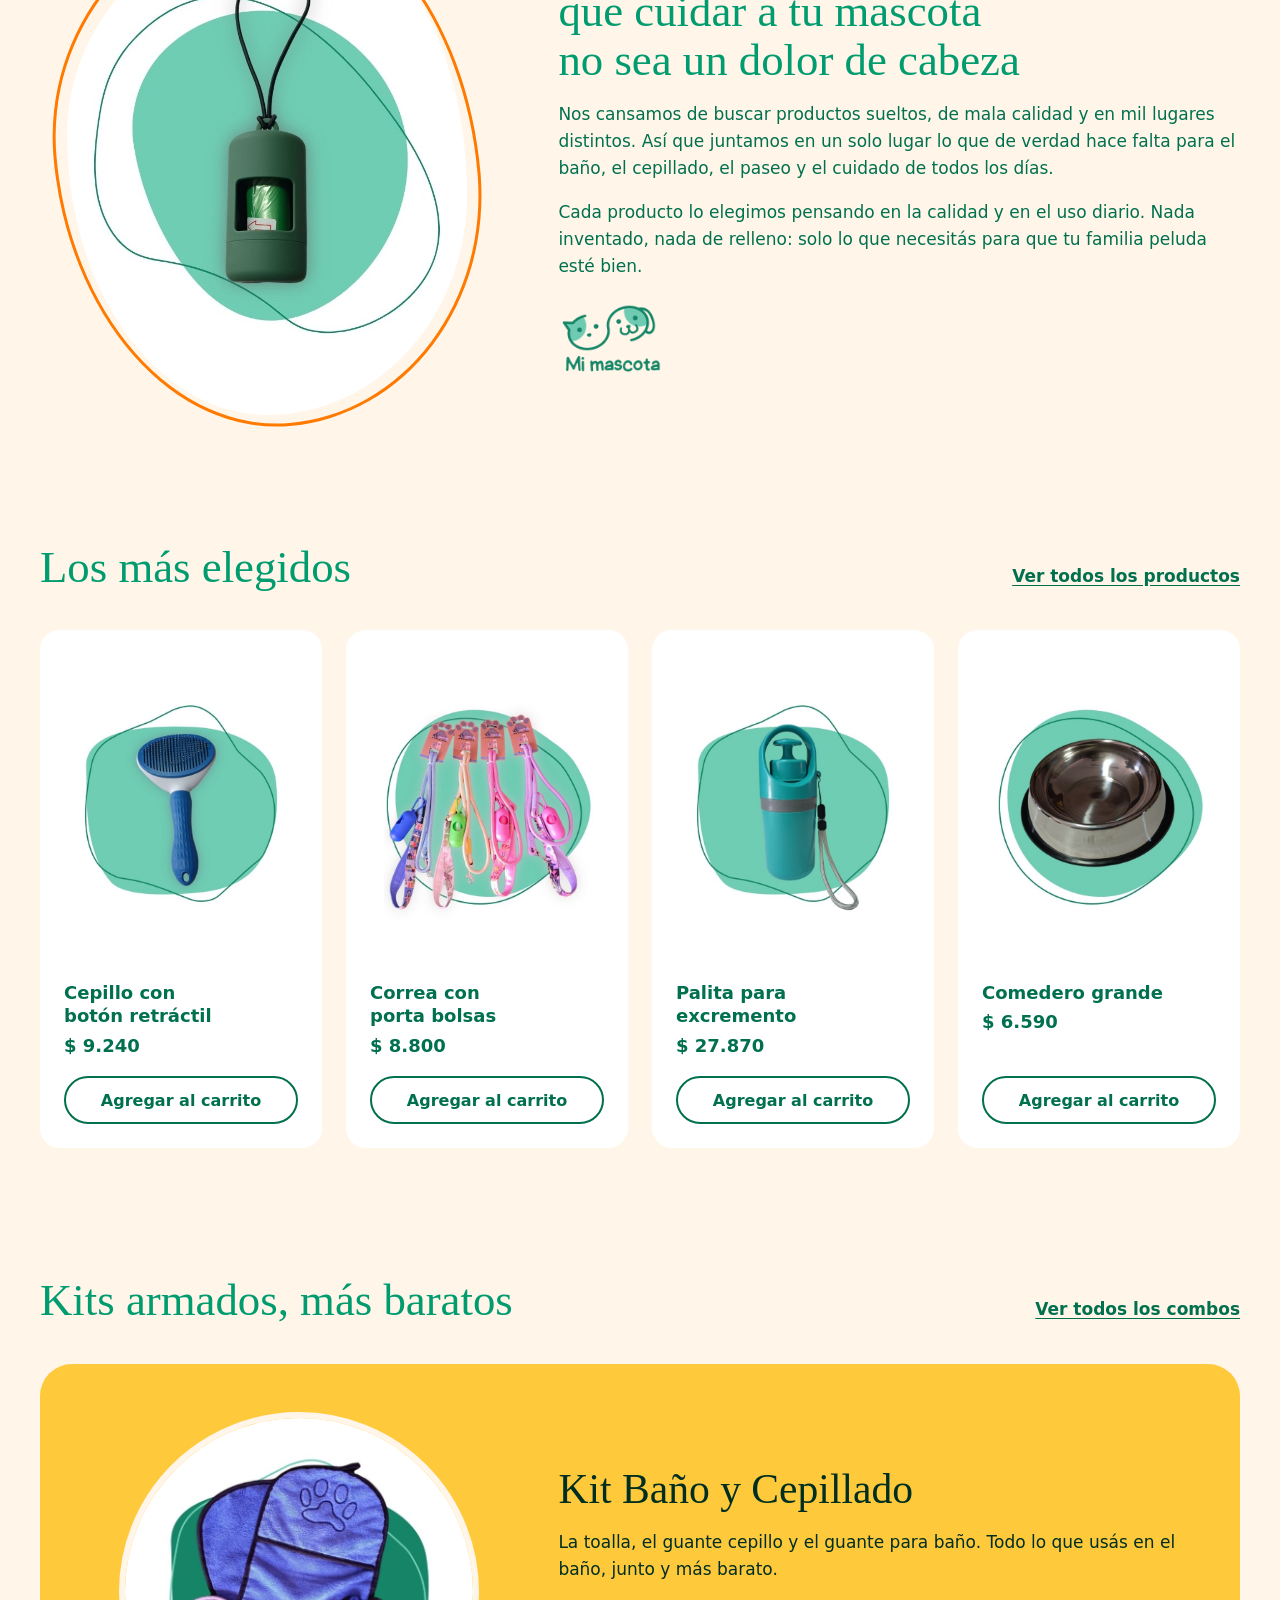
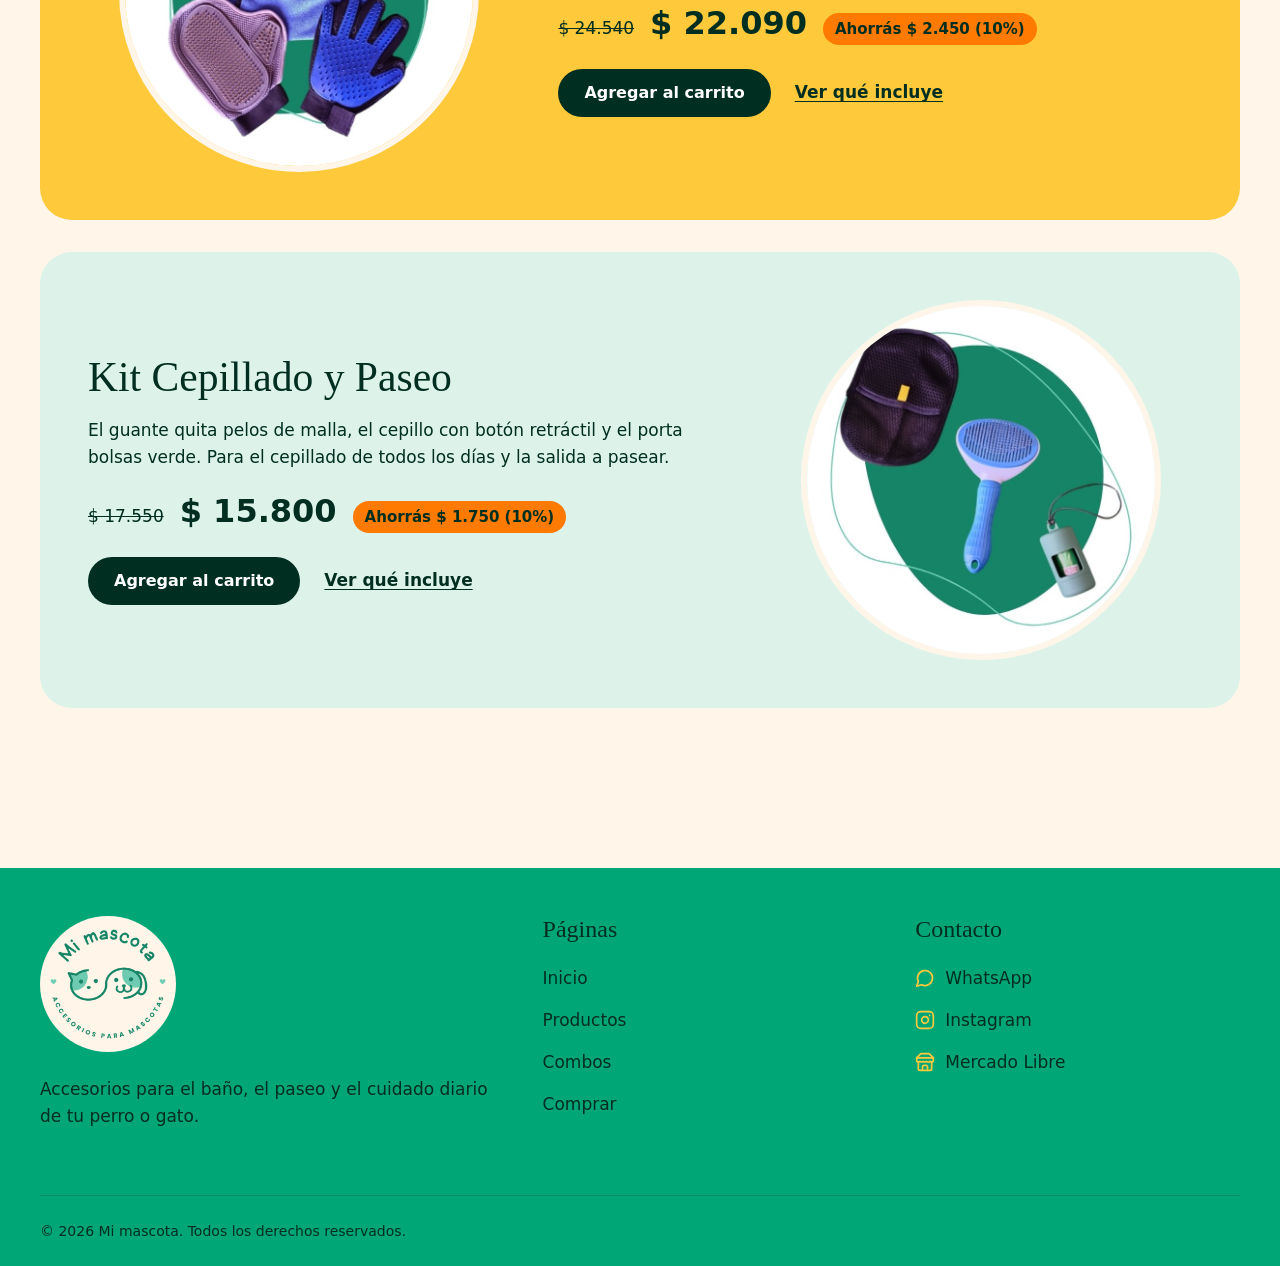
==== commit d2622eab: "Cambiar la paleta de colores y las fotos de productos" ====
--- a/index.html
+++ b/index.html
@@ -19,7 +19,7 @@
   <meta property="og:image:height" content="630">
   <meta property="og:image:alt" content="Logo de Mi mascota y el Kit Baño y Cepillado">
   <meta name="twitter:card" content="summary_large_image">
-  <meta name="theme-color" content="#faf9ef">
+  <meta name="theme-color" content="#fff6e9">
   <link rel="icon" type="image/png" href="img/logo-circular.png">
   <link rel="preconnect" href="https://fonts.googleapis.com">
   <link rel="preconnect" href="https://fonts.gstatic.com" crossorigin>
--- a/css/estilos.min.css
+++ b/css/estilos.min.css
@@ -1,2 +1,2 @@
 /* Archivo generado: editá css/estilos.css y corré herramientas/minificar.ps1 */
-:root{--menta:#6fcdb3;--menta-suave:#e3f5ee;--verde:#168466;--verde-hondo:#0f5c47;--verde-noche:#0b4637;--crema:#faf9ef;--blanco:#ffffff;--tinta:#147a5e;--tinta-suave:#147a5e;--titulos:#168466;--borde:#d6e6df;--borde-campo:#6b837c;--error:#b3261e;--fuente-titulos:"Patrick Hand","Segoe Print","Comic Sans MS",cursive;--fuente-texto:"Figtree",system-ui,-apple-system,"Segoe UI",sans-serif;--e-1:4px;--e-2:8px;--e-3:16px;--e-4:24px;--e-5:32px;--e-6:48px;--e-7:64px;--e-8:96px;--margen:clamp(16px,4vw,32px);--ancho:1200px;--radio-s:12px;--radio-m:20px;--radio-l:32px;--sombra:0 1px 2px rgba(29,58,51,0.06),0 10px 28px rgba(29,58,51,0.08)}*,*::before,*::after{box-sizing:border-box}html{color-scheme:light;-webkit-text-size-adjust:100%;scroll-padding-top:var(--e-3)}body{margin:0;background:var(--crema);color:var(--tinta);font:400 1.0625rem/1.6 var(--fuente-texto);-webkit-tap-highlight-color:rgba(111,205,179,0.3)}h1,h2,h3{margin:0 0 var(--e-3);color:var(--titulos);font-family:var(--fuente-titulos);font-weight:400;line-height:1.1;letter-spacing:0;text-wrap:balance}h1{font-size:clamp(2.6rem,1.8rem + 3.4vw,4.1rem)}h2{font-size:clamp(2rem,1.65rem + 1.5vw,2.8rem)}h3{font-size:1.75rem}p{margin:0 0 var(--e-3);max-width:65ch;text-wrap:pretty}a{color:var(--verde-hondo);text-underline-offset:3px}a:hover{color:var(--verde-noche)}img{display:block;max-width:100%;height:auto}ul{margin:0;padding:0}:focus-visible{outline:3px solid var(--verde-hondo);outline-offset:3px}[hidden]{display:none !important}.sr-only{position:absolute;width:1px;height:1px;padding:0;margin:-1px;overflow:hidden;clip:rect(0,0,0,0);white-space:nowrap;border:0}.contenedor{width:min(var(--ancho),100% - 2 * var(--margen));margin-inline:auto}.icono{width:24px;height:24px;flex-shrink:0}.saltar{position:absolute;left:var(--e-3);top:-100px;z-index:100;padding:var(--e-2) var(--e-3);background:var(--verde-hondo);color:var(--blanco);border-radius:var(--radio-s);font-weight:600}.saltar:focus{top:var(--e-3);color:var(--blanco)}.precio{font-variant-numeric:tabular-nums;font-weight:700}.boton{display:inline-flex;align-items:center;justify-content:center;gap:var(--e-2);min-height:48px;padding:12px 24px;border:2px solid transparent;border-radius:999px;font:600 1rem/1.2 var(--fuente-texto);text-align:center;text-decoration:none;cursor:pointer;touch-action:manipulation;transition:background-color 0.15s ease,color 0.15s ease,border-color 0.15s ease,transform 0.1s ease}.boton:active{transform:scale(0.98)}.boton--primario{background:var(--verde);color:var(--blanco)}.boton--primario:hover{background:var(--verde-hondo);color:var(--blanco)}.boton--oscuro{background:var(--verde-hondo);color:var(--blanco)}.boton--oscuro:hover{background:var(--verde-noche);color:var(--blanco)}.boton--secundario{background:transparent;border-color:var(--verde-hondo);color:var(--verde-hondo)}.boton--secundario:hover{background:var(--menta-suave);color:var(--verde-noche)}.boton--agregado,.boton--agregado:hover{background:var(--verde-hondo);border-color:var(--verde-hondo);color:var(--blanco)}.barra-aviso{margin:0;max-width:none;padding:var(--e-2) var(--margen);background:var(--verde-hondo);color:var(--crema);font-size:0.875rem;text-align:center}.cabecera{position:relative;z-index:20;background:var(--crema);border-bottom:1px solid var(--borde)}.cabecera__fila{display:flex;flex-wrap:wrap;align-items:center;justify-content:space-between;gap:var(--e-2) var(--e-4);padding-block:var(--e-3) var(--e-2)}.logo{display:inline-flex;align-items:center;gap:var(--e-2);min-height:44px;color:var(--tinta);font-family:var(--fuente-titulos);font-size:1.625rem;font-weight:650;letter-spacing:-0.01em;text-decoration:none}.logo:hover{color:var(--tinta)}.logo img{width:auto;height:60px}@media (min-width:720px){.logo img{height:76px}}.nav{width:100%}.nav ul{display:flex;justify-content:space-between;list-style:none}.nav a{position:relative;display:inline-flex;align-items:center;gap:6px;min-height:44px;padding:0 10px;border-radius:999px;color:var(--tinta);font-size:0.9375rem;font-weight:500;text-decoration:none;transition:background-color 0.15s ease}.nav a:hover{background:var(--menta-suave);color:var(--tinta)}.nav a[aria-current="page"]{background:var(--menta-suave);font-weight:700;text-decoration:underline 2px var(--verde);text-underline-offset:6px}.nav .icono{width:20px;height:20px}.contador{display:inline-grid;place-items:center;min-width:22px;height:22px;padding:0 6px;border-radius:999px;background:var(--verde-hondo);color:var(--blanco);font-size:0.8125rem;font-weight:700;font-variant-numeric:tabular-nums;line-height:1}.contador[hidden]{display:none}@media (min-width:720px){.cabecera__fila{flex-wrap:nowrap;padding-block:var(--e-3)}.nav{width:auto}.nav ul{gap:var(--e-1)}.nav a{padding:0 16px;font-size:1rem}}@media (min-width:900px){html{scroll-padding-top:128px}.cabecera{position:sticky;top:0}}.aviso{position:fixed;left:50%;bottom:var(--e-4);z-index:50;display:flex;align-items:center;gap:var(--e-3);width:max-content;max-width:calc(100% - 2 * var(--margen));padding:12px 12px 12px 20px;border-radius:999px;background:var(--verde-hondo);color:var(--crema);box-shadow:var(--sombra);opacity:0;visibility:hidden;transform:translate(-50%,16px);transition:opacity 0.2s ease,transform 0.2s ease,visibility 0s linear 0.2s}.aviso--visible{opacity:1;visibility:visible;transform:translate(-50%,0);transition-delay:0s}.aviso p{margin:0;font-size:0.9375rem}.aviso a{display:inline-flex;align-items:center;min-height:40px;padding:0 16px;border-radius:999px;background:var(--menta);color:var(--verde-hondo);font-weight:700;text-decoration:none;white-space:nowrap}.aviso a:focus-visible{outline-color:var(--crema)}.seccion{padding-block:var(--e-7)}.seccion__encabezado{display:flex;flex-wrap:wrap;align-items:baseline;justify-content:space-between;gap:var(--e-2) var(--e-4);margin-bottom:var(--e-5)}.seccion__encabezado h2{margin:0}.seccion__encabezado a{display:inline-flex;align-items:center;min-height:44px;font-weight:600}.intro{color:var(--tinta-suave);font-size:1.1875rem}.cabecera-pagina{padding-block:var(--e-6) var(--e-4)}.cabecera-pagina p{margin-bottom:0}.blob{position:relative;isolation:isolate}.blob__marco{overflow:hidden;aspect-ratio:4 / 5;border-radius:46% 54% 42% 58% / 52% 44% 56% 48%;background:var(--menta)}.blob__marco img{width:100%;height:100%;object-fit:cover}.blob::before{content:"";position:absolute;inset:-12px;z-index:-1;border:2px solid var(--verde);border-radius:55% 45% 50% 50% / 45% 55% 45% 55%;transform:rotate(-5deg);pointer-events:none}.huellas{position:absolute;color:var(--menta);opacity:0.45;pointer-events:none}.huellas .icono{position:absolute}.hero{position:relative;overflow:hidden;padding-block:var(--e-6) var(--e-7)}.hero__grilla{display:grid;gap:var(--e-6);align-items:center}.hero__quien{display:flex;align-items:center;gap:12px;margin-bottom:var(--e-4)}.hero__quien img{width:96px;height:96px;flex-shrink:0}@media (min-width:900px){.hero__quien img{width:120px;height:120px}}.hero__quien{gap:var(--e-3)}.hero__quien strong{display:block;font-size:1.0625rem;line-height:1.3}.hero__quien span{display:block;color:var(--tinta-suave);font-size:0.9375rem;line-height:1.3}.hero h1{margin-bottom:var(--e-4)}.hero__texto > p:not(.hero__quien){color:var(--tinta-suave);font-size:1.1875rem}.hero__acciones{display:flex;flex-wrap:wrap;gap:12px;margin-top:var(--e-5)}.hero__visual{position:relative;width:min(100%,460px);margin-inline:auto}.hero__sello{position:absolute;right:-4px;bottom:8%;display:grid;place-content:center;width:118px;height:118px;margin:0;border-radius:50%;background:var(--verde-hondo);color:var(--crema);font-family:var(--fuente-titulos);font-size:0.9375rem;line-height:1.2;text-align:center;transform:rotate(-8deg)}.hero__sello strong{display:block;font-weight:400;font-size:1.5rem;font-variant-numeric:tabular-nums}.garabato{position:absolute;top:24px;right:-40px;width:190px;color:var(--verde);pointer-events:none}@media (max-width:1279px){.hero .huellas,.garabato{display:none}}@media (min-width:900px){.hero{padding-block:var(--e-7) var(--e-8)}.hero__grilla{grid-template-columns:minmax(0,1.1fr) minmax(0,0.9fr);gap:var(--e-7)}.hero__sello{right:-28px;width:136px;height:136px;font-size:1rem}.hero__sello strong{font-size:1.75rem}}@media (prefers-reduced-motion:no-preference){.hero__visual .blob__marco{animation:aparecer-blob 0.7s cubic-bezier(0.2,0.8,0.2,1) both}.hero__visual .blob::before{animation:girar-contorno 0.9s cubic-bezier(0.2,0.8,0.2,1) both}.hero__sello{animation:sello 0.5s 0.45s cubic-bezier(0.3,1.4,0.5,1) both}}@keyframes aparecer-blob{from{opacity:0;transform:scale(0.94)}to{opacity:1;transform:scale(1)}}@keyframes girar-contorno{from{opacity:0;transform:rotate(-16deg)}to{opacity:1;transform:rotate(-5deg)}}@keyframes sello{from{opacity:0;transform:rotate(-20deg) scale(0.6)}to{opacity:1;transform:rotate(-8deg) scale(1)}}.confianza{background:var(--blanco);border-block:1px solid var(--borde)}.confianza ul{display:grid;gap:var(--e-4);padding-block:var(--e-5);list-style:none}.confianza li{display:flex;align-items:flex-start;gap:var(--e-3)}.confianza .icono{width:48px;height:48px;padding:12px;border-radius:50%;background:var(--menta-suave);color:var(--verde-hondo)}.confianza strong{display:block;margin-bottom:2px}.confianza p{margin:0;color:var(--tinta-suave);font-size:0.9375rem}@media (min-width:800px){.confianza ul{grid-template-columns:repeat(3,1fr);gap:var(--e-5)}}.categorias{display:grid;grid-template-columns:repeat(auto-fit,minmax(96px,1fr));gap:var(--e-4) var(--e-3);list-style:none}.categorias a{display:grid;justify-items:center;gap:12px;color:var(--tinta);font-weight:600;text-align:center;text-decoration:none}.categorias img{width:min(100%,148px);aspect-ratio:1;border:3px solid transparent;border-radius:50%;object-fit:cover;background:var(--menta);transition:border-color 0.15s ease}.categorias a:hover img{border-color:var(--verde)}.categorias a:hover span{text-decoration:underline 2px var(--verde);text-underline-offset:4px}.nosotros{display:grid;gap:var(--e-6);align-items:center}.nosotros .blob{width:min(100%,400px);margin-inline:auto}.nosotros .blob__marco{border-radius:58% 42% 50% 50% / 44% 56% 44% 56%}.firma{margin-top:var(--e-4);color:var(--tinta-suave)}.firma img{width:auto;height:72px}.firma strong{display:block;color:var(--tinta);font-family:var(--fuente-titulos);font-size:1.375rem;font-weight:400}@media (min-width:900px){.nosotros{grid-template-columns:minmax(0,0.8fr) minmax(0,1.2fr);gap:var(--e-7)}}.grilla-productos{display:grid;grid-template-columns:repeat(auto-fill,minmax(min(100%,240px),1fr));gap:var(--e-4);list-style:none}.tarjeta{display:flex;flex-direction:column;height:100%;padding:12px 12px var(--e-4);border-radius:var(--radio-m);background:var(--blanco)}.tarjeta img{width:100%;aspect-ratio:4 / 5;object-fit:cover;border-radius:14px}.tarjeta h3{margin:var(--e-3) 12px var(--e-1);font-family:var(--fuente-texto);font-size:1.125rem;font-weight:600;letter-spacing:0;line-height:1.3}.tarjeta h3 a{color:var(--tinta);text-decoration:none}.tarjeta h3 a:hover{text-decoration:underline 2px var(--verde)}.tarjeta .precio{margin:0 12px var(--e-3);font-size:1.125rem}.tarjeta .boton{margin:auto 12px 0}.banda{display:grid;color:var(--verde-hondo);gap:var(--e-5);align-items:center;padding:var(--e-5) var(--e-4);border-radius:var(--radio-l);background:var(--menta)}.banda img{width:min(100%,360px);margin-inline:auto;aspect-ratio:1;object-fit:cover;border:6px solid var(--crema);border-radius:50%}.banda h2,.banda h3{color:inherit}.banda h3{font-size:clamp(2rem,1.65rem + 1.5vw,2.6rem)}.kits-home{display:grid;gap:var(--e-5);list-style:none}.banda p{color:var(--verde-hondo)}.banda__precios{display:flex;flex-wrap:wrap;align-items:baseline;gap:var(--e-2) var(--e-3);margin-block:var(--e-4)}.banda__precios del{color:var(--verde-hondo);font-variant-numeric:tabular-nums}.banda__precios .precio{font-size:2rem;line-height:1}.ahorro{display:inline-block;padding:4px 12px;border-radius:999px;background:var(--crema);color:var(--verde-hondo);font-size:0.9375rem;font-weight:700;font-variant-numeric:tabular-nums}.banda__acciones{display:flex;flex-wrap:wrap;align-items:center;gap:var(--e-3) var(--e-4)}.banda__acciones a:not(.boton){display:inline-flex;align-items:center;min-height:44px;color:var(--verde-hondo);font-weight:600}@media (min-width:800px){.banda{grid-template-columns:minmax(0,0.8fr) minmax(0,1.2fr);gap:var(--e-6);padding:var(--e-6)}.kits-home > li:nth-child(even) .banda{grid-template-columns:minmax(0,1.2fr) minmax(0,0.8fr)}.kits-home > li:nth-child(even) .banda img{order:1}}.chips{display:flex;flex-wrap:wrap;gap:var(--e-2);margin-top:var(--e-4);list-style:none}.chips a{display:inline-flex;align-items:center;min-height:44px;padding:0 18px;border:1.5px solid var(--borde);border-radius:999px;background:var(--blanco);color:var(--tinta);font-weight:600;text-decoration:none;transition:border-color 0.15s ease,background-color 0.15s ease}.chips a:hover{border-color:var(--verde);background:var(--menta-suave);color:var(--tinta)}.categoria{padding-top:var(--e-6)}.categoria > h2{display:flex;align-items:center;gap:12px;margin-bottom:var(--e-2)}.categoria > h2 .icono{width:30px;height:30px;color:var(--menta)}.producto{display:grid;gap:var(--e-4) var(--e-6);padding-block:var(--e-5);border-bottom:1px solid var(--borde)}.producto:last-child{border-bottom:0}.producto__foto img{width:100%;max-width:420px;aspect-ratio:4 / 5;object-fit:cover;border-radius:28px}.producto h3{font-size:clamp(1.85rem,1.55rem + 0.9vw,2.3rem);margin-bottom:var(--e-2)}.producto__info > .precio{margin-bottom:var(--e-3);font-size:1.5rem}.lista-puntos{display:grid;gap:6px;margin-bottom:var(--e-4);list-style:none}.lista-puntos li{position:relative;padding-left:22px}.lista-puntos li::before{content:"";position:absolute;left:2px;top:0.62em;width:9px;height:9px;border-radius:50%;background:var(--menta);box-shadow:0 0 0 2px var(--verde-hondo) inset}.producto__compra{display:flex;flex-wrap:wrap;align-items:flex-end;gap:var(--e-3)}.campo-variante label{display:block;margin-bottom:6px;font-size:0.9375rem;font-weight:600}select,input,textarea{font:inherit;color:var(--tinta)}select{min-height:48px;padding:0 40px 0 14px;border:1.5px solid var(--borde-campo);border-radius:var(--radio-s);background:var(--blanco) url("data:image/svg+xml,%3Csvg xmlns='http://www.w3.org/2000/svg' width='16' height='16' viewBox='0 0 24 24' fill='none' stroke='%23168466' stroke-width='2.5' stroke-linecap='round' stroke-linejoin='round'%3E%3Cpath d='m6 9 6 6 6-6'/%3E%3C/svg%3E") no-repeat right 14px center;appearance:none;cursor:pointer}.faq{margin-top:var(--e-4);border-top:1px solid var(--borde)}.faq summary{display:flex;align-items:center;justify-content:space-between;gap:var(--e-3);min-height:52px;font-weight:600;list-style:none;cursor:pointer}.faq summary::-webkit-details-marker{display:none}.faq summary .icono{width:20px;height:20px;color:var(--verde-hondo);transition:transform 0.2s ease}.faq[open] summary .icono{transform:rotate(180deg)}.faq dl{margin:0 0 var(--e-3)}.faq dt{margin-top:var(--e-3);font-weight:600}.faq dd{max-width:65ch;margin:4px 0 0;color:var(--tinta-suave)}@media (min-width:800px){.producto{grid-template-columns:minmax(0,5fr) minmax(0,7fr);align-items:start}}.pagos{display:grid;grid-template-columns:repeat(auto-fit,minmax(min(100%,240px),1fr));gap:var(--e-4);margin-top:var(--e-5);list-style:none}.pagos li{padding:var(--e-4);border-radius:var(--radio-m);background:var(--blanco)}.pagos .icono{width:48px;height:48px;margin-bottom:var(--e-3);padding:12px;border-radius:50%;background:var(--menta-suave);color:var(--verde-hondo)}.pagos h3{font-size:1.5rem;margin-bottom:var(--e-2)}.pagos p{margin:0;color:var(--tinta-suave)}.faq-general{max-width:820px}.faq-general .faq{margin-top:0}.faq-general .faq:last-child{border-bottom:1px solid var(--borde)}.faq-general .faq p{color:var(--tinta-suave)}.combos{display:grid;gap:var(--e-5);list-style:none}.combo{display:grid;gap:var(--e-5);align-items:center;padding:var(--e-4);border-radius:var(--radio-l);background:var(--blanco)}.combo__fotos{position:relative;width:min(100%,380px);margin-inline:auto}.combo__fotos img:first-child{width:100%;aspect-ratio:1;object-fit:cover;border-radius:46% 54% 42% 58% / 52% 44% 56% 48%}.combo__extras{position:absolute;right:0;bottom:0;display:flex;list-style:none}.combo__extras img{width:96px;height:96px;object-fit:cover;border:5px solid var(--blanco);border-radius:50%}.combo__extras li + li{margin-left:-28px}.combo h2{margin-bottom:var(--e-2)}.combo__incluye{display:grid;gap:var(--e-2);margin-block:var(--e-3) var(--e-4);list-style:none}.combo__incluye li{display:flex;align-items:baseline;gap:12px}.cantidad{display:inline-grid;place-items:center;min-width:40px;padding:2px 8px;border-radius:999px;background:var(--menta-suave);color:var(--verde-hondo);font-size:0.9375rem;font-weight:700;font-variant-numeric:tabular-nums}.combo__precios{display:flex;flex-wrap:wrap;align-items:baseline;gap:var(--e-2) var(--e-3);margin-bottom:var(--e-4)}.combo__precios del{color:var(--tinta-suave);font-variant-numeric:tabular-nums}.combo__precios .precio{font-size:2rem;line-height:1}.combo .ahorro{background:var(--menta-suave)}.nota{color:var(--tinta-suave);font-size:0.9375rem}.boton + .nota{margin-top:12px}@media (min-width:860px){.combo{grid-template-columns:minmax(0,0.85fr) minmax(0,1.15fr);gap:var(--e-6);padding:var(--e-6)}.combos > li:nth-child(even) .combo__fotos{order:2}}.tabla{overflow-x:auto;margin-top:var(--e-4);border-radius:var(--radio-m);background:var(--blanco)}.tabla table{width:100%;min-width:620px;border-collapse:collapse;font-variant-numeric:tabular-nums}.tabla caption{padding:var(--e-3) var(--e-4) 0;color:var(--tinta-suave);font-size:0.9375rem;text-align:left}.tabla th,.tabla td{padding:14px var(--e-4);border-bottom:1px solid var(--borde);text-align:left;vertical-align:top}.tabla thead th{font-size:0.9375rem}.tabla tbody tr:last-child > *{border-bottom:0}.tabla td:nth-child(n+3){white-space:nowrap}.compra{display:grid;gap:var(--e-5);align-items:start}.panel{padding:var(--e-4);border-radius:var(--radio-l);background:var(--blanco)}.panel > h2{font-size:1.75rem}@media (min-width:960px){.compra{grid-template-columns:minmax(0,5fr) minmax(0,7fr);gap:var(--e-5)}.panel{padding:var(--e-5)}.resumen{position:sticky;top:132px}}.lineas{list-style:none}.linea{display:grid;grid-template-columns:64px minmax(0,1fr);gap:12px var(--e-3);padding-block:var(--e-3);border-bottom:1px solid var(--borde)}.linea img{width:64px;height:64px;object-fit:cover;border-radius:var(--radio-s)}.linea__nombre{margin:0;font-weight:600;line-height:1.3}.linea__unitario{margin:2px 0 0;color:var(--tinta-suave);font-size:0.875rem}.linea select{width:100%;min-height:44px;margin-top:var(--e-2);font-size:0.9375rem}.linea__etiqueta{display:block;margin-top:12px;font-size:0.875rem;font-weight:600}.linea__etiqueta + select{margin-top:4px}.linea__controles{grid-column:1 / -1;display:flex;flex-wrap:wrap;align-items:center;justify-content:space-between;gap:var(--e-2)}.cantidad-control{display:inline-flex;align-items:center;border:1.5px solid var(--borde-campo);border-radius:999px}.cantidad-control button,.quitar{display:inline-grid;place-items:center;width:44px;height:44px;padding:0;border:0;border-radius:999px;background:transparent;color:var(--tinta);cursor:pointer;touch-action:manipulation}.cantidad-control button:hover,.quitar:hover{background:var(--menta-suave)}.cantidad-control button:disabled{color:var(--borde-campo);cursor:not-allowed;opacity:0.5}.cantidad-control output{min-width:28px;font-weight:700;font-variant-numeric:tabular-nums;text-align:center}.cantidad-control .icono,.quitar .icono{width:18px;height:18px}.linea__subtotal{margin:0 0 0 auto}.total{display:flex;align-items:baseline;justify-content:space-between;gap:var(--e-3);margin:var(--e-4) 0 var(--e-2);font-size:1.25rem;font-weight:700}.total .precio{font-size:1.75rem}.vacio{padding-block:var(--e-3)}.vacio__acciones{display:flex;flex-wrap:wrap;gap:12px}fieldset{margin:0 0 var(--e-5);padding:0;border:0}legend{margin-bottom:var(--e-3);color:var(--titulos);padding:0;font-family:var(--fuente-titulos);font-size:1.65rem;font-weight:400}.campo{margin-bottom:var(--e-4)}.campo label,.campo .etiqueta{display:block;margin-bottom:4px;font-weight:600}.opcional{color:var(--tinta-suave);font-weight:400}.ayuda{margin:0 0 6px;color:var(--tinta-suave);font-size:0.9375rem}.campo input,.campo textarea{display:block;width:100%;min-height:48px;padding:10px 14px;border:1.5px solid var(--borde-campo);border-radius:var(--radio-s);background:var(--blanco)}.campo textarea{min-height:112px;resize:vertical}.campo--corto input{max-width:180px}.campo input:focus-visible,.campo textarea:focus-visible,select:focus-visible{outline:3px solid var(--verde-hondo);outline-offset:1px;border-color:var(--verde-hondo)}.campo input[aria-invalid="true"],.campo textarea[aria-invalid="true"]{border-color:var(--error);border-width:2px}.mensaje-error{display:flex;align-items:flex-start;gap:6px;margin:6px 0 0;color:var(--error);font-size:0.9375rem;font-weight:600}.mensaje-error .icono{width:18px;height:18px;margin-top:2px}.mensaje-error[hidden]{display:none}.opciones{display:grid;gap:var(--e-2)}.opcion{display:flex;align-items:center;gap:12px;min-height:56px;padding:12px 16px;border:1.5px solid var(--borde);border-radius:var(--radio-s);background:var(--blanco);cursor:pointer;transition:border-color 0.15s ease,background-color 0.15s ease}.opcion:hover{border-color:var(--verde)}.opcion:has(input:checked){border-color:var(--verde-hondo);background:var(--menta-suave)}.opcion input{width:20px;height:20px;margin:0;accent-color:var(--verde-hondo)}.opcion > span{display:block;color:var(--tinta-suave);font-size:0.875rem;line-height:1.4}.opcion strong{display:block;color:var(--tinta);font-size:1rem;font-weight:600}.errores{margin-bottom:var(--e-5);padding:var(--e-4);border:2px solid var(--error);border-radius:var(--radio-m);background:#fdf1f0}.errores:focus-visible{outline-offset:4px}.errores h3{margin-bottom:var(--e-2);color:var(--error);font-family:var(--fuente-texto);font-size:1.125rem;font-weight:700}.errores ul{padding-left:20px}.errores a{color:var(--error);font-weight:600}.enviar{width:100%}.enviar .icono{width:20px;height:20px}.aclaracion{margin:var(--e-3) 0 0;color:var(--tinta-suave);font-size:0.9375rem}.confirmacion{text-align:left}.confirmacion .icono-grande{width:64px;height:64px;margin-bottom:var(--e-3);padding:14px;border-radius:50%;background:var(--menta);color:var(--verde-hondo)}.confirmacion h2:focus{outline:none}.confirmacion .vacio__acciones{margin-top:var(--e-4)}.pie{margin-top:var(--e-8);padding-block:var(--e-6) var(--e-4);background:var(--verde-hondo);color:var(--crema)}.pie a{color:var(--crema)}.pie a:hover{color:var(--blanco)}.pie :focus-visible{outline-color:var(--crema)}.pie__grilla{display:grid;gap:var(--e-5)}.pie__logo{display:inline-block;width:136px;height:136px;margin-bottom:var(--e-3);padding:10px;border-radius:50%;background:var(--crema)}.pie__logo img{width:100%;height:100%}.pie p{color:#cfe9df}.pie h2{color:inherit;margin-bottom:var(--e-3);font-size:1.5rem}.pie ul{display:grid;gap:2px;list-style:none}.pie li a{display:inline-flex;align-items:center;gap:10px;min-height:40px;text-decoration:none}.pie li a:hover{text-decoration:underline}.pie li .icono{width:20px;height:20px;color:var(--menta)}.pie__legal{margin:var(--e-6) 0 0;padding-top:var(--e-4);border-top:1px solid rgba(250,249,239,0.2);font-size:0.875rem;max-width:none}@media (min-width:760px){.pie__grilla{grid-template-columns:1.4fr 1fr 1fr;gap:var(--e-6)}}@media (prefers-reduced-motion:reduce){*,*::before,*::after{animation-duration:0.01ms !important;transition-duration:0.01ms !important}}
+:root{--verde:#00a676;--verde-suave:#ddf3ea;--verde-hondo:#00704f;--verde-noche:#002e20;--amarillo:#ffc93c;--amarillo-suave:#ffeec4;--naranja:#ff7a00;--crema:#fff6e9;--blanco:#ffffff;--tinta:#00704f;--tinta-suave:#00704f;--titulos:#009c70;--borde:#f0dfc6;--borde-campo:#6b837c;--error:#b3261e;--fuente-titulos:"Patrick Hand","Segoe Print","Comic Sans MS",cursive;--fuente-texto:"Figtree",system-ui,-apple-system,"Segoe UI",sans-serif;--e-1:4px;--e-2:8px;--e-3:16px;--e-4:24px;--e-5:32px;--e-6:48px;--e-7:64px;--e-8:96px;--margen:clamp(16px,4vw,32px);--ancho:1200px;--radio-s:12px;--radio-m:20px;--radio-l:32px;--sombra:0 1px 2px rgba(0,46,32,0.06),0 10px 28px rgba(0,46,32,0.08)}*,*::before,*::after{box-sizing:border-box}html{color-scheme:light;-webkit-text-size-adjust:100%;scroll-padding-top:var(--e-3)}body{margin:0;background:var(--crema);color:var(--tinta);font:400 1.0625rem/1.6 var(--fuente-texto);-webkit-tap-highlight-color:rgba(0,166,118,0.25)}h1,h2,h3{margin:0 0 var(--e-3);color:var(--titulos);font-family:var(--fuente-titulos);font-weight:400;line-height:1.1;letter-spacing:0;text-wrap:balance}h1{font-size:clamp(2.6rem,1.8rem + 3.4vw,4.1rem)}h2{font-size:clamp(2rem,1.65rem + 1.5vw,2.8rem)}h3{font-size:1.75rem}p{margin:0 0 var(--e-3);max-width:65ch;text-wrap:pretty}a{color:var(--verde-hondo);text-underline-offset:3px}a:hover{color:var(--verde-noche);text-decoration-color:var(--naranja)}img{display:block;max-width:100%;height:auto}ul{margin:0;padding:0}:focus-visible{outline:3px solid var(--verde-hondo);outline-offset:3px}[hidden]{display:none !important}.sr-only{position:absolute;width:1px;height:1px;padding:0;margin:-1px;overflow:hidden;clip:rect(0,0,0,0);white-space:nowrap;border:0}.contenedor{width:min(var(--ancho),100% - 2 * var(--margen));margin-inline:auto}.icono{width:24px;height:24px;flex-shrink:0}.saltar{position:absolute;left:var(--e-3);top:-100px;z-index:100;padding:var(--e-2) var(--e-3);background:var(--verde-hondo);color:var(--blanco);border-radius:var(--radio-s);font-weight:600}.saltar:focus{top:var(--e-3);color:var(--blanco)}.precio{font-variant-numeric:tabular-nums;font-weight:700}.boton{display:inline-flex;align-items:center;justify-content:center;gap:var(--e-2);min-height:48px;padding:12px 24px;border:2px solid transparent;border-radius:999px;font:600 1rem/1.2 var(--fuente-texto);text-align:center;text-decoration:none;cursor:pointer;touch-action:manipulation;transition:background-color 0.15s ease,color 0.15s ease,border-color 0.15s ease,transform 0.1s ease}.boton:active{transform:scale(0.98)}.boton--primario{background:var(--verde);color:var(--verde-noche)}.boton--primario:hover{background:var(--amarillo);color:var(--verde-noche)}.boton--oscuro{background:var(--verde-noche);color:var(--blanco)}.boton--oscuro:hover{background:var(--verde-hondo);color:var(--blanco)}.boton--secundario{background:transparent;border-color:var(--verde-hondo);color:var(--verde-hondo)}.boton--secundario:hover{background:var(--amarillo-suave);color:var(--verde-noche)}.boton--agregado,.boton--agregado:hover{background:var(--verde-hondo);border-color:var(--verde-hondo);color:var(--blanco)}.barra-aviso{margin:0;max-width:none;padding:var(--e-2) var(--margen);background:var(--amarillo);color:var(--verde-noche);font-size:0.875rem;font-weight:500;text-align:center}.cabecera{position:relative;z-index:20;background:var(--crema);border-bottom:1px solid var(--borde)}.cabecera__fila{display:flex;flex-wrap:wrap;align-items:center;justify-content:space-between;gap:var(--e-2) var(--e-4);padding-block:var(--e-3) var(--e-2)}.logo{display:inline-flex;align-items:center;gap:var(--e-2);min-height:44px;color:var(--tinta);font-family:var(--fuente-titulos);font-size:1.625rem;font-weight:650;letter-spacing:-0.01em;text-decoration:none}.logo:hover{color:var(--tinta)}.logo img{width:auto;height:60px}@media (min-width:720px){.logo img{height:76px}}.nav{width:100%}.nav ul{display:flex;justify-content:space-between;list-style:none}.nav a{position:relative;display:inline-flex;align-items:center;gap:6px;min-height:44px;padding:0 10px;border-radius:999px;color:var(--tinta);font-size:0.9375rem;font-weight:500;text-decoration:none;transition:background-color 0.15s ease}.nav a:hover{background:var(--verde-suave);color:var(--tinta)}.nav a[aria-current="page"]{background:var(--verde-suave);font-weight:700;text-decoration:underline wavy 2px var(--naranja);text-underline-offset:6px}.nav .icono{width:20px;height:20px}.contador{display:inline-grid;place-items:center;min-width:22px;height:22px;padding:0 6px;border-radius:999px;background:var(--naranja);color:var(--verde-noche);font-size:0.8125rem;font-weight:700;font-variant-numeric:tabular-nums;line-height:1}.contador[hidden]{display:none}@media (min-width:720px){.cabecera__fila{flex-wrap:nowrap;padding-block:var(--e-3)}.nav{width:auto}.nav ul{gap:var(--e-1)}.nav a{padding:0 16px;font-size:1rem}}@media (min-width:900px){html{scroll-padding-top:128px}.cabecera{position:sticky;top:0}}.aviso{position:fixed;left:50%;bottom:var(--e-4);z-index:50;display:flex;align-items:center;gap:var(--e-3);width:max-content;max-width:calc(100% - 2 * var(--margen));padding:12px 12px 12px 20px;border-radius:999px;background:var(--verde-noche);color:var(--crema);box-shadow:var(--sombra);opacity:0;visibility:hidden;transform:translate(-50%,16px);transition:opacity 0.2s ease,transform 0.2s ease,visibility 0s linear 0.2s}.aviso--visible{opacity:1;visibility:visible;transform:translate(-50%,0);transition-delay:0s}.aviso p{margin:0;font-size:0.9375rem}.aviso a{display:inline-flex;align-items:center;min-height:40px;padding:0 16px;border-radius:999px;background:var(--amarillo);color:var(--verde-noche);font-weight:700;text-decoration:none;white-space:nowrap}.aviso a:focus-visible{outline-color:var(--crema)}.seccion{padding-block:var(--e-7)}.seccion__encabezado{display:flex;flex-wrap:wrap;align-items:baseline;justify-content:space-between;gap:var(--e-2) var(--e-4);margin-bottom:var(--e-5)}.seccion__encabezado h2{margin:0}.seccion__encabezado a{display:inline-flex;align-items:center;min-height:44px;font-weight:600}.intro{color:var(--tinta-suave);font-size:1.1875rem}.cabecera-pagina{padding-block:var(--e-6) var(--e-4)}.cabecera-pagina p{margin-bottom:0}.blob{position:relative;isolation:isolate}.blob__marco{overflow:hidden;aspect-ratio:4 / 5;border-radius:46% 54% 42% 58% / 52% 44% 56% 48%;background:var(--verde)}.blob__marco img{width:100%;height:100%;object-fit:cover}.blob::before{content:"";position:absolute;inset:-12px;z-index:-1;border:3px solid var(--naranja);border-radius:55% 45% 50% 50% / 45% 55% 45% 55%;transform:rotate(-5deg);pointer-events:none}.huellas{position:absolute;color:var(--amarillo);opacity:0.9;pointer-events:none}.huellas .icono{position:absolute}.hero{position:relative;overflow:hidden;padding-block:var(--e-6) var(--e-7)}.hero__grilla{display:grid;gap:var(--e-6);align-items:center}.hero__quien{display:flex;align-items:center;gap:12px;margin-bottom:var(--e-4)}.hero__quien img{width:96px;height:96px;flex-shrink:0}@media (min-width:900px){.hero__quien img{width:120px;height:120px}}.hero__quien{gap:var(--e-3)}.hero__quien strong{display:block;font-size:1.0625rem;line-height:1.3}.hero__quien span{display:block;color:var(--tinta-suave);font-size:0.9375rem;line-height:1.3}.hero h1{margin-bottom:var(--e-4)}.hero__texto > p:not(.hero__quien){color:var(--tinta-suave);font-size:1.1875rem}.hero__acciones{display:flex;flex-wrap:wrap;gap:12px;margin-top:var(--e-5)}.hero__visual{position:relative;width:min(100%,460px);margin-inline:auto}.hero__sello{position:absolute;right:-4px;bottom:8%;display:grid;place-content:center;width:118px;height:118px;margin:0;border-radius:50%;background:var(--amarillo);box-shadow:0 0 0 4px var(--crema),0 0 0 7px var(--naranja);color:var(--verde-noche);font-family:var(--fuente-titulos);font-size:0.9375rem;line-height:1.2;text-align:center;transform:rotate(-8deg)}.hero__sello strong{display:block;font-weight:400;font-size:1.5rem;font-variant-numeric:tabular-nums}.garabato{position:absolute;top:24px;right:-40px;width:190px;color:var(--naranja);pointer-events:none}@media (max-width:1279px){.garabato{display:none}}@media (max-width:1439px){.hero .huellas{display:none}}@media (min-width:900px){.hero{padding-block:var(--e-7) var(--e-8)}.hero__grilla{grid-template-columns:minmax(0,1.1fr) minmax(0,0.9fr);gap:var(--e-7)}.hero__sello{right:-28px;width:136px;height:136px;font-size:1rem}.hero__sello strong{font-size:1.75rem}}@media (prefers-reduced-motion:no-preference){.hero__visual .blob__marco{animation:aparecer-blob 0.7s cubic-bezier(0.2,0.8,0.2,1) both}.hero__visual .blob::before{animation:girar-contorno 0.9s cubic-bezier(0.2,0.8,0.2,1) both}.hero__sello{animation:sello 0.5s 0.45s cubic-bezier(0.3,1.4,0.5,1) both}}@keyframes aparecer-blob{from{opacity:0;transform:scale(0.94)}to{opacity:1;transform:scale(1)}}@keyframes girar-contorno{from{opacity:0;transform:rotate(-16deg)}to{opacity:1;transform:rotate(-5deg)}}@keyframes sello{from{opacity:0;transform:rotate(-20deg) scale(0.6)}to{opacity:1;transform:rotate(-8deg) scale(1)}}.confianza{background:var(--blanco);border-block:1px solid var(--borde)}.confianza ul{display:grid;gap:var(--e-4);padding-block:var(--e-5);list-style:none}.confianza li{display:flex;align-items:flex-start;gap:var(--e-3)}.confianza .icono{width:48px;height:48px;padding:12px;border-radius:50%;background:var(--verde);color:var(--verde-noche)}.confianza li:nth-child(2) .icono{background:var(--amarillo)}.confianza li:nth-child(3) .icono{background:var(--naranja)}.confianza strong{display:block;margin-bottom:2px}.confianza p{margin:0;color:var(--tinta-suave);font-size:0.9375rem}@media (min-width:800px){.confianza ul{grid-template-columns:repeat(3,1fr);gap:var(--e-5)}}.categorias{display:grid;grid-template-columns:repeat(auto-fit,minmax(96px,1fr));gap:var(--e-4) var(--e-3);list-style:none}.categorias a{display:grid;justify-items:center;gap:12px;color:var(--tinta);font-weight:600;text-align:center;text-decoration:none}.categorias img{width:min(100%,148px);aspect-ratio:1;border:4px solid var(--amarillo);border-radius:50%;object-fit:cover;background:var(--verde);transition:border-color 0.15s ease}.categorias a:hover img{border-color:var(--naranja)}.categorias a:hover span{text-decoration:underline wavy 2px var(--naranja);text-underline-offset:4px}.nosotros{display:grid;gap:var(--e-6);align-items:center}.nosotros .blob{width:min(100%,400px);margin-inline:auto}.nosotros .blob__marco{border-radius:58% 42% 50% 50% / 44% 56% 44% 56%}.firma{margin-top:var(--e-4);color:var(--tinta-suave)}.firma img{width:auto;height:72px}.firma strong{display:block;color:var(--tinta);font-family:var(--fuente-titulos);font-size:1.375rem;font-weight:400}@media (min-width:900px){.nosotros{grid-template-columns:minmax(0,0.8fr) minmax(0,1.2fr);gap:var(--e-7)}}.grilla-productos{display:grid;grid-template-columns:repeat(auto-fill,minmax(min(100%,240px),1fr));gap:var(--e-4);list-style:none}.tarjeta{display:flex;flex-direction:column;height:100%;padding:12px 12px var(--e-4);border-radius:var(--radio-m);background:var(--blanco)}.tarjeta img{width:100%;aspect-ratio:4 / 5;object-fit:cover;border-radius:14px}.tarjeta h3{margin:var(--e-3) 12px var(--e-1);font-family:var(--fuente-texto);font-size:1.125rem;font-weight:600;letter-spacing:0;line-height:1.3}.tarjeta h3 a{color:var(--tinta);text-decoration:none}.tarjeta h3 a:hover{text-decoration:underline wavy 2px var(--naranja)}.tarjeta .precio{margin:0 12px var(--e-3);font-size:1.125rem}.tarjeta .boton{margin:auto 12px 0}.banda{display:grid;color:var(--verde-noche);gap:var(--e-5);align-items:center;padding:var(--e-5) var(--e-4);border-radius:var(--radio-l);background:var(--amarillo)}.banda img{width:min(100%,360px);margin-inline:auto;aspect-ratio:1;object-fit:cover;border:6px solid var(--crema);border-radius:50%}.banda h2,.banda h3{color:inherit}.banda h3{font-size:clamp(2rem,1.65rem + 1.5vw,2.6rem)}.kits-home{display:grid;gap:var(--e-5);list-style:none}.kits-home > li:nth-child(even) .banda{background:var(--verde-suave)}.banda p{color:var(--verde-noche)}.banda__precios{display:flex;flex-wrap:wrap;align-items:baseline;gap:var(--e-2) var(--e-3);margin-block:var(--e-4)}.banda__precios del{color:var(--verde-noche);font-variant-numeric:tabular-nums}.banda__precios .precio{font-size:2rem;line-height:1}.ahorro{display:inline-block;padding:4px 12px;border-radius:999px;background:var(--naranja);color:var(--verde-noche);font-size:0.9375rem;font-weight:700;font-variant-numeric:tabular-nums}.banda__acciones{display:flex;flex-wrap:wrap;align-items:center;gap:var(--e-3) var(--e-4)}.banda__acciones a:not(.boton){display:inline-flex;align-items:center;min-height:44px;color:var(--verde-noche);font-weight:600}@media (min-width:800px){.banda{grid-template-columns:minmax(0,0.8fr) minmax(0,1.2fr);gap:var(--e-6);padding:var(--e-6)}.kits-home > li:nth-child(even) .banda{grid-template-columns:minmax(0,1.2fr) minmax(0,0.8fr)}.kits-home > li:nth-child(even) .banda img{order:1}}.chips{display:flex;flex-wrap:wrap;gap:var(--e-2);margin-top:var(--e-4);list-style:none}.chips a{display:inline-flex;align-items:center;min-height:44px;padding:0 18px;border:1.5px solid var(--borde);border-radius:999px;background:var(--blanco);color:var(--tinta);font-weight:600;text-decoration:none;transition:border-color 0.15s ease,background-color 0.15s ease}.chips a:hover{border-color:var(--naranja);background:var(--amarillo-suave);color:var(--tinta)}.categoria{padding-top:var(--e-6)}.categoria > h2{display:flex;align-items:center;gap:12px;margin-bottom:var(--e-2)}.categoria > h2 .icono{width:30px;height:30px;color:var(--naranja)}.producto{display:grid;gap:var(--e-4) var(--e-6);padding-block:var(--e-5);border-bottom:1px solid var(--borde)}.producto:last-child{border-bottom:0}.producto__foto img{width:100%;max-width:420px;aspect-ratio:4 / 5;object-fit:cover;border-radius:28px}.producto h3{font-size:clamp(1.85rem,1.55rem + 0.9vw,2.3rem);margin-bottom:var(--e-2)}.producto__info > .precio{margin-bottom:var(--e-3);font-size:1.5rem}.lista-puntos{display:grid;gap:6px;margin-bottom:var(--e-4);list-style:none}.lista-puntos li{position:relative;padding-left:22px}.lista-puntos li::before{content:"";position:absolute;left:2px;top:0.62em;width:9px;height:9px;border-radius:50%;background:var(--naranja)}.producto__compra{display:flex;flex-wrap:wrap;align-items:flex-end;gap:var(--e-3)}.campo-variante label{display:block;margin-bottom:6px;font-size:0.9375rem;font-weight:600}select,input,textarea{font:inherit;color:var(--tinta)}select{min-height:48px;padding:0 40px 0 14px;border:1.5px solid var(--borde-campo);border-radius:var(--radio-s);background:var(--blanco) url("data:image/svg+xml,%3Csvg xmlns='http://www.w3.org/2000/svg' width='16' height='16' viewBox='0 0 24 24' fill='none' stroke='%2300704f' stroke-width='2.5' stroke-linecap='round' stroke-linejoin='round'%3E%3Cpath d='m6 9 6 6 6-6'/%3E%3C/svg%3E") no-repeat right 14px center;appearance:none;cursor:pointer}.faq{margin-top:var(--e-4);border-top:1px solid var(--borde)}.faq summary{display:flex;align-items:center;justify-content:space-between;gap:var(--e-3);min-height:52px;font-weight:600;list-style:none;cursor:pointer}.faq summary::-webkit-details-marker{display:none}.faq summary .icono{width:20px;height:20px;color:var(--verde-hondo);transition:transform 0.2s ease}.faq[open] summary .icono{transform:rotate(180deg)}.faq dl{margin:0 0 var(--e-3)}.faq dt{margin-top:var(--e-3);font-weight:600}.faq dd{max-width:65ch;margin:4px 0 0;color:var(--tinta-suave)}@media (min-width:800px){.producto{grid-template-columns:minmax(0,5fr) minmax(0,7fr);align-items:start}}.pagos{display:grid;grid-template-columns:repeat(auto-fit,minmax(min(100%,240px),1fr));gap:var(--e-4);margin-top:var(--e-5);list-style:none}.pagos li{padding:var(--e-4);border-radius:var(--radio-m);background:var(--blanco)}.pagos .icono{width:48px;height:48px;margin-bottom:var(--e-3);padding:12px;border-radius:50%;background:var(--amarillo);color:var(--verde-noche)}.pagos h3{font-size:1.5rem;margin-bottom:var(--e-2)}.pagos p{margin:0;color:var(--tinta-suave)}.faq-general{max-width:820px}.faq-general .faq{margin-top:0}.faq-general .faq:last-child{border-bottom:1px solid var(--borde)}.faq-general .faq p{color:var(--tinta-suave)}.combos{display:grid;gap:var(--e-5);list-style:none}.combo{display:grid;gap:var(--e-5);align-items:center;padding:var(--e-4);border-radius:var(--radio-l);background:var(--blanco)}.combo__fotos{position:relative;width:min(100%,380px);margin-inline:auto}.combo__fotos img:first-child{width:100%;aspect-ratio:1;object-fit:cover;border-radius:46% 54% 42% 58% / 52% 44% 56% 48%}.combo__extras{position:absolute;right:0;bottom:0;display:flex;list-style:none}.combo__extras img{width:96px;height:96px;object-fit:cover;border:5px solid var(--blanco);border-radius:50%}.combo__extras li + li{margin-left:-28px}.combo h2{margin-bottom:var(--e-2)}.combo__incluye{display:grid;gap:var(--e-2);margin-block:var(--e-3) var(--e-4);list-style:none}.combo__incluye li{display:flex;align-items:baseline;gap:12px}.cantidad{display:inline-grid;place-items:center;min-width:40px;padding:2px 8px;border-radius:999px;background:var(--verde-suave);color:var(--verde-hondo);font-size:0.9375rem;font-weight:700;font-variant-numeric:tabular-nums}.combo__precios{display:flex;flex-wrap:wrap;align-items:baseline;gap:var(--e-2) var(--e-3);margin-bottom:var(--e-4)}.combo__precios del{color:var(--tinta-suave);font-variant-numeric:tabular-nums}.combo__precios .precio{font-size:2rem;line-height:1}.nota{color:var(--tinta-suave);font-size:0.9375rem}.boton + .nota{margin-top:12px}@media (min-width:860px){.combo{grid-template-columns:minmax(0,0.85fr) minmax(0,1.15fr);gap:var(--e-6);padding:var(--e-6)}.combos > li:nth-child(even) .combo__fotos{order:2}}.tabla{overflow-x:auto;margin-top:var(--e-4);border-radius:var(--radio-m);background:var(--blanco)}.tabla table{width:100%;min-width:620px;border-collapse:collapse;font-variant-numeric:tabular-nums}.tabla caption{padding:var(--e-3) var(--e-4) 0;color:var(--tinta-suave);font-size:0.9375rem;text-align:left}.tabla th,.tabla td{padding:14px var(--e-4);border-bottom:1px solid var(--borde);text-align:left;vertical-align:top}.tabla thead th{font-size:0.9375rem}.tabla tbody tr:last-child > *{border-bottom:0}.tabla td:nth-child(n+3){white-space:nowrap}.compra{display:grid;gap:var(--e-5);align-items:start}.panel{padding:var(--e-4);border-radius:var(--radio-l);background:var(--blanco)}.panel > h2{font-size:1.75rem}@media (min-width:960px){.compra{grid-template-columns:minmax(0,5fr) minmax(0,7fr);gap:var(--e-5)}.panel{padding:var(--e-5)}.resumen{position:sticky;top:132px}}.lineas{list-style:none}.linea{display:grid;grid-template-columns:64px minmax(0,1fr);gap:12px var(--e-3);padding-block:var(--e-3);border-bottom:1px solid var(--borde)}.linea img{width:64px;height:64px;object-fit:cover;border-radius:var(--radio-s)}.linea__nombre{margin:0;font-weight:600;line-height:1.3}.linea__unitario{margin:2px 0 0;color:var(--tinta-suave);font-size:0.875rem}.linea select{width:100%;min-height:44px;margin-top:var(--e-2);font-size:0.9375rem}.linea__etiqueta{display:block;margin-top:12px;font-size:0.875rem;font-weight:600}.linea__etiqueta + select{margin-top:4px}.linea__controles{grid-column:1 / -1;display:flex;flex-wrap:wrap;align-items:center;justify-content:space-between;gap:var(--e-2)}.cantidad-control{display:inline-flex;align-items:center;border:1.5px solid var(--borde-campo);border-radius:999px}.cantidad-control button,.quitar{display:inline-grid;place-items:center;width:44px;height:44px;padding:0;border:0;border-radius:999px;background:transparent;color:var(--tinta);cursor:pointer;touch-action:manipulation}.cantidad-control button:hover,.quitar:hover{background:var(--amarillo-suave)}.cantidad-control button:disabled{color:var(--borde-campo);cursor:not-allowed;opacity:0.5}.cantidad-control output{min-width:28px;font-weight:700;font-variant-numeric:tabular-nums;text-align:center}.cantidad-control .icono,.quitar .icono{width:18px;height:18px}.linea__subtotal{margin:0 0 0 auto}.total{display:flex;align-items:baseline;justify-content:space-between;gap:var(--e-3);margin:var(--e-4) 0 var(--e-2);font-size:1.25rem;font-weight:700}.total .precio{font-size:1.75rem}.vacio{padding-block:var(--e-3)}.vacio__acciones{display:flex;flex-wrap:wrap;gap:12px}fieldset{margin:0 0 var(--e-5);padding:0;border:0}legend{margin-bottom:var(--e-3);color:var(--titulos);padding:0;font-family:var(--fuente-titulos);font-size:1.65rem;font-weight:400}.campo{margin-bottom:var(--e-4)}.campo label,.campo .etiqueta{display:block;margin-bottom:4px;font-weight:600}.opcional{color:var(--tinta-suave);font-weight:400}.ayuda{margin:0 0 6px;color:var(--tinta-suave);font-size:0.9375rem}.campo input,.campo textarea{display:block;width:100%;min-height:48px;padding:10px 14px;border:1.5px solid var(--borde-campo);border-radius:var(--radio-s);background:var(--blanco)}.campo textarea{min-height:112px;resize:vertical}.campo--corto input{max-width:180px}.campo input:focus-visible,.campo textarea:focus-visible,select:focus-visible{outline:3px solid var(--verde-hondo);outline-offset:1px;border-color:var(--verde-hondo)}.campo input[aria-invalid="true"],.campo textarea[aria-invalid="true"]{border-color:var(--error);border-width:2px}.mensaje-error{display:flex;align-items:flex-start;gap:6px;margin:6px 0 0;color:var(--error);font-size:0.9375rem;font-weight:600}.mensaje-error .icono{width:18px;height:18px;margin-top:2px}.mensaje-error[hidden]{display:none}.opciones{display:grid;gap:var(--e-2)}.opcion{display:flex;align-items:center;gap:12px;min-height:56px;padding:12px 16px;border:1.5px solid var(--borde);border-radius:var(--radio-s);background:var(--blanco);cursor:pointer;transition:border-color 0.15s ease,background-color 0.15s ease}.opcion:hover{border-color:var(--naranja)}.opcion:has(input:checked){border-color:var(--verde-hondo);background:var(--verde-suave)}.opcion input{width:20px;height:20px;margin:0;accent-color:var(--verde-hondo)}.opcion > span{display:block;color:var(--tinta-suave);font-size:0.875rem;line-height:1.4}.opcion strong{display:block;color:var(--tinta);font-size:1rem;font-weight:600}.errores{margin-bottom:var(--e-5);padding:var(--e-4);border:2px solid var(--error);border-radius:var(--radio-m);background:#fdf1f0}.errores:focus-visible{outline-offset:4px}.errores h3{margin-bottom:var(--e-2);color:var(--error);font-family:var(--fuente-texto);font-size:1.125rem;font-weight:700}.errores ul{padding-left:20px}.errores a{color:var(--error);font-weight:600}.enviar{width:100%}.enviar .icono{width:20px;height:20px}.aclaracion{margin:var(--e-3) 0 0;color:var(--tinta-suave);font-size:0.9375rem}.confirmacion{text-align:left}.confirmacion .icono-grande{width:64px;height:64px;margin-bottom:var(--e-3);padding:14px;border-radius:50%;background:var(--verde);color:var(--verde-noche)}.confirmacion h2:focus{outline:none}.confirmacion .vacio__acciones{margin-top:var(--e-4)}.pie{margin-top:var(--e-8);padding-block:var(--e-6) var(--e-4);background:var(--verde);color:var(--verde-noche)}.pie a{color:var(--verde-noche)}.pie a:hover{color:var(--verde-noche);text-decoration-color:var(--amarillo)}.pie :focus-visible{outline-color:var(--verde-noche)}.pie__grilla{display:grid;gap:var(--e-5)}.pie__logo{display:inline-block;width:136px;height:136px;margin-bottom:var(--e-3);padding:10px;border-radius:50%;background:var(--crema)}.pie__logo img{width:100%;height:100%}.pie p{color:var(--verde-noche)}.pie h2{color:inherit;margin-bottom:var(--e-3);font-size:1.5rem}.pie ul{display:grid;gap:2px;list-style:none}.pie li a{display:inline-flex;align-items:center;gap:10px;min-height:40px;text-decoration:none}.pie li a:hover{text-decoration:underline}.pie li .icono{width:20px;height:20px;color:var(--amarillo)}.pie__legal{margin:var(--e-6) 0 0;padding-top:var(--e-4);border-top:1px solid rgba(0,46,32,0.25);font-size:0.875rem;max-width:none}@media (min-width:760px){.pie__grilla{grid-template-columns:1.4fr 1fr 1fr;gap:var(--e-6)}}@media (prefers-reduced-motion:reduce){*,*::before,*::after{animation-duration:0.01ms !important;transition-duration:0.01ms !important}}
